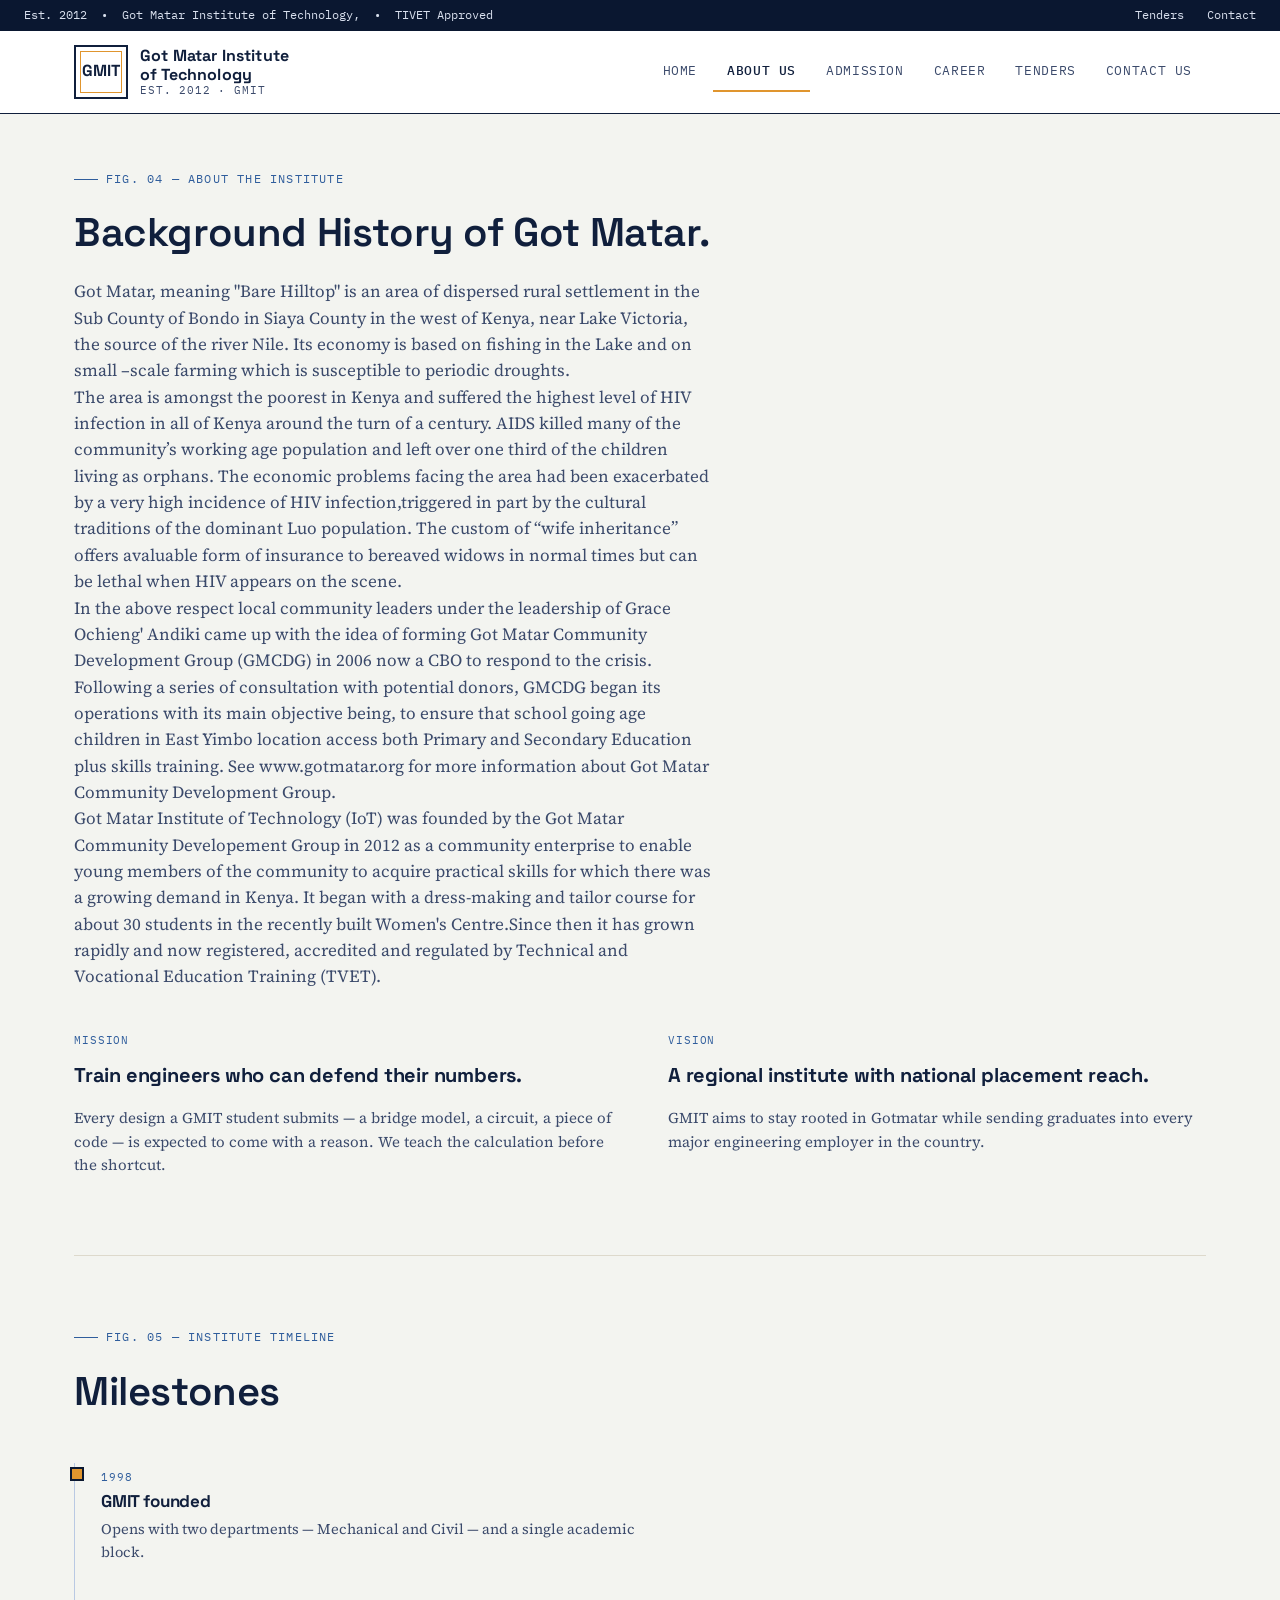
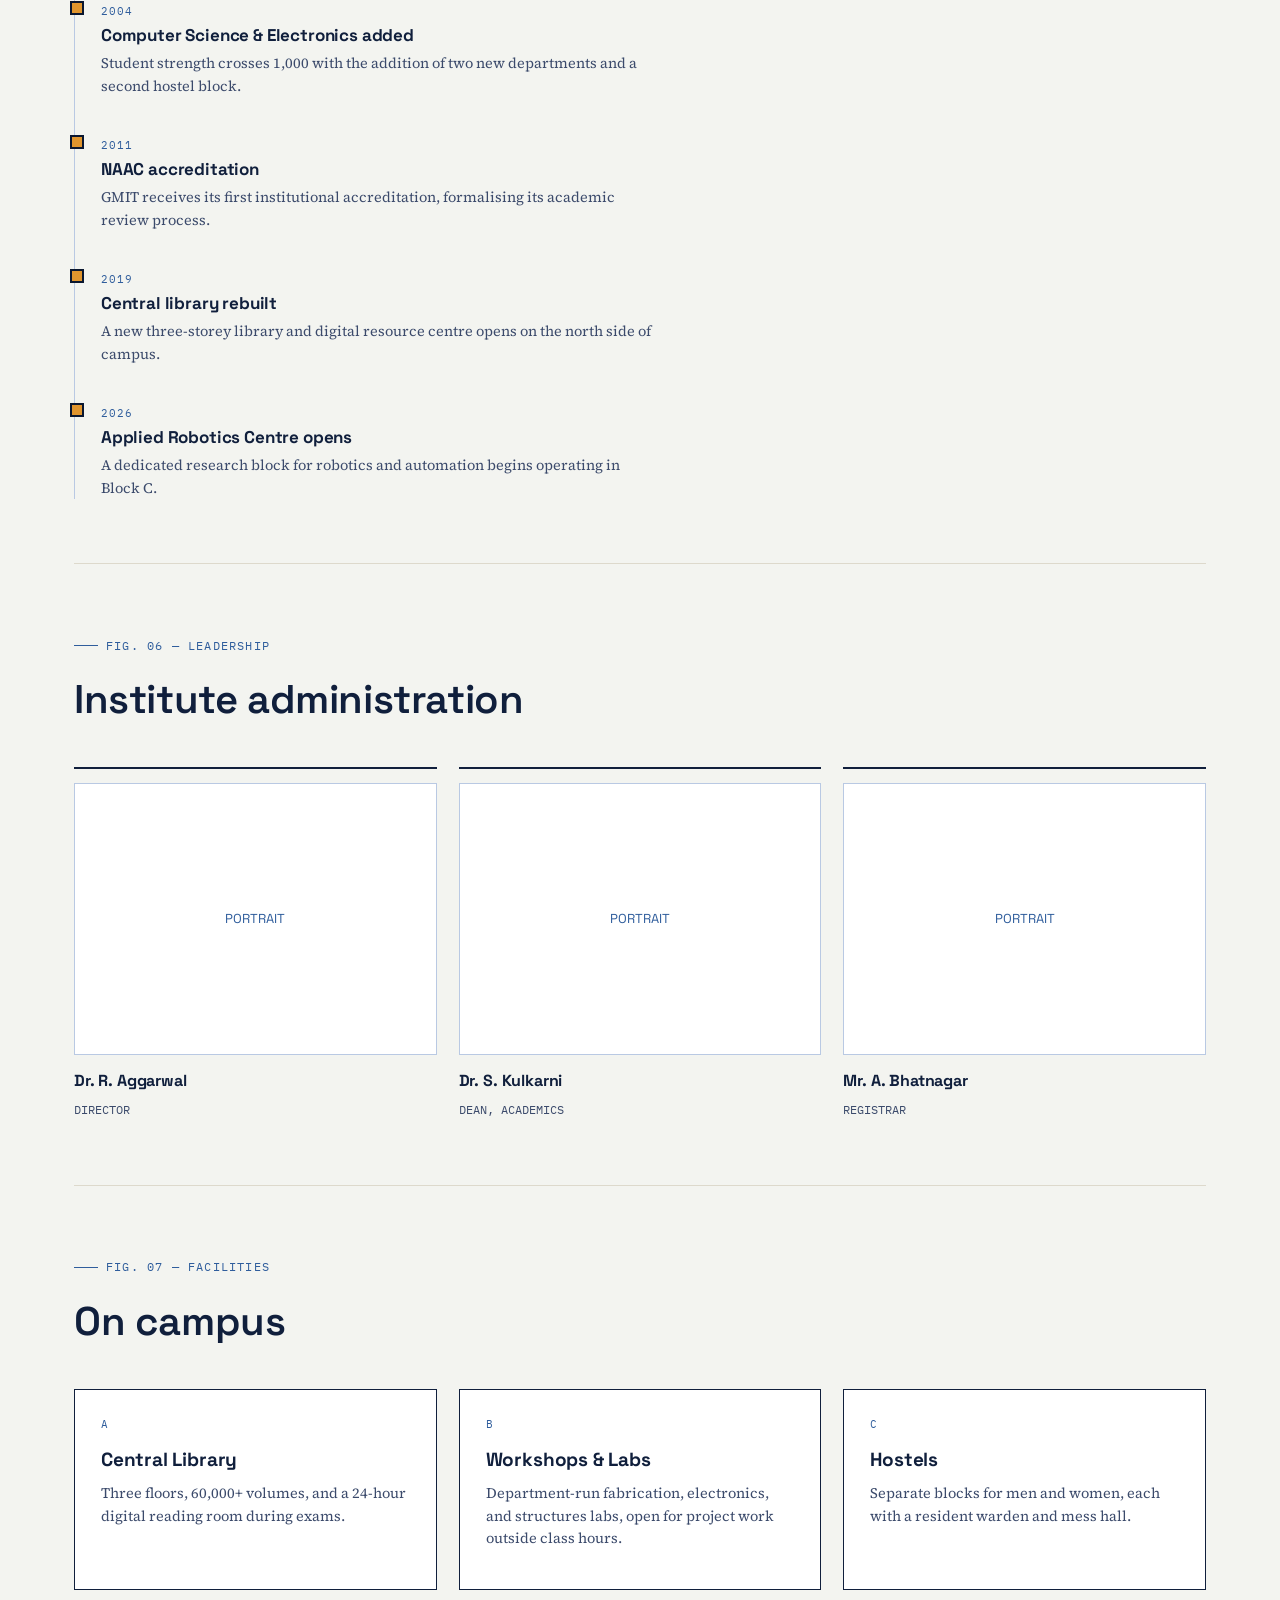
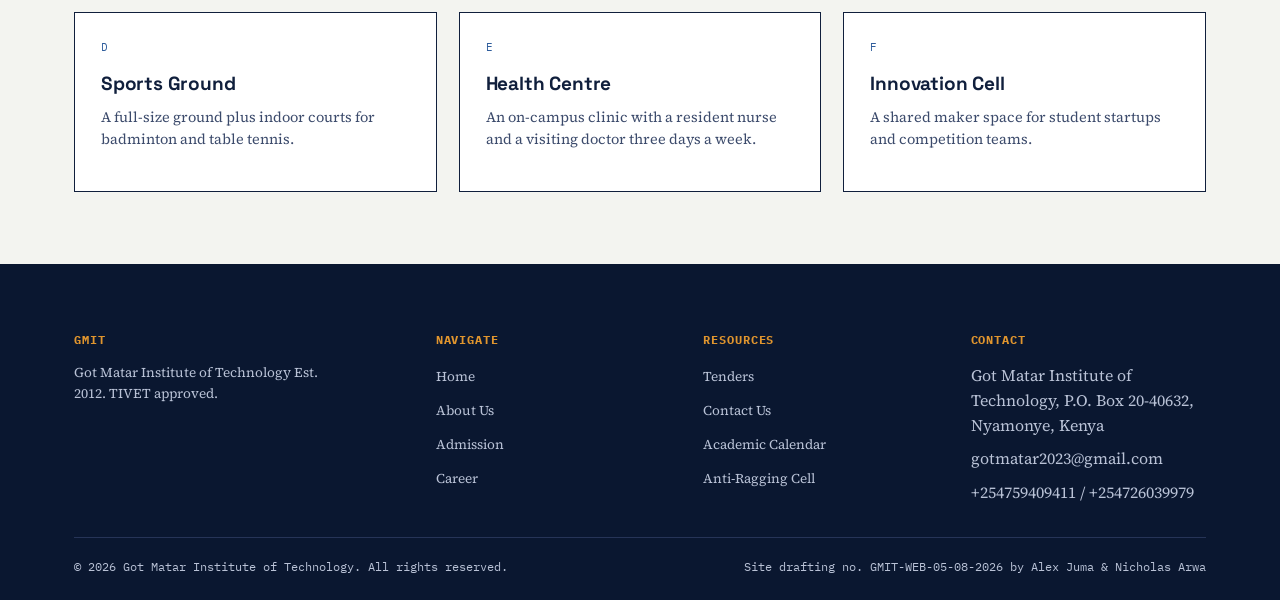
==== about.html @ a72fa7cf "GMIT-Web-2026 Version 1.0.0" ====
<!DOCTYPE html>
<html lang="en">
<head>
<meta charset="UTF-8">
<meta name="viewport" content="width=device-width, initial-scale=1.0">
<title>About Us | Got Matar Institute of Technology</title>
<meta name="description" content="The history, mission, leadership, and campus facilities of Got Matar Institute of Technology.">
<link rel="preconnect" href="https://fonts.googleapis.com">
<link href="https://fonts.googleapis.com/css2?family=Space+Grotesk:wght@400;500;600;700&family=Source+Serif+4:opsz,wght@8..60,400;8..60,600;8..60,700&family=IBM+Plex+Mono:wght@400;500&display=swap" rel="stylesheet">
<link rel="stylesheet" href="css/styles.css">
</head>
<body>
<a class="skip-link" href="#main">Skip to content</a>
<div class="topbar">
  <span>Est. 2012 &nbsp;&bull;&nbsp; Got Matar Institute of Technology, &nbsp;&bull;&nbsp; TIVET Approved</span>
  <span>
    <a href="tenders.html">Tenders</a>
    <a href="contact.html">Contact</a>
  </span>
</div>
<header class="site">
  <div class="nav-wrap">
    <a href="index.html" class="brand">
      <span class="brand-mark">GMIT</span>
      <span class="brand-text">
        <strong>Got Matar Institute<br>of Technology</strong>
        <span>Est. 2012 &middot; GMIT</span>
      </span>
    </a>
    <button class="nav-toggle" id="navToggle" aria-label="Toggle navigation" aria-expanded="false"><span></span></button>
    <nav class="primary" id="primaryNav">
      <ul>
        <li><a href="index.html">Home</a></li>
        <li><a href="about.html" class="active">About Us</a></li>
        <li><a href="admission.html">Admission</a></li>
        <li><a href="career.html">Career</a></li>
        <li><a href="tenders.html">Tenders</a></li>
        <li><a href="contact.html">Contact Us</a></li>
      </ul>
    </nav>
  </div>
</header>

<main id="main">

  <section style="padding-top:48px;">
    <div class="eyebrow">Fig. 04 &mdash; About the Institute</div>
    <h2 class="section-title">Background History of Got Matar.</h2>
    <p class="lede">
    Got Matar, meaning "Bare Hilltop" is an area of dispersed rural settlement in the Sub County of Bondo in Siaya County 
    in the west of Kenya, near Lake Victoria, the source of the river Nile. Its economy is based on fishing in the Lake and 
    on small –scale farming which is susceptible to periodic droughts.
    <br>
    The area is amongst the poorest in Kenya and suffered the highest level of HIV infection in all of Kenya around the turn 
    of a century. AIDS killed many of the community’s working age population and left over one third of the children living as 
    orphans. The economic problems facing the area had been exacerbated by a very high incidence of HIV infection,triggered in 
    part by the cultural traditions of the dominant Luo population. The custom of “wife inheritance” offers avaluable form of 
    insurance to bereaved widows in normal times but can be lethal when HIV appears on the scene.
    <br>
    In the above respect local community leaders under the leadership of Grace Ochieng' Andiki came up with the idea of forming 
    Got Matar Community Development Group (GMCDG) in 2006 now a CBO to respond to the crisis. Following a series of consultation 
    with potential donors, GMCDG began its operations with its main objective being, to ensure that school going age children in 
    East Yimbo location access both Primary and Secondary Education plus skills training. See <hyper>www.gotmatar.org</hyper> 
    for more information about Got Matar Community Development Group.
    <br>
    Got Matar Institute of Technology (IoT) was founded by the Got Matar Community Developement Group in 2012 as a community 
    enterprise to enable young members of the community to acquire practical skills for which there was a growing demand in Kenya. 
    It began with a dress-making and tailor course for about 30 students in the recently built Women's Centre.Since then it has 
    grown rapidly and now registered, accredited and regulated by Technical and Vocational Education Training (TVET).
  </p>

    <div class="split">
      <div>
        <span class="fig-label">Mission</span>
        <h3 style="font-size:20px; margin:10px 0 10px;">Train engineers who can defend their numbers.</h3>
        <p style="color:var(--ink-soft); font-size:15px;">Every design a GMIT student submits &mdash; a bridge model, a circuit, a piece of code &mdash; is expected to come with a reason. We teach the calculation before the shortcut.</p>
      </div>
      <div>
        <span class="fig-label">Vision</span>
        <h3 style="font-size:20px; margin:10px 0 10px;">A regional institute with national placement reach.</h3>
        <p style="color:var(--ink-soft); font-size:15px;">GMIT aims to stay rooted in Gotmatar while sending graduates into every major engineering employer in the country.</p>
      </div>
    </div>
  </section>

  <section>
    <div class="eyebrow">Fig. 05 &mdash; Institute Timeline</div>
    <h2 class="section-title">Milestones</h2>
    <div class="timeline">
      <div class="tl-item"><span class="fig-label">1998</span><h4>GMIT founded</h4><p>Opens with two departments &mdash; Mechanical and Civil &mdash; and a single academic block.</p></div>
      <div class="tl-item"><span class="fig-label">2004</span><h4>Computer Science &amp; Electronics added</h4><p>Student strength crosses 1,000 with the addition of two new departments and a second hostel block.</p></div>
      <div class="tl-item"><span class="fig-label">2011</span><h4>NAAC accreditation</h4><p>GMIT receives its first institutional accreditation, formalising its academic review process.</p></div>
      <div class="tl-item"><span class="fig-label">2019</span><h4>Central library rebuilt</h4><p>A new three-storey library and digital resource centre opens on the north side of campus.</p></div>
      <div class="tl-item"><span class="fig-label">2026</span><h4>Applied Robotics Centre opens</h4><p>A dedicated research block for robotics and automation begins operating in Block C.</p></div>
    </div>
  </section>

  <section>
    <div class="eyebrow">Fig. 06 &mdash; Leadership</div>
    <h2 class="section-title">Institute administration</h2>
    <div class="people-grid">
      <div class="person"><div class="avatar">PORTRAIT</div><h4>Dr. R. Aggarwal</h4><span>Director</span></div>
      <div class="person"><div class="avatar">PORTRAIT</div><h4>Dr. S. Kulkarni</h4><span>Dean, Academics</span></div>
      <div class="person"><div class="avatar">PORTRAIT</div><h4>Mr. A. Bhatnagar</h4><span>Registrar</span></div>
    </div>
  </section>

  <section>
    <div class="eyebrow">Fig. 07 &mdash; Facilities</div>
    <h2 class="section-title">On campus</h2>
    <div class="grid-3">
      <div class="card"><span class="fig-label">A</span><h3>Central Library</h3><p>Three floors, 60,000+ volumes, and a 24-hour digital reading room during exams.</p></div>
      <div class="card"><span class="fig-label">B</span><h3>Workshops &amp; Labs</h3><p>Department-run fabrication, electronics, and structures labs, open for project work outside class hours.</p></div>
      <div class="card"><span class="fig-label">C</span><h3>Hostels</h3><p>Separate blocks for men and women, each with a resident warden and mess hall.</p></div>
      <div class="card"><span class="fig-label">D</span><h3>Sports Ground</h3><p>A full-size ground plus indoor courts for badminton and table tennis.</p></div>
      <div class="card"><span class="fig-label">E</span><h3>Health Centre</h3><p>An on-campus clinic with a resident nurse and a visiting doctor three days a week.</p></div>
      <div class="card"><span class="fig-label">F</span><h3>Innovation Cell</h3><p>A shared maker space for student startups and competition teams.</p></div>
    </div>
  </section>
</main>

<footer>
  <div class="footer-inner">
    <div class="footer-grid">
      <div>
        <h5>GMIT</h5>
        <p style="font-size:13.5px; max-width:260px; color:#B9C2D6;">Got Matar Institute of Technology Est. 2012. TIVET approved.</p>
      </div>
      <div>
        <h5>Navigate</h5>
        <ul>
          <li><a href="index.html">Home</a></li>
          <li><a href="about.html">About Us</a></li>
          <li><a href="admission.html">Admission</a></li>
          <li><a href="career.html">Career</a></li>
        </ul>
      </div>
      <div>
        <h5>Resources</h5>
        <ul>
          <li><a href="tenders.html">Tenders</a></li>
          <li><a href="contact.html">Contact Us</a></li>
          <li><a href="#" onclick="return false;">Academic Calendar</a></li>
          <li><a href="#" onclick="return false;">Anti-Ragging Cell</a></li>
        </ul>
      </div>
      <div>
        <h5>Contact</h5>
        <ul>
          <li>Got Matar Institute of Technology, P.O. Box 20-40632, Nyamonye, Kenya</li>
          <li>gotmatar2023@gmail.com</li>
          <li>+254759409411 / +254726039979</li>
        </ul>
      </div>
    </div>
    <div class="footer-bottom">
      <span>&copy; 2026 Got Matar Institute of Technology. All rights reserved.</span>
      <span>Site drafting no. GMIT-WEB-05-08-2026 by Alex Juma & Nicholas Arwa</span>
    </div>
  </div>
</footer>

<script src="js/script.js"></script>
</body>
</html>
---- css/styles.css ----
/* ==========================================================
   Got Matar Institute of Technology — shared stylesheet
   Blueprint / technical-drawing visual system
   ========================================================== */

:root{
  --ink:#101F3C;
  --ink-soft:#3B4A6B;
  --paper:#F3F4F0;
  --paper-raised:#FFFFFF;
  --line-blue:#2F5D9C;
  --line-blue-soft:#B9C9E3;
  --amber:#E0952E;
  --amber-deep:#B9701A;
  --teal:#0B4F6C;
  --ink-dark:#0A1730;
  --radius:2px;
}
*{box-sizing:border-box;}
html{scroll-behavior:smooth;}
body{
  margin:0;
  background:var(--paper);
  color:var(--ink);
  font-family:'Source Serif 4', serif;
  line-height:1.55;
  -webkit-font-smoothing:antialiased;
}
h1,h2,h3,h4{
  font-family:'Space Grotesk', sans-serif;
  margin:0;
  color:var(--ink);
  letter-spacing:-0.01em;
}
.mono{
  font-family:'IBM Plex Mono', monospace;
  letter-spacing:0.04em;
  text-transform:uppercase;
}
a{color:inherit;}
img{max-width:100%;display:block;}
button{font-family:inherit;cursor:pointer;}

/* Blueprint grid backdrop */
.grid-bg{
  background-image:
    linear-gradient(var(--line-blue-soft) 1px, transparent 1px),
    linear-gradient(90deg, var(--line-blue-soft) 1px, transparent 1px);
  background-size:32px 32px;
  background-position:-1px -1px;
}

/* corner bracket frame — the signature device */
.blueprint-frame{
  position:relative;
  border:1px solid var(--line-blue);
}
.blueprint-frame::before,
.blueprint-frame::after{
  content:"";
  position:absolute;
  width:14px;height:14px;
  border:2px solid var(--amber);
}
.blueprint-frame::before{ top:-2px; left:-2px; border-right:none; border-bottom:none; }
.blueprint-frame::after{ bottom:-2px; right:-2px; border-left:none; border-top:none; }

.fig-label{
  font-family:'IBM Plex Mono', monospace;
  font-size:11px;
  letter-spacing:0.08em;
  color:var(--line-blue);
  text-transform:uppercase;
}

/* ===== Skip link ===== */
.skip-link{
  position:absolute; left:-999px; top:0;
  background:var(--amber); color:var(--ink-dark);
  padding:10px 16px; z-index:999; font-family:'IBM Plex Mono',monospace;
}
.skip-link:focus{ left:10px; top:10px; }

:focus-visible{ outline:2px solid var(--amber); outline-offset:2px; }

/* ===== Top bar ===== */
.topbar{
  background:var(--ink-dark);
  color:#D9E0EE;
  font-family:'IBM Plex Mono', monospace;
  font-size:12px;
  padding:6px 24px;
  display:flex; justify-content:space-between; flex-wrap:wrap; gap:6px;
}
.topbar a{ color:#D9E0EE; text-decoration:none; margin-left:16px;}
.topbar a:hover{ color:var(--amber); }

/* ===== Nav ===== */
header.site{
  position:sticky; top:0; z-index:100;
  background:var(--paper-raised);
  border-bottom:1px solid var(--ink);
}
.nav-wrap{
  max-width:1180px; margin:0 auto;
  display:flex; align-items:center; justify-content:space-between;
  padding:14px 24px;
}
.brand{ display:flex; align-items:center; gap:12px; text-decoration:none; }
.brand-mark{
  width:54px;height:54px;
  border:2px solid var(--ink);
  display:flex;align-items:center;justify-content:center;
  font-family:'Space Grotesk',sans-serif; font-weight:700; font-size:16px;
  position:relative;
  flex-shrink:0;
}
.brand-mark::after{
  content:"";
  position:absolute; inset:4px;
  border:1px solid var(--amber);
}
.brand-text{ display:flex; flex-direction:column; line-height:1.15;}
.brand-text strong{ font-family:'Space Grotesk',sans-serif; font-size:16px; letter-spacing:0.01em;}
.brand-text span{ font-family:'IBM Plex Mono',monospace; font-size:10.5px; letter-spacing:0.08em; color:var(--ink-soft); text-transform:uppercase;}

nav.primary ul{
  list-style:none; display:flex; gap:2px; margin:0; padding:0;
}
nav.primary a{
  display:block;
  padding:10px 14px;
  text-decoration:none;
  font-family:'IBM Plex Mono', monospace;
  font-size:12.5px;
  letter-spacing:0.05em;
  text-transform:uppercase;
  color:var(--ink-soft);
  border-bottom:2px solid transparent;
  transition:color .15s, border-color .15s;
}
nav.primary a:hover{ color:var(--ink); }
nav.primary a.active{ color:var(--ink); border-color:var(--amber); font-weight:500; }

.nav-toggle{
  display:none;
  background:none; border:1px solid var(--ink); padding:8px 10px;
}
.nav-toggle span, .nav-toggle span::before, .nav-toggle span::after{
  content:""; display:block; width:20px; height:2px; background:var(--ink); position:relative;
}
.nav-toggle span::before{ top:6px;} .nav-toggle span::after{ top:-4px;}

@media (max-width:920px){
  nav.primary{
    display:none;
    position:absolute; top:100%; left:0; right:0;
    background:var(--paper-raised); border-bottom:1px solid var(--ink);
  }
  nav.primary.open{ display:block; }
  nav.primary ul{ flex-direction:column; padding:8px 24px 16px;}
  nav.primary a{ padding:12px 4px; border-bottom:1px solid #E4E4DE;}
  .nav-toggle{ display:block; }
}

main{ max-width:1180px; margin:0 auto; padding:0 24px; }

section{ padding:64px 0; border-bottom:1px solid #DDD9CC; }
section:last-child{ border-bottom:none; }

.eyebrow{
  display:inline-flex; align-items:center; gap:8px;
  font-family:'IBM Plex Mono',monospace; font-size:12px; letter-spacing:0.1em;
  text-transform:uppercase; color:var(--line-blue); margin-bottom:14px;
}
.eyebrow::before{ content:""; width:24px; height:1px; background:var(--line-blue); }

h2.section-title{ font-size:clamp(28px,4vw,40px); font-weight:600; max-width:760px; }
.lede{ max-width:640px; color:var(--ink-soft); font-size:17px; margin-top:14px; }

/* ===== HOME: hero ===== */
.hero{
  padding:56px 0 40px;
  display:grid; grid-template-columns:1.1fr 0.9fr; gap:48px; align-items:center;
}
@media (max-width:900px){ .hero{ grid-template-columns:1fr; } }
.hero-eyebrow{ font-family:'IBM Plex Mono',monospace; font-size:12px; letter-spacing:0.12em; color:var(--line-blue); text-transform:uppercase; margin-bottom:18px;}
.hero h1{
  font-size:clamp(34px,5.4vw,58px); font-weight:700; line-height:1.03; letter-spacing:-0.02em;
}
.hero h1 em{ font-style:normal; color:var(--line-blue); }
.hero p.lede{ margin-top:20px; font-size:18px; }
.hero-ctas{ display:flex; gap:14px; margin-top:30px; flex-wrap:wrap; }
.btn{
  font-family:'IBM Plex Mono',monospace; font-size:13px; letter-spacing:0.06em; text-transform:uppercase;
  padding:14px 22px; border:1px solid var(--ink); text-decoration:none; display:inline-block;
  background:transparent; transition:.15s;
}
.btn-primary{ background:var(--ink); color:var(--paper); }
.btn-primary:hover{ background:var(--line-blue); border-color:var(--line-blue); }
.btn-ghost:hover{ background:var(--ink); color:var(--paper); }

.hero-diagram{
  aspect-ratio:1/1.02;
  padding:22px;
  position:relative;
  background:var(--paper-raised);
}
.hero-diagram .diagram-inner{
  height:100%; border:1px dashed var(--line-blue-soft); position:relative; padding:18px;
}
.campus-block{
  position:absolute; border:1.5px solid var(--ink); background:rgba(47,93,156,0.05);
}
.callout{
  position:absolute; font-family:'IBM Plex Mono',monospace; font-size:10.5px; color:var(--teal);
  background:var(--paper-raised); padding:2px 6px; border:1px solid var(--line-blue-soft);
  white-space:nowrap;
}

.stat-strip{
  display:grid; grid-template-columns:repeat(4,1fr); gap:0;
  border-top:1px solid var(--ink); border-bottom:1px solid var(--ink);
  margin-top:52px;
}
.stat{ padding:22px 20px; border-left:1px solid var(--ink); }
.stat:first-child{ border-left:none; }
.stat .fig-label{ display:block; margin-bottom:10px; }
.stat strong{ display:block; font-family:'Space Grotesk',sans-serif; font-size:30px; color:var(--ink); }
.stat span.label{ font-size:13px; color:var(--ink-soft); }
@media (max-width:760px){ .stat-strip{ grid-template-columns:repeat(2,1fr);} .stat:nth-child(3){border-left:none;} }

/* program cards */
.grid-3{ display:grid; grid-template-columns:repeat(3,1fr); gap:22px; margin-top:36px; }
@media (max-width:860px){ .grid-3{ grid-template-columns:1fr 1fr; } }
@media (max-width:600px){ .grid-3{ grid-template-columns:1fr; } }
.grid-2{ display:grid; grid-template-columns:1fr 1fr; gap:22px; margin-top:36px; }
@media (max-width:700px){ .grid-2{ grid-template-columns:1fr; } }

.card{
  background:var(--paper-raised); padding:26px; position:relative; border:1px solid var(--ink);
}
.card .fig-label{ margin-bottom:12px; display:block; }
.card h3{ font-size:19px; margin-bottom:8px; }
.card p{ color:var(--ink-soft); font-size:14.5px; margin:0 0 14px; }
.card .spec-line{
  display:flex; justify-content:space-between; font-family:'IBM Plex Mono',monospace;
  font-size:11.5px; color:var(--ink-soft); border-top:1px dashed var(--line-blue-soft); padding-top:10px; margin-top:10px;
}

.ticker-wrap{
  margin-top:56px; border:1px solid var(--ink); background:var(--paper-raised);
}
.ticker-head{
  display:flex; justify-content:space-between; align-items:center;
  padding:12px 18px; border-bottom:1px solid var(--ink); background:var(--ink-dark); color:var(--paper);
}
.ticker-head .fig-label{ color:var(--amber); }
.ticker-item{
  display:grid; grid-template-columns:100px 1fr 110px; gap:16px; padding:14px 18px;
  border-bottom:1px solid #E4E4DE; font-size:14px; align-items:baseline;
}
.ticker-item:last-child{ border-bottom:none; }
.ticker-item .date{ font-family:'IBM Plex Mono',monospace; font-size:12px; color:var(--line-blue); }
.tag{
  font-family:'IBM Plex Mono',monospace; font-size:10.5px; text-transform:uppercase; letter-spacing:0.05em;
  padding:3px 8px; border:1px solid var(--teal); color:var(--teal); justify-self:start; height:fit-content;
}
@media (max-width:640px){ .ticker-item{ grid-template-columns:1fr; gap:6px; } }

/* ===== timeline (about) ===== */
.timeline{ margin-top:40px; position:relative; padding-left:26px; border-left:1.5px solid var(--line-blue-soft); }
.tl-item{ position:relative; padding-bottom:34px; }
.tl-item:last-child{ padding-bottom:0; }
.tl-item::before{
  content:""; position:absolute; left:-31px; top:4px; width:10px; height:10px;
  background:var(--amber); border:2px solid var(--ink-dark);
}
.tl-item .fig-label{ margin-bottom:4px; }
.tl-item h4{ font-size:17px; margin-bottom:4px; }
.tl-item p{ color:var(--ink-soft); font-size:14.5px; margin:0; max-width:560px; }

.people-grid{ display:grid; grid-template-columns:repeat(3,1fr); gap:22px; margin-top:36px; }
@media (max-width:760px){ .people-grid{ grid-template-columns:1fr; } }
.person{ border-top:2px solid var(--ink); padding-top:14px; }
.person .avatar{
  width:100%; aspect-ratio:4/3; background:var(--paper-raised); border:1px solid var(--line-blue-soft);
  display:flex; align-items:center; justify-content:center; margin-bottom:14px;
  font-family:'Space Grotesk',sans-serif; font-size:13px; color:var(--line-blue);
}
.person h4{ font-size:16px; margin-bottom:2px; }
.person span{ font-family:'IBM Plex Mono',monospace; font-size:11.5px; color:var(--ink-soft); text-transform:uppercase; }

/* ===== admission steps ===== */
.steps{ margin-top:40px; display:grid; grid-template-columns:repeat(5,1fr); gap:0; border:1px solid var(--ink); }
.step{ padding:24px 18px; border-left:1px solid var(--ink); position:relative;}
.step:first-child{ border-left:none; }
.step .num{ font-family:'Space Grotesk',sans-serif; font-size:26px; color:var(--line-blue); display:block; margin-bottom:10px; }
.step h4{ font-size:14.5px; margin-bottom:6px; }
.step p{ font-size:12.5px; color:var(--ink-soft); margin:0; }
@media (max-width:900px){ .steps{ grid-template-columns:1fr 1fr; } .step{ border-left:none; border-top:1px solid var(--ink);} .step:nth-child(odd){border-right:1px solid var(--ink);} }
@media (max-width:520px){ .steps{ grid-template-columns:1fr; } .step:nth-child(odd){border-right:none;} }

table{ width:100%; border-collapse:collapse; margin-top:16px; font-size:14px; }
thead th{
  text-align:left; font-family:'IBM Plex Mono',monospace; font-size:11.5px; letter-spacing:0.05em;
  text-transform:uppercase; color:var(--paper); background:var(--ink-dark); padding:12px 14px;
}
tbody td{ padding:13px 14px; border-bottom:1px solid #E4E4DE; color:var(--ink-soft); }
tbody tr:hover{ background:rgba(47,93,156,0.05); }
tbody td strong{ color:var(--ink); font-weight:600; }
.status-open{ color:var(--teal); font-family:'IBM Plex Mono',monospace; font-size:11.5px; text-transform:uppercase; }
.status-closed{ color:#A24A3B; font-family:'IBM Plex Mono',monospace; font-size:11.5px; text-transform:uppercase; }
.dl-link{ font-family:'IBM Plex Mono',monospace; font-size:12px; color:var(--line-blue); text-decoration:none; border-bottom:1px solid var(--line-blue); }

.split{ display:grid; grid-template-columns:1fr 1fr; gap:56px; margin-top:36px; }
@media (max-width:820px){ .split{ grid-template-columns:1fr; } }

.job-card{ border-bottom:1px solid #DDD9CC; padding:20px 0; }
.job-card:first-child{ padding-top:0; }
.job-card .row{ display:flex; justify-content:space-between; gap:12px; flex-wrap:wrap; }
.job-card h4{ font-size:16.5px; }
.job-card .meta{ font-family:'IBM Plex Mono',monospace; font-size:11.5px; color:var(--ink-soft); margin-top:4px; }
.job-card p{ font-size:14px; color:var(--ink-soft); margin-top:8px; max-width:520px;}

form{ margin-top:24px; display:grid; gap:16px; max-width:520px; }
label{ font-family:'IBM Plex Mono',monospace; font-size:11.5px; text-transform:uppercase; letter-spacing:0.05em; color:var(--ink-soft); display:block; margin-bottom:6px; }
input, textarea, select{
  width:100%; border:1px solid var(--ink); background:var(--paper-raised); padding:11px 12px;
  font-family:'Source Serif 4', serif; font-size:14.5px; color:var(--ink);
}
input:focus, textarea:focus, select:focus{ outline:2px solid var(--amber); outline-offset:1px; }
textarea{ resize:vertical; min-height:110px; }

.contact-block{ margin-bottom:26px; }
.contact-block .fig-label{ display:block; margin-bottom:6px; }
.contact-block p{ margin:0; color:var(--ink-soft); }
.contact-block a{ color:var(--line-blue); text-decoration:none; border-bottom:1px solid var(--line-blue-soft); }

.site-plan{
  aspect-ratio:1/1; position:relative; border:1px solid var(--ink); background:var(--paper-raised); padding:16px;
}

footer{
  background:var(--ink-dark); color:#B9C2D6; padding:48px 0 24px; margin-top:8px;
}
.footer-inner{ max-width:1180px; margin:0 auto; padding:0 24px; }
.footer-grid{ display:grid; grid-template-columns:1.4fr 1fr 1fr 1fr; gap:32px; padding-bottom:32px; border-bottom:1px solid #263457; }
@media (max-width:800px){ .footer-grid{ grid-template-columns:1fr 1fr; } }
.footer-grid h5{ font-family:'IBM Plex Mono',monospace; font-size:11.5px; letter-spacing:0.08em; text-transform:uppercase; color:var(--amber); margin-bottom:14px; }
.footer-grid ul{ list-style:none; padding:0; margin:0; display:grid; gap:9px; }
.footer-grid a{ text-decoration:none; color:#B9C2D6; font-size:13.5px; }
.footer-grid a:hover{ color:#fff; }
.footer-bottom{ display:flex; justify-content:space-between; flex-wrap:wrap; gap:8px; padding-top:20px; font-family:'IBM Plex Mono',monospace; font-size:11.5px; }

@media (prefers-reduced-motion:reduce){ *{ animation:none !important; transition:none !important; scroll-behavior:auto !important; } }
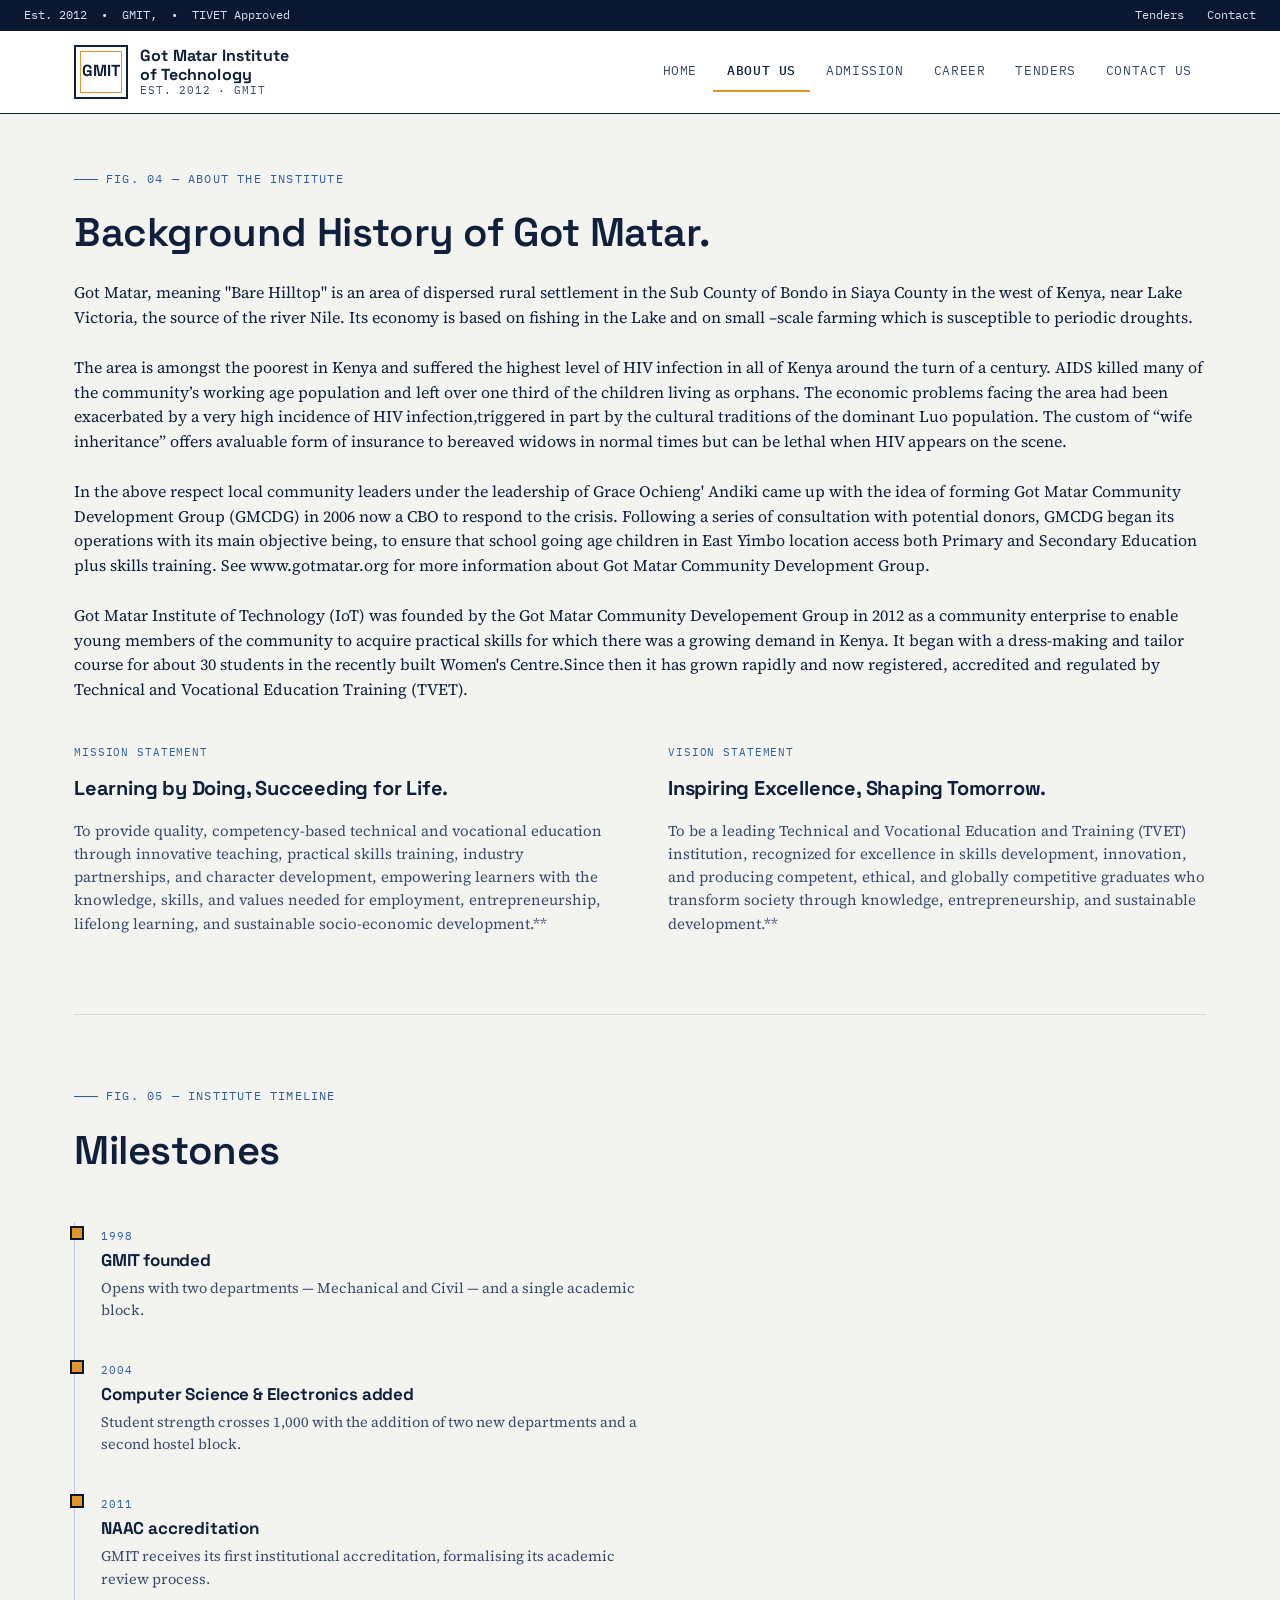
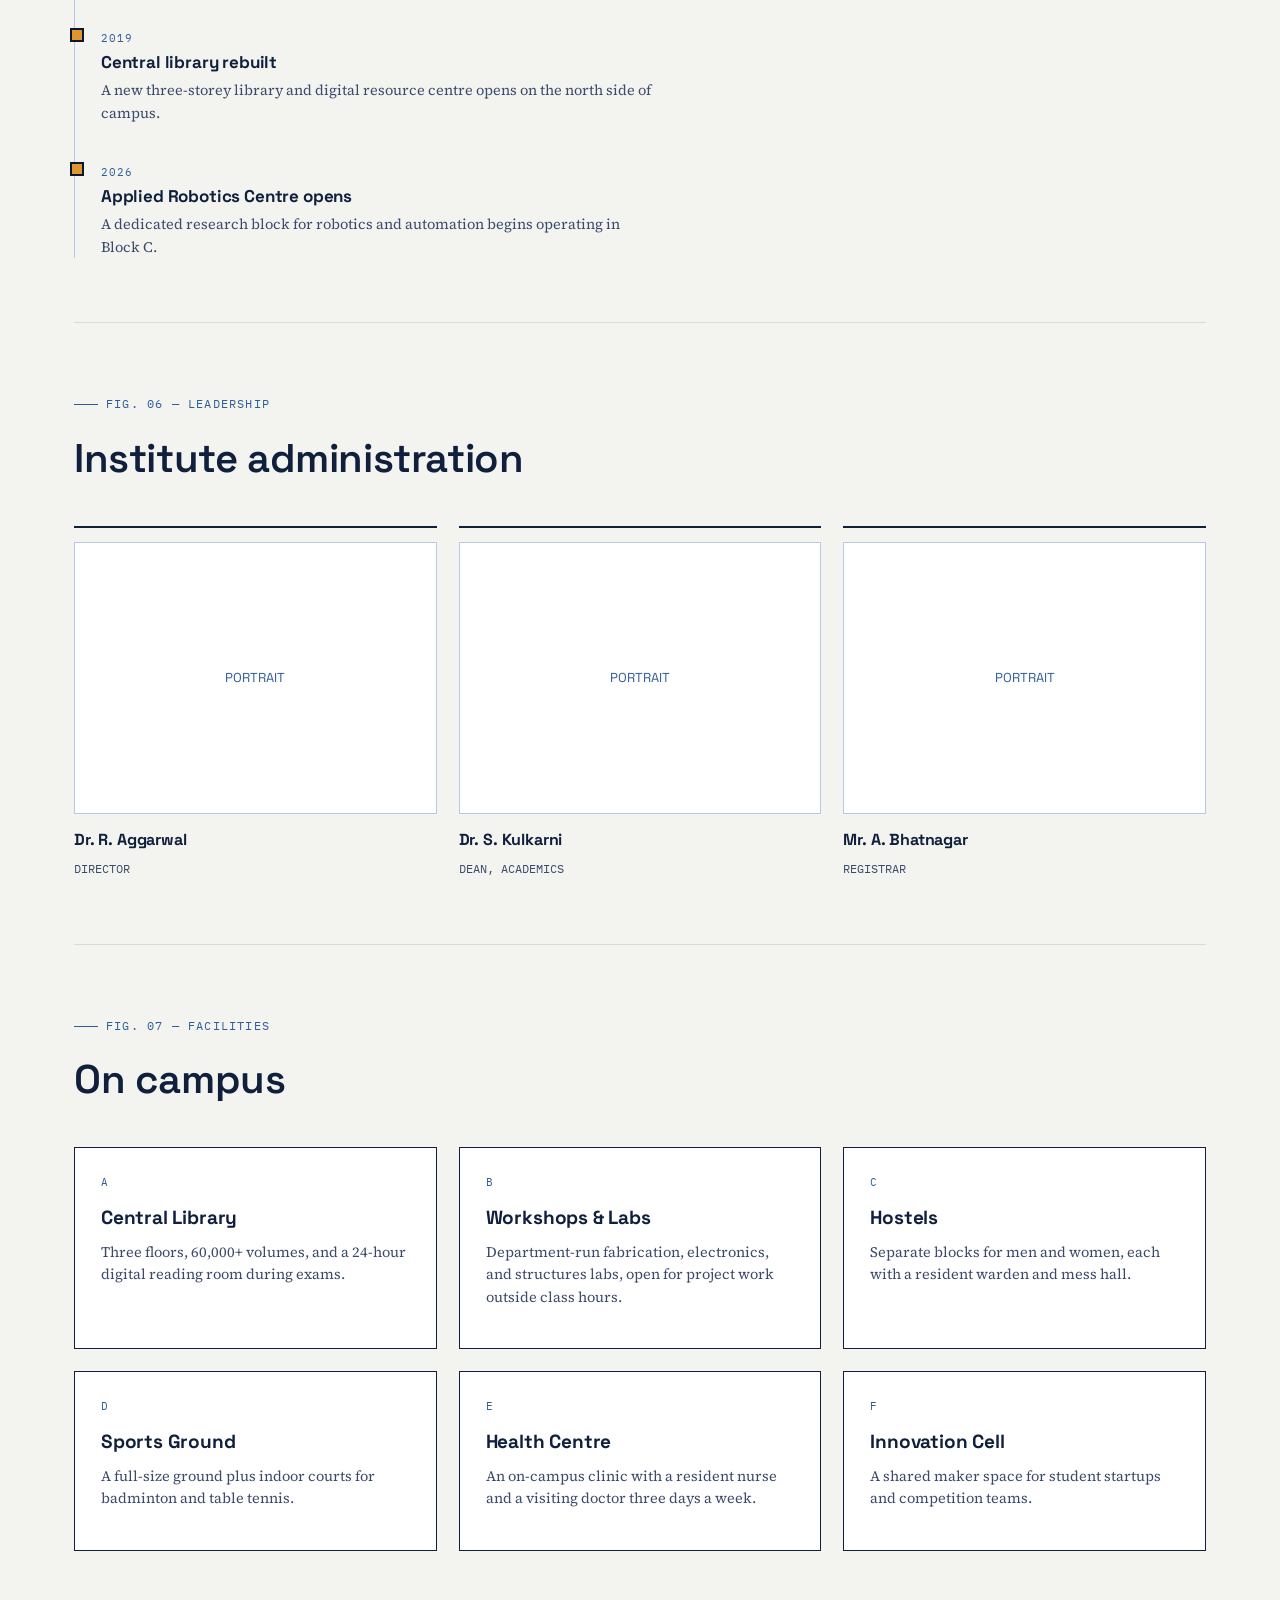
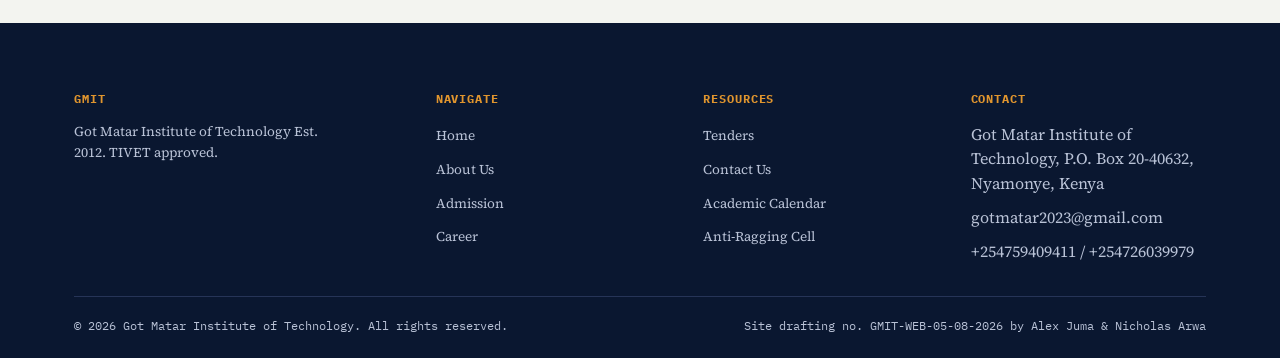
==== commit 54a204d1: "Mission, Vision and Application Form Done" ====
--- a/about.html
+++ b/about.html
@@ -12,7 +12,7 @@
 <body>
 <a class="skip-link" href="#main">Skip to content</a>
 <div class="topbar">
-  <span>Est. 2012 &nbsp;&bull;&nbsp; Got Matar Institute of Technology, &nbsp;&bull;&nbsp; TIVET Approved</span>
+  <span>Est. 2012 &nbsp;&bull;&nbsp; GMIT, &nbsp;&bull;&nbsp; TIVET Approved</span>
   <span>
     <a href="tenders.html">Tenders</a>
     <a href="contact.html">Contact</a>
@@ -46,23 +46,23 @@
   <section style="padding-top:48px;">
     <div class="eyebrow">Fig. 04 &mdash; About the Institute</div>
     <h2 class="section-title">Background History of Got Matar.</h2>
-    <p class="lede">
+    <p > <!---class="lede"--->
     Got Matar, meaning "Bare Hilltop" is an area of dispersed rural settlement in the Sub County of Bondo in Siaya County 
     in the west of Kenya, near Lake Victoria, the source of the river Nile. Its economy is based on fishing in the Lake and 
     on small –scale farming which is susceptible to periodic droughts.
-    <br>
+    <br><br>
     The area is amongst the poorest in Kenya and suffered the highest level of HIV infection in all of Kenya around the turn 
     of a century. AIDS killed many of the community’s working age population and left over one third of the children living as 
     orphans. The economic problems facing the area had been exacerbated by a very high incidence of HIV infection,triggered in 
     part by the cultural traditions of the dominant Luo population. The custom of “wife inheritance” offers avaluable form of 
     insurance to bereaved widows in normal times but can be lethal when HIV appears on the scene.
-    <br>
+    <br><br>
     In the above respect local community leaders under the leadership of Grace Ochieng' Andiki came up with the idea of forming 
     Got Matar Community Development Group (GMCDG) in 2006 now a CBO to respond to the crisis. Following a series of consultation 
     with potential donors, GMCDG began its operations with its main objective being, to ensure that school going age children in 
     East Yimbo location access both Primary and Secondary Education plus skills training. See <hyper>www.gotmatar.org</hyper> 
     for more information about Got Matar Community Development Group.
-    <br>
+    <br><br>
     Got Matar Institute of Technology (IoT) was founded by the Got Matar Community Developement Group in 2012 as a community 
     enterprise to enable young members of the community to acquire practical skills for which there was a growing demand in Kenya. 
     It began with a dress-making and tailor course for about 30 students in the recently built Women's Centre.Since then it has 
@@ -71,14 +71,21 @@
 
     <div class="split">
       <div>
-        <span class="fig-label">Mission</span>
-        <h3 style="font-size:20px; margin:10px 0 10px;">Train engineers who can defend their numbers.</h3>
-        <p style="color:var(--ink-soft); font-size:15px;">Every design a GMIT student submits &mdash; a bridge model, a circuit, a piece of code &mdash; is expected to come with a reason. We teach the calculation before the shortcut.</p>
+        <span class="fig-label">Mission Statement</span>
+        <h3 style="font-size:20px; margin:10px 0 10px;">Learning by Doing, Succeeding for Life.</h3>
+        <p style="color:var(--ink-soft); font-size:15px;">To provide quality, competency-based technical and vocational education 
+          through innovative teaching, practical skills training, industry partnerships, and character development, empowering 
+          learners with the knowledge, skills, and values needed for employment, entrepreneurship, lifelong learning, and sustainable 
+          socio-economic development.**
+        </p>
       </div>
       <div>
-        <span class="fig-label">Vision</span>
-        <h3 style="font-size:20px; margin:10px 0 10px;">A regional institute with national placement reach.</h3>
-        <p style="color:var(--ink-soft); font-size:15px;">GMIT aims to stay rooted in Gotmatar while sending graduates into every major engineering employer in the country.</p>
+        <span class="fig-label">Vision Statement</span>
+        <h3 style="font-size:20px; margin:10px 0 10px;">Inspiring Excellence, Shaping Tomorrow.</h3>
+        <p style="color:var(--ink-soft); font-size:15px;">To be a leading Technical and Vocational Education and Training (TVET) institution, 
+          recognized for excellence in skills development, innovation, and producing competent, ethical, and globally competitive graduates who 
+          transform society through knowledge, entrepreneurship, and sustainable development.**
+        </p>
       </div>
     </div>
   </section>
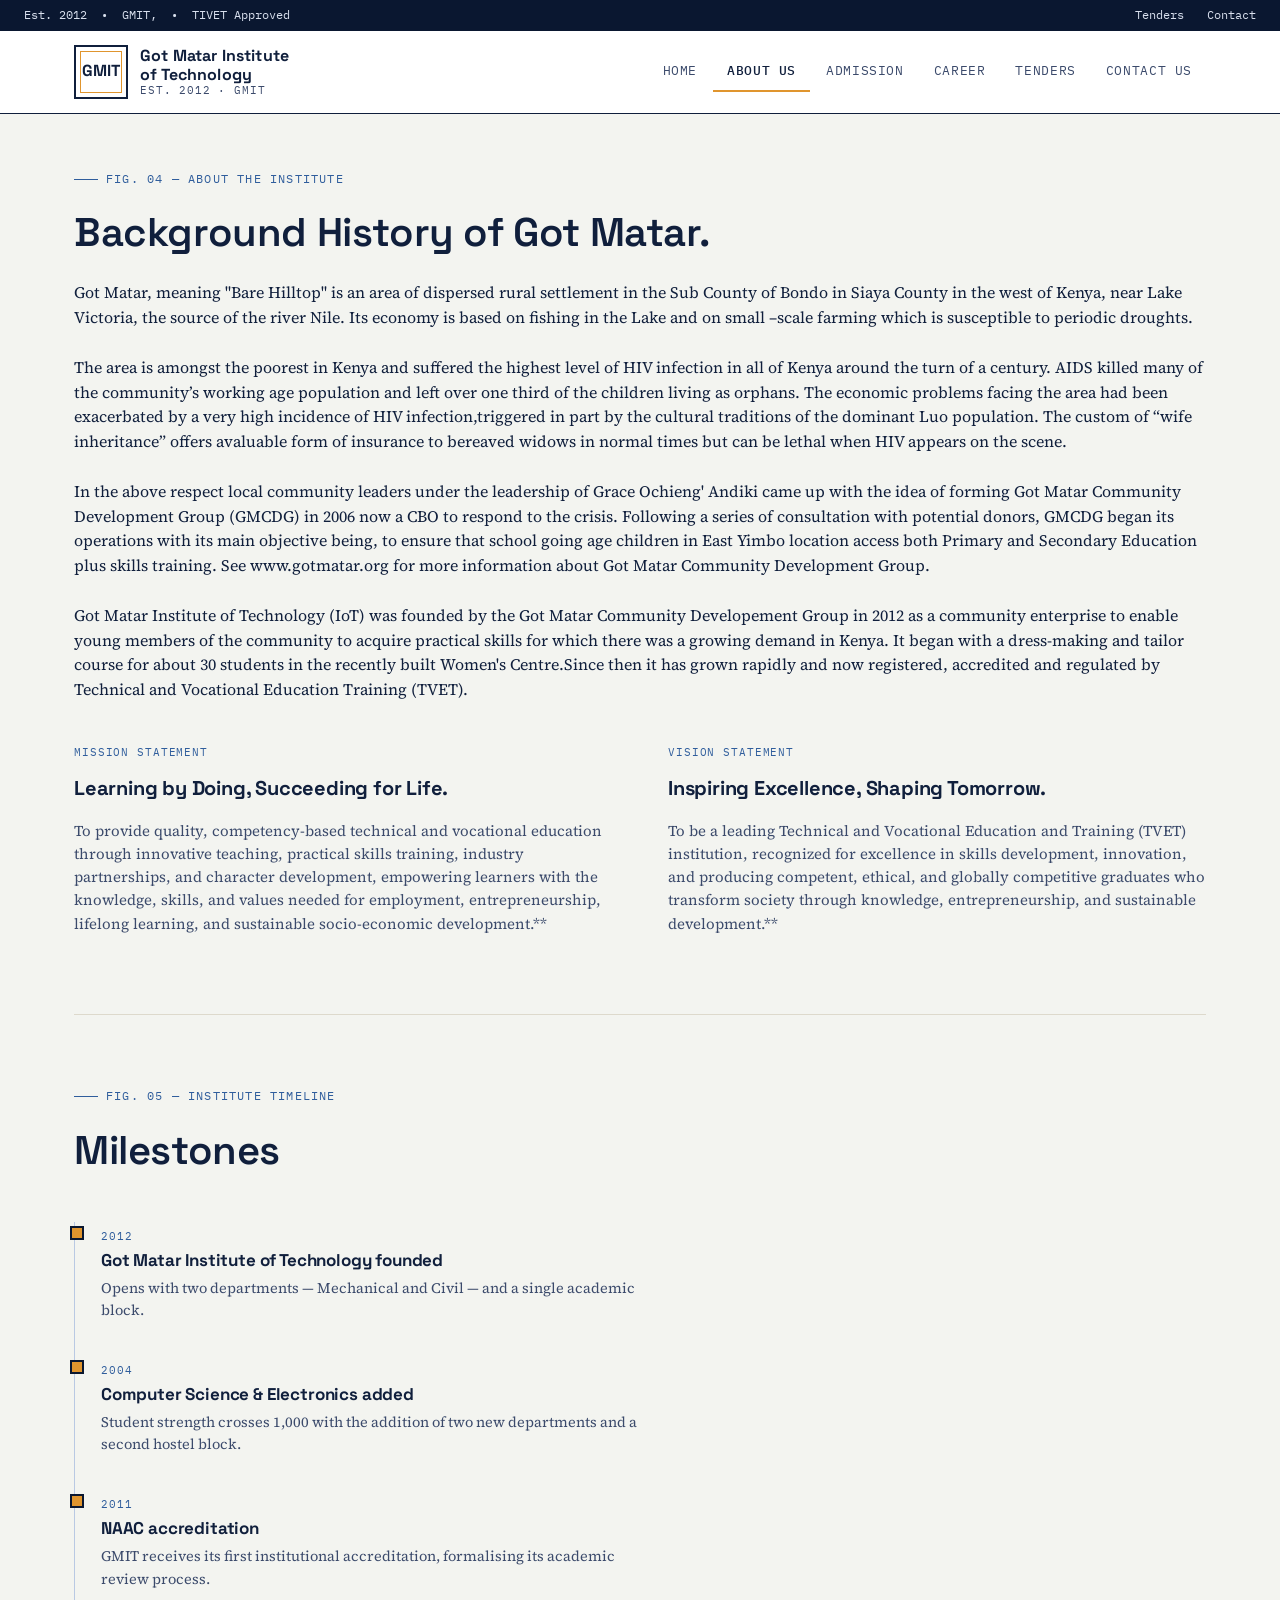
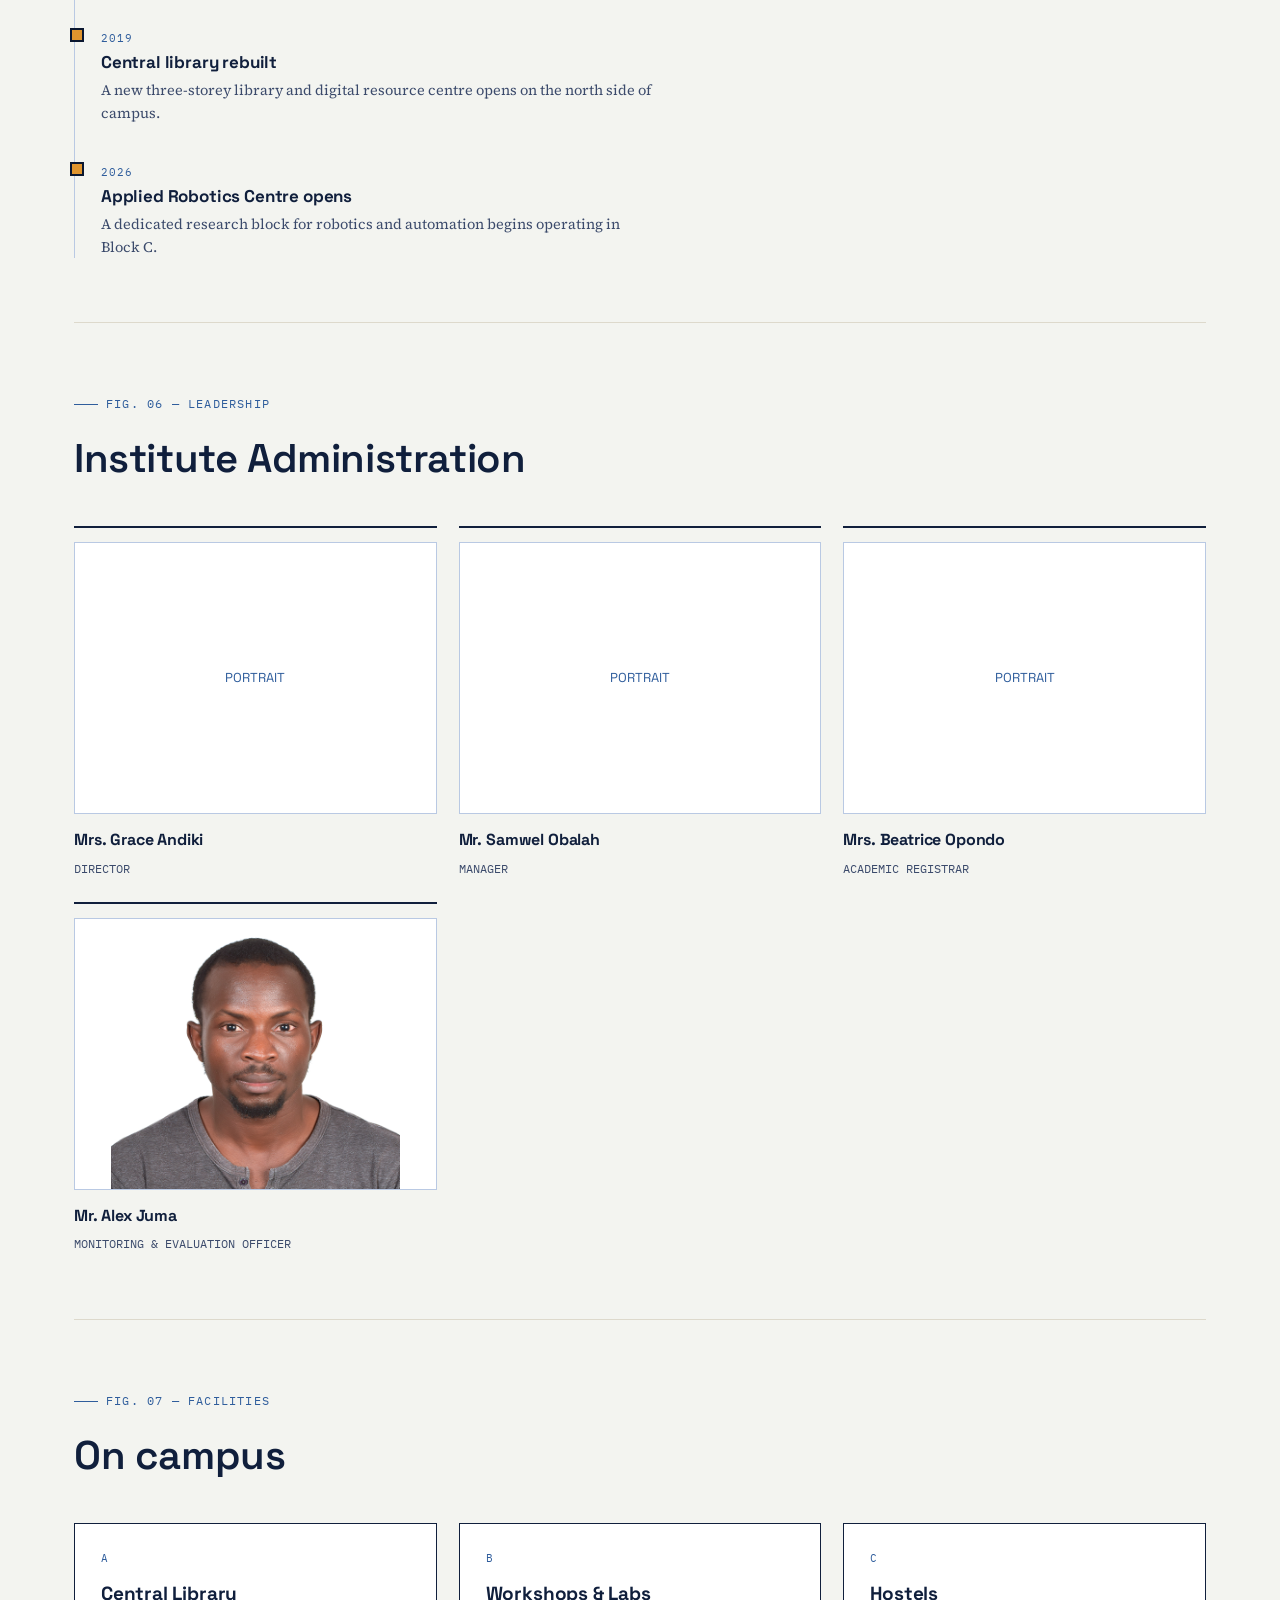
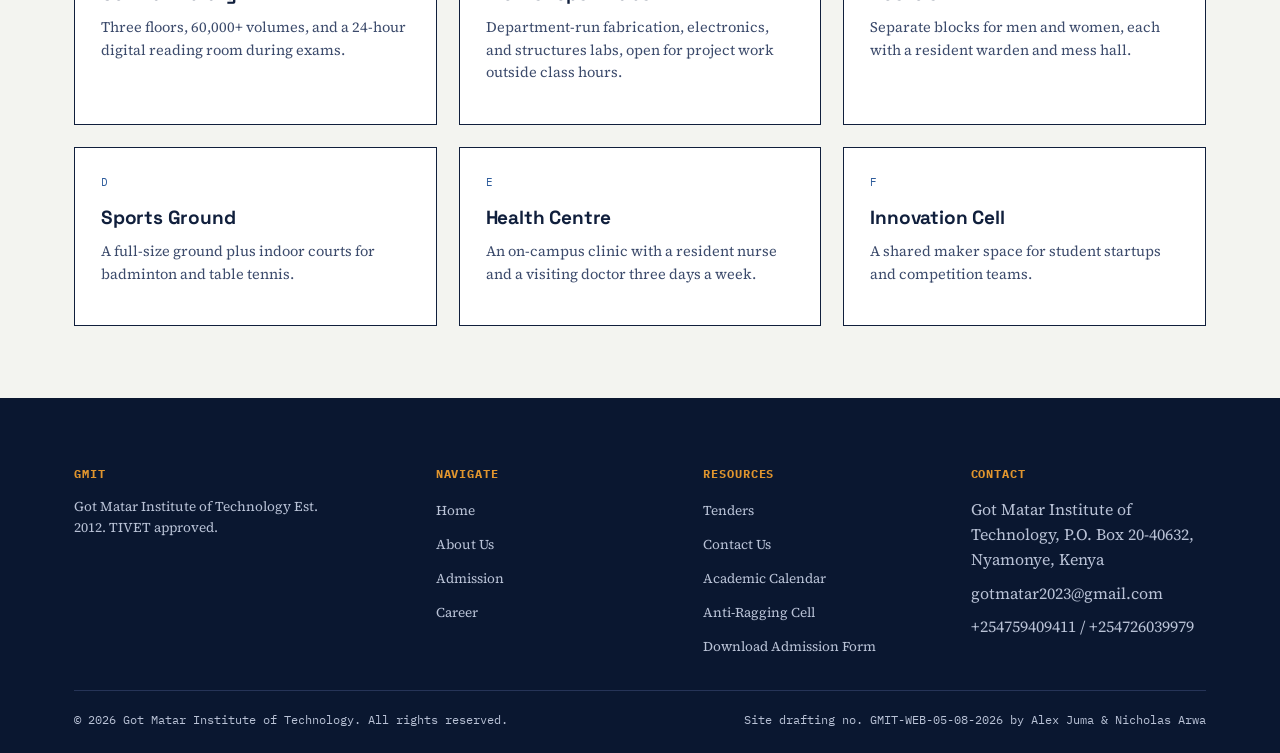
==== commit f834a2a0: "Tender page done and footer separated on its own file" ====
--- a/about.html
+++ b/about.html
@@ -94,7 +94,7 @@
     <div class="eyebrow">Fig. 05 &mdash; Institute Timeline</div>
     <h2 class="section-title">Milestones</h2>
     <div class="timeline">
-      <div class="tl-item"><span class="fig-label">1998</span><h4>GMIT founded</h4><p>Opens with two departments &mdash; Mechanical and Civil &mdash; and a single academic block.</p></div>
+      <div class="tl-item"><span class="fig-label">2012</span><h4>Got Matar Institute of Technology founded</h4><p>Opens with two departments &mdash; Mechanical and Civil &mdash; and a single academic block.</p></div>
       <div class="tl-item"><span class="fig-label">2004</span><h4>Computer Science &amp; Electronics added</h4><p>Student strength crosses 1,000 with the addition of two new departments and a second hostel block.</p></div>
       <div class="tl-item"><span class="fig-label">2011</span><h4>NAAC accreditation</h4><p>GMIT receives its first institutional accreditation, formalising its academic review process.</p></div>
       <div class="tl-item"><span class="fig-label">2019</span><h4>Central library rebuilt</h4><p>A new three-storey library and digital resource centre opens on the north side of campus.</p></div>
@@ -104,11 +104,12 @@
 
   <section>
     <div class="eyebrow">Fig. 06 &mdash; Leadership</div>
-    <h2 class="section-title">Institute administration</h2>
+    <h2 class="section-title">Institute Administration</h2>
     <div class="people-grid">
-      <div class="person"><div class="avatar">PORTRAIT</div><h4>Dr. R. Aggarwal</h4><span>Director</span></div>
-      <div class="person"><div class="avatar">PORTRAIT</div><h4>Dr. S. Kulkarni</h4><span>Dean, Academics</span></div>
-      <div class="person"><div class="avatar">PORTRAIT</div><h4>Mr. A. Bhatnagar</h4><span>Registrar</span></div>
+      <div class="person"><div class="avatar">PORTRAIT</div><h4>Mrs. Grace Andiki</h4><span>Director</span></div>
+      <div class="person"><div class="avatar">PORTRAIT</div><h4>Mr. Samwel Obalah</h4><span>Manager</span></div>
+      <div class="person"><div class="avatar">PORTRAIT</div><h4>Mrs. Beatrice Opondo</h4><span>Academic Registrar</span></div>
+      <div class="person"><div class="avatar"><img src="images/oj.jpg" alt="GMIT campus layout" width="80%" height="100%"></div><h4>Mr. Alex Juma</h4><span>Monitoring & Evaluation Officer</span></div>
     </div>
   </section>
 
@@ -127,44 +128,7 @@
 </main>
 
 <footer>
-  <div class="footer-inner">
-    <div class="footer-grid">
-      <div>
-        <h5>GMIT</h5>
-        <p style="font-size:13.5px; max-width:260px; color:#B9C2D6;">Got Matar Institute of Technology Est. 2012. TIVET approved.</p>
-      </div>
-      <div>
-        <h5>Navigate</h5>
-        <ul>
-          <li><a href="index.html">Home</a></li>
-          <li><a href="about.html">About Us</a></li>
-          <li><a href="admission.html">Admission</a></li>
-          <li><a href="career.html">Career</a></li>
-        </ul>
-      </div>
-      <div>
-        <h5>Resources</h5>
-        <ul>
-          <li><a href="tenders.html">Tenders</a></li>
-          <li><a href="contact.html">Contact Us</a></li>
-          <li><a href="#" onclick="return false;">Academic Calendar</a></li>
-          <li><a href="#" onclick="return false;">Anti-Ragging Cell</a></li>
-        </ul>
-      </div>
-      <div>
-        <h5>Contact</h5>
-        <ul>
-          <li>Got Matar Institute of Technology, P.O. Box 20-40632, Nyamonye, Kenya</li>
-          <li>gotmatar2023@gmail.com</li>
-          <li>+254759409411 / +254726039979</li>
-        </ul>
-      </div>
-    </div>
-    <div class="footer-bottom">
-      <span>&copy; 2026 Got Matar Institute of Technology. All rights reserved.</span>
-      <span>Site drafting no. GMIT-WEB-05-08-2026 by Alex Juma & Nicholas Arwa</span>
-    </div>
-  </div>
+  <div id="footer"></div>
 </footer>
 
 <script src="js/script.js"></script>
--- a/css/styles.css
+++ b/css/styles.css
@@ -198,7 +198,8 @@
 }
 .btn-primary{ background:var(--ink); color:var(--paper); }
 .btn-primary:hover{ background:var(--line-blue); border-color:var(--line-blue); }
-.btn-ghost:hover{ background:var(--ink); color:var(--paper); }
+.btn-ghost {background: var(--ink);color: var(--paper);}
+.btn-ghost:hover{ background:var(--line-blue); color:var(--paper); }
 
 .hero-diagram{
   aspect-ratio:1/1.02;
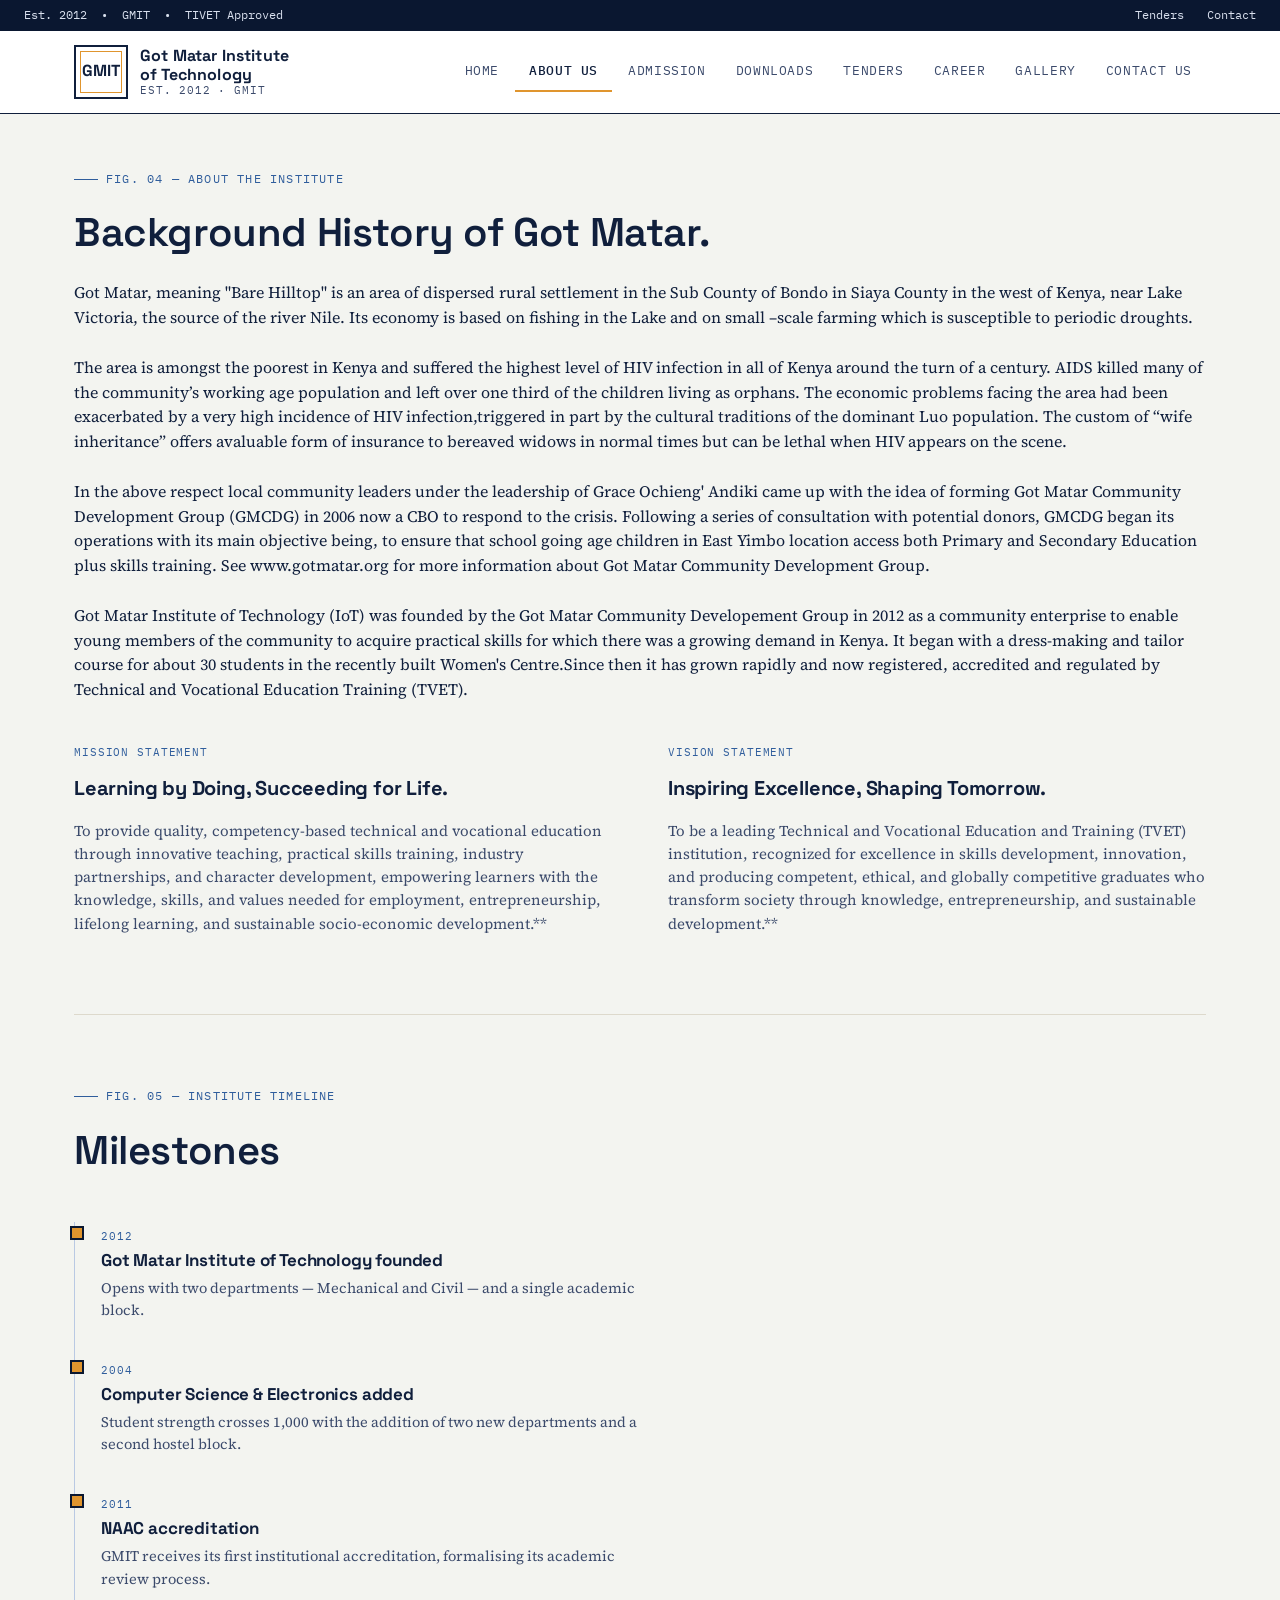
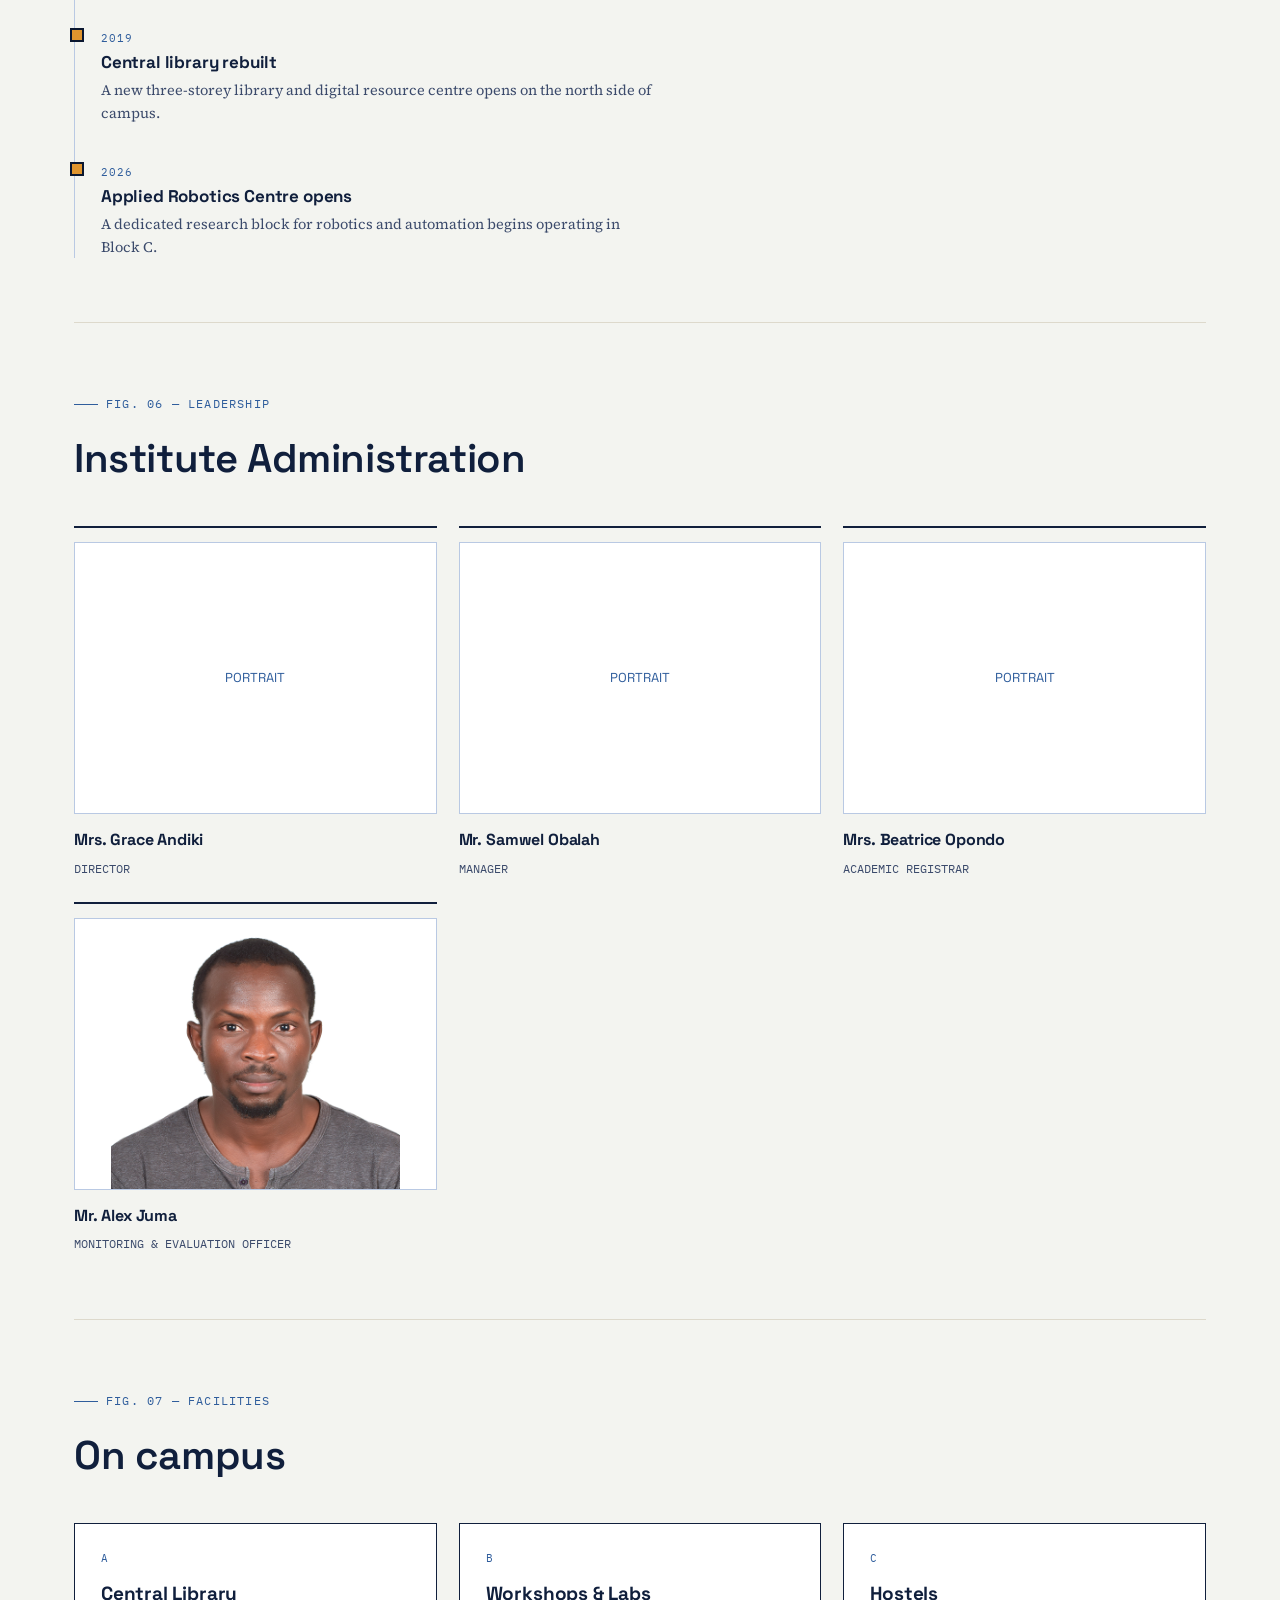
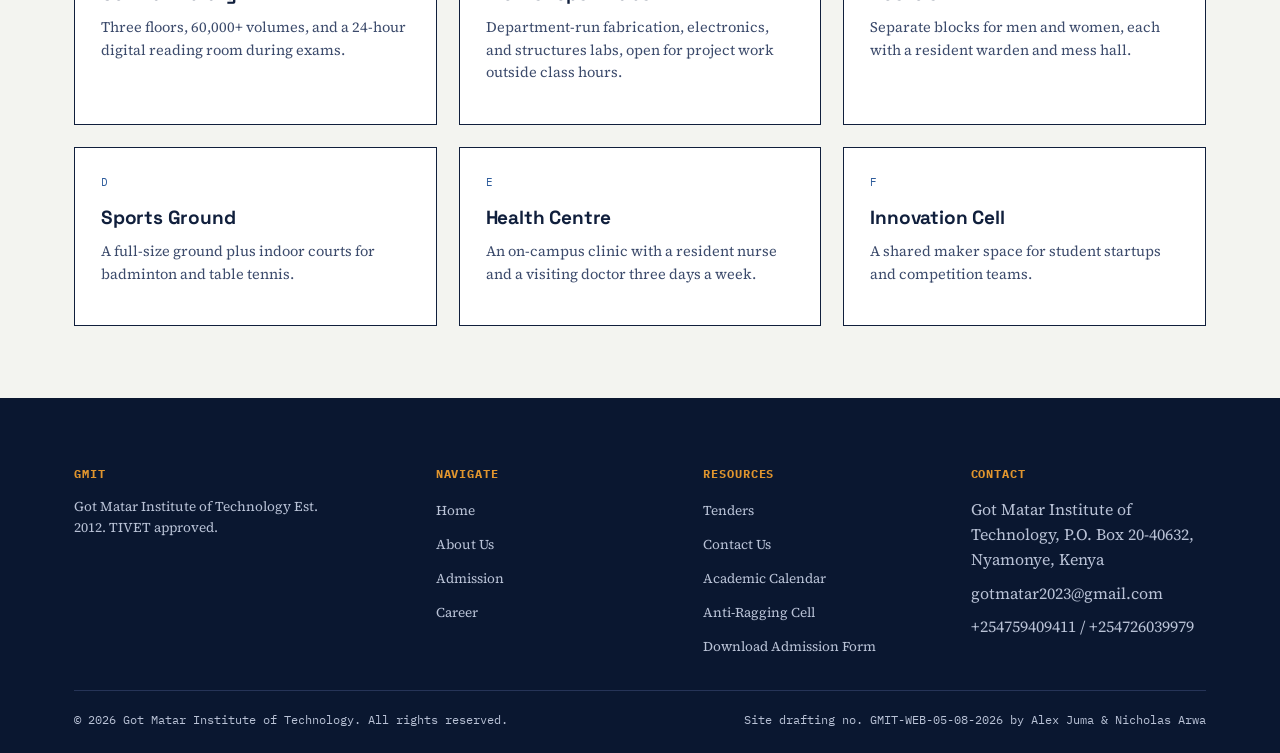
==== commit 618366ed: "Added, topbar.html, nav.html, download.html, gallery.html, changed the hero image and index.html lay" ====
--- a/about.html
+++ b/about.html
@@ -11,34 +11,9 @@
 </head>
 <body>
 <a class="skip-link" href="#main">Skip to content</a>
-<div class="topbar">
-  <span>Est. 2012 &nbsp;&bull;&nbsp; GMIT, &nbsp;&bull;&nbsp; TIVET Approved</span>
-  <span>
-    <a href="tenders.html">Tenders</a>
-    <a href="contact.html">Contact</a>
-  </span>
-</div>
+<div id="topbar"></div>
 <header class="site">
-  <div class="nav-wrap">
-    <a href="index.html" class="brand">
-      <span class="brand-mark">GMIT</span>
-      <span class="brand-text">
-        <strong>Got Matar Institute<br>of Technology</strong>
-        <span>Est. 2012 &middot; GMIT</span>
-      </span>
-    </a>
-    <button class="nav-toggle" id="navToggle" aria-label="Toggle navigation" aria-expanded="false"><span></span></button>
-    <nav class="primary" id="primaryNav">
-      <ul>
-        <li><a href="index.html">Home</a></li>
-        <li><a href="about.html" class="active">About Us</a></li>
-        <li><a href="admission.html">Admission</a></li>
-        <li><a href="career.html">Career</a></li>
-        <li><a href="tenders.html">Tenders</a></li>
-        <li><a href="contact.html">Contact Us</a></li>
-      </ul>
-    </nav>
-  </div>
+  <div id="nav-container"></div>
 </header>
 
 <main id="main">
--- a/css/styles.css
+++ b/css/styles.css
@@ -3,355 +3,1032 @@
    Blueprint / technical-drawing visual system
    ========================================================== */
 
-:root{
-  --ink:#101F3C;
-  --ink-soft:#3B4A6B;
-  --paper:#F3F4F0;
-  --paper-raised:#FFFFFF;
-  --line-blue:#2F5D9C;
-  --line-blue-soft:#B9C9E3;
-  --amber:#E0952E;
-  --amber-deep:#B9701A;
-  --teal:#0B4F6C;
-  --ink-dark:#0A1730;
-  --radius:2px;
-}
-*{box-sizing:border-box;}
-html{scroll-behavior:smooth;}
-body{
-  margin:0;
-  background:var(--paper);
-  color:var(--ink);
-  font-family:'Source Serif 4', serif;
-  line-height:1.55;
-  -webkit-font-smoothing:antialiased;
-}
-h1,h2,h3,h4{
-  font-family:'Space Grotesk', sans-serif;
-  margin:0;
-  color:var(--ink);
-  letter-spacing:-0.01em;
-}
-.mono{
-  font-family:'IBM Plex Mono', monospace;
-  letter-spacing:0.04em;
-  text-transform:uppercase;
-}
-a{color:inherit;}
-img{max-width:100%;display:block;}
-button{font-family:inherit;cursor:pointer;}
+:root {
+    --ink: #101F3C;
+    --ink-soft: #3B4A6B;
+    --paper: #F3F4F0;
+    --paper-raised: #FFFFFF;
+    --line-blue: #2F5D9C;
+    --line-blue-soft: #B9C9E3;
+    --amber: #E0952E;
+    --amber-deep: #B9701A;
+    --teal: #0B4F6C;
+    --rust: #A24A3B;
+    --ink-dark: #0A1730;
+}
+
+* {
+    box-sizing: border-box;
+}
+
+html {
+    scroll-behavior: smooth;
+}
+
+body {
+    margin: 0;
+    background: var(--paper);
+    color: var(--ink);
+    font-family: 'Source Serif 4', serif;
+    line-height: 1.55;
+    -webkit-font-smoothing: antialiased;
+}
+
+h1,
+h2,
+h3,
+h4 {
+    font-family: 'Space Grotesk', sans-serif;
+    margin: 0;
+    color: var(--ink);
+    letter-spacing: -0.01em;
+}
+
+.mono {
+    font-family: 'IBM Plex Mono', monospace;
+    letter-spacing: 0.04em;
+    text-transform: uppercase;
+}
+
+a {
+    color: inherit;
+}
+
+img {
+    max-width: 100%;
+    display: block;
+}
+
+button {
+    font-family: inherit;
+    cursor: pointer;
+}
 
 /* Blueprint grid backdrop */
-.grid-bg{
-  background-image:
-    linear-gradient(var(--line-blue-soft) 1px, transparent 1px),
-    linear-gradient(90deg, var(--line-blue-soft) 1px, transparent 1px);
-  background-size:32px 32px;
-  background-position:-1px -1px;
+.grid-bg {
+    background-image:
+        linear-gradient(var(--line-blue-soft) 1px, transparent 1px),
+        linear-gradient(90deg, var(--line-blue-soft) 1px, transparent 1px);
+    background-size: 32px 32px;
+    background-position: -1px -1px;
 }
 
 /* corner bracket frame — the signature device */
-.blueprint-frame{
-  position:relative;
-  border:1px solid var(--line-blue);
-}
+.blueprint-frame {
+    position: relative;
+    border: 1px solid var(--line-blue);
+}
+
 .blueprint-frame::before,
-.blueprint-frame::after{
-  content:"";
-  position:absolute;
-  width:14px;height:14px;
-  border:2px solid var(--amber);
-}
-.blueprint-frame::before{ top:-2px; left:-2px; border-right:none; border-bottom:none; }
-.blueprint-frame::after{ bottom:-2px; right:-2px; border-left:none; border-top:none; }
-
-.fig-label{
-  font-family:'IBM Plex Mono', monospace;
-  font-size:11px;
-  letter-spacing:0.08em;
-  color:var(--line-blue);
-  text-transform:uppercase;
+.blueprint-frame::after {
+    content: "";
+    position: absolute;
+    width: 14px;
+    height: 14px;
+    border: 2px solid var(--amber);
+}
+
+.blueprint-frame::before {
+    top: -2px;
+    left: -2px;
+    border-right: none;
+    border-bottom: none;
+}
+
+.blueprint-frame::after {
+    bottom: -2px;
+    right: -2px;
+    border-left: none;
+    border-top: none;
+}
+
+.fig-label {
+    font-family: 'IBM Plex Mono', monospace;
+    font-size: 11px;
+    letter-spacing: 0.08em;
+    color: var(--line-blue);
+    text-transform: uppercase;
 }
 
 /* ===== Skip link ===== */
-.skip-link{
-  position:absolute; left:-999px; top:0;
-  background:var(--amber); color:var(--ink-dark);
-  padding:10px 16px; z-index:999; font-family:'IBM Plex Mono',monospace;
-}
-.skip-link:focus{ left:10px; top:10px; }
-
-:focus-visible{ outline:2px solid var(--amber); outline-offset:2px; }
+.skip-link {
+    position: absolute;
+    left: -999px;
+    top: 0;
+    background: var(--amber);
+    color: var(--ink-dark);
+    padding: 10px 16px;
+    z-index: 999;
+    font-family: 'IBM Plex Mono', monospace;
+}
+
+.skip-link:focus {
+    left: 10px;
+    top: 10px;
+}
+
+:focus-visible {
+    outline: 2px solid var(--amber);
+    outline-offset: 2px;
+}
 
 /* ===== Top bar ===== */
-.topbar{
-  background:var(--ink-dark);
-  color:#D9E0EE;
-  font-family:'IBM Plex Mono', monospace;
-  font-size:12px;
-  padding:6px 24px;
-  display:flex; justify-content:space-between; flex-wrap:wrap; gap:6px;
-}
-.topbar a{ color:#D9E0EE; text-decoration:none; margin-left:16px;}
-.topbar a:hover{ color:var(--amber); }
+.topbar {
+    background: var(--ink-dark);
+    color: #D9E0EE;
+    font-family: 'IBM Plex Mono', monospace;
+    font-size: 12px;
+    padding: 6px 24px;
+    display: flex;
+    justify-content: space-between;
+    flex-wrap: wrap;
+    gap: 6px;
+}
+
+.topbar a {
+    color: #D9E0EE;
+    text-decoration: none;
+    margin-left: 16px;
+}
+
+.topbar a:hover {
+    color: var(--amber);
+}
 
 /* ===== Nav ===== */
-header.site{
-  position:sticky; top:0; z-index:100;
-  background:var(--paper-raised);
-  border-bottom:1px solid var(--ink);
-}
-.nav-wrap{
-  max-width:1180px; margin:0 auto;
-  display:flex; align-items:center; justify-content:space-between;
-  padding:14px 24px;
-}
-.brand{ display:flex; align-items:center; gap:12px; text-decoration:none; }
-.brand-mark{
-  width:54px;height:54px;
-  border:2px solid var(--ink);
-  display:flex;align-items:center;justify-content:center;
-  font-family:'Space Grotesk',sans-serif; font-weight:700; font-size:16px;
-  position:relative;
-  flex-shrink:0;
-}
-.brand-mark::after{
-  content:"";
-  position:absolute; inset:4px;
-  border:1px solid var(--amber);
-}
-.brand-text{ display:flex; flex-direction:column; line-height:1.15;}
-.brand-text strong{ font-family:'Space Grotesk',sans-serif; font-size:16px; letter-spacing:0.01em;}
-.brand-text span{ font-family:'IBM Plex Mono',monospace; font-size:10.5px; letter-spacing:0.08em; color:var(--ink-soft); text-transform:uppercase;}
-
-nav.primary ul{
-  list-style:none; display:flex; gap:2px; margin:0; padding:0;
-}
-nav.primary a{
-  display:block;
-  padding:10px 14px;
-  text-decoration:none;
-  font-family:'IBM Plex Mono', monospace;
-  font-size:12.5px;
-  letter-spacing:0.05em;
-  text-transform:uppercase;
-  color:var(--ink-soft);
-  border-bottom:2px solid transparent;
-  transition:color .15s, border-color .15s;
-}
-nav.primary a:hover{ color:var(--ink); }
-nav.primary a.active{ color:var(--ink); border-color:var(--amber); font-weight:500; }
-
-.nav-toggle{
-  display:none;
-  background:none; border:1px solid var(--ink); padding:8px 10px;
-}
-.nav-toggle span, .nav-toggle span::before, .nav-toggle span::after{
-  content:""; display:block; width:20px; height:2px; background:var(--ink); position:relative;
-}
-.nav-toggle span::before{ top:6px;} .nav-toggle span::after{ top:-4px;}
-
-@media (max-width:920px){
-  nav.primary{
-    display:none;
-    position:absolute; top:100%; left:0; right:0;
-    background:var(--paper-raised); border-bottom:1px solid var(--ink);
-  }
-  nav.primary.open{ display:block; }
-  nav.primary ul{ flex-direction:column; padding:8px 24px 16px;}
-  nav.primary a{ padding:12px 4px; border-bottom:1px solid #E4E4DE;}
-  .nav-toggle{ display:block; }
-}
-
-main{ max-width:1180px; margin:0 auto; padding:0 24px; }
-
-section{ padding:64px 0; border-bottom:1px solid #DDD9CC; }
-section:last-child{ border-bottom:none; }
-
-.eyebrow{
-  display:inline-flex; align-items:center; gap:8px;
-  font-family:'IBM Plex Mono',monospace; font-size:12px; letter-spacing:0.1em;
-  text-transform:uppercase; color:var(--line-blue); margin-bottom:14px;
-}
-.eyebrow::before{ content:""; width:24px; height:1px; background:var(--line-blue); }
-
-h2.section-title{ font-size:clamp(28px,4vw,40px); font-weight:600; max-width:760px; }
-.lede{ max-width:640px; color:var(--ink-soft); font-size:17px; margin-top:14px; }
+header.site {
+    position: sticky;
+    top: 0;
+    z-index: 100;
+    background: var(--paper-raised);
+    border-bottom: 1px solid var(--ink);
+}
+
+.nav-wrap {
+    max-width: 1180px;
+    margin: 0 auto;
+    display: flex;
+    align-items: center;
+    justify-content: space-between;
+    padding: 14px 24px;
+}
+
+.brand {
+    display: flex;
+    align-items: center;
+    gap: 12px;
+    text-decoration: none;
+}
+
+.brand-mark {
+    width: 54px;
+    height: 54px;
+    border: 2px solid var(--ink);
+    display: flex;
+    align-items: center;
+    justify-content: center;
+    font-family: 'Space Grotesk', sans-serif;
+    font-weight: 700;
+    font-size: 16px;
+    position: relative;
+    flex-shrink: 0;
+}
+
+.brand-mark::after {
+    content: "";
+    position: absolute;
+    inset: 4px;
+    border: 1px solid var(--amber);
+}
+
+.brand-text {
+    display: flex;
+    flex-direction: column;
+    line-height: 1.15;
+}
+
+.brand-text strong {
+    font-family: 'Space Grotesk', sans-serif;
+    font-size: 16px;
+    letter-spacing: 0.01em;
+}
+
+.brand-text span {
+    font-family: 'IBM Plex Mono', monospace;
+    font-size: 10.5px;
+    letter-spacing: 0.08em;
+    color: var(--ink-soft);
+    text-transform: uppercase;
+}
+
+nav.primary ul {
+    list-style: none;
+    display: flex;
+    gap: 2px;
+    margin: 0;
+    padding: 0;
+}
+
+nav.primary a {
+    display: block;
+    padding: 10px 14px;
+    text-decoration: none;
+    font-family: 'IBM Plex Mono', monospace;
+    font-size: 12.5px;
+    letter-spacing: 0.05em;
+    text-transform: uppercase;
+    color: var(--ink-soft);
+    border-bottom: 2px solid transparent;
+    transition: color .15s, border-color .15s;
+}
+
+nav.primary a:hover {
+    color: var(--ink);
+}
+
+nav.primary a.active {
+    color: var(--ink);
+    border-color: var(--amber);
+    font-weight: 500;
+}
+
+.nav-toggle {
+    display: none;
+    background: none;
+    border: 1px solid var(--ink);
+    padding: 8px 10px;
+}
+
+.nav-toggle span,
+.nav-toggle span::before,
+.nav-toggle span::after {
+    content: "";
+    display: block;
+    width: 20px;
+    height: 2px;
+    background: var(--ink);
+    position: relative;
+}
+
+.nav-toggle span::before {
+    top: 6px;
+}
+
+.nav-toggle span::after {
+    top: -4px;
+}
+
+@media (max-width:920px) {
+    nav.primary {
+        display: none;
+        position: absolute;
+        top: 100%;
+        left: 0;
+        right: 0;
+        background: var(--paper-raised);
+        border-bottom: 1px solid var(--ink);
+    }
+
+    nav.primary.open {
+        display: block;
+    }
+
+    nav.primary ul {
+        flex-direction: column;
+        padding: 8px 24px 16px;
+    }
+
+    nav.primary a {
+        padding: 12px 4px;
+        border-bottom: 1px solid #E4E4DE;
+    }
+
+    .nav-toggle {
+        display: block;
+    }
+}
+
+main {
+    max-width: 1180px;
+    margin: 0 auto;
+    padding: 0 24px;
+}
+
+section {
+    padding: 64px 0;
+    border-bottom: 1px solid #DDD9CC;
+}
+
+section:last-child {
+    border-bottom: none;
+}
+
+.eyebrow {
+    display: inline-flex;
+    align-items: center;
+    gap: 8px;
+    font-family: 'IBM Plex Mono', monospace;
+    font-size: 12px;
+    letter-spacing: 0.1em;
+    text-transform: uppercase;
+    color: var(--line-blue);
+    margin-bottom: 14px;
+}
+
+.eyebrow::before {
+    content: "";
+    width: 24px;
+    height: 1px;
+    background: var(--line-blue);
+}
+
+h2.section-title {
+    font-size: clamp(28px, 4vw, 40px);
+    font-weight: 600;
+    max-width: 760px;
+}
+
+.lede {
+    max-width: 640px;
+    color: var(--ink-soft);
+    font-size: 17px;
+    margin-top: 14px;
+}
 
 /* ===== HOME: hero ===== */
-.hero{
-  padding:56px 0 40px;
-  display:grid; grid-template-columns:1.1fr 0.9fr; gap:48px; align-items:center;
-}
-@media (max-width:900px){ .hero{ grid-template-columns:1fr; } }
-.hero-eyebrow{ font-family:'IBM Plex Mono',monospace; font-size:12px; letter-spacing:0.12em; color:var(--line-blue); text-transform:uppercase; margin-bottom:18px;}
-.hero h1{
-  font-size:clamp(34px,5.4vw,58px); font-weight:700; line-height:1.03; letter-spacing:-0.02em;
-}
-.hero h1 em{ font-style:normal; color:var(--line-blue); }
-.hero p.lede{ margin-top:20px; font-size:18px; }
-.hero-ctas{ display:flex; gap:14px; margin-top:30px; flex-wrap:wrap; }
-.btn{
-  font-family:'IBM Plex Mono',monospace; font-size:13px; letter-spacing:0.06em; text-transform:uppercase;
-  padding:14px 22px; border:1px solid var(--ink); text-decoration:none; display:inline-block;
-  background:transparent; transition:.15s;
-}
-.btn-primary{ background:var(--ink); color:var(--paper); }
-.btn-primary:hover{ background:var(--line-blue); border-color:var(--line-blue); }
-.btn-ghost {background: var(--ink);color: var(--paper);}
-.btn-ghost:hover{ background:var(--line-blue); color:var(--paper); }
-
-.hero-diagram{
-  aspect-ratio:1/1.02;
-  padding:22px;
-  position:relative;
-  background:var(--paper-raised);
-}
-.hero-diagram .diagram-inner{
-  height:100%; border:1px dashed var(--line-blue-soft); position:relative; padding:18px;
-}
-.campus-block{
-  position:absolute; border:1.5px solid var(--ink); background:rgba(47,93,156,0.05);
-}
-.callout{
-  position:absolute; font-family:'IBM Plex Mono',monospace; font-size:10.5px; color:var(--teal);
-  background:var(--paper-raised); padding:2px 6px; border:1px solid var(--line-blue-soft);
-  white-space:nowrap;
-}
-
-.stat-strip{
-  display:grid; grid-template-columns:repeat(4,1fr); gap:0;
-  border-top:1px solid var(--ink); border-bottom:1px solid var(--ink);
-  margin-top:52px;
-}
-.stat{ padding:22px 20px; border-left:1px solid var(--ink); }
-.stat:first-child{ border-left:none; }
-.stat .fig-label{ display:block; margin-bottom:10px; }
-.stat strong{ display:block; font-family:'Space Grotesk',sans-serif; font-size:30px; color:var(--ink); }
-.stat span.label{ font-size:13px; color:var(--ink-soft); }
-@media (max-width:760px){ .stat-strip{ grid-template-columns:repeat(2,1fr);} .stat:nth-child(3){border-left:none;} }
+.hero {
+    padding: 56px 0 40px;
+    display: grid;
+    grid-template-columns: 1.1fr 0.9fr;
+    gap: 48px;
+    align-items: center;
+}
+
+@media (max-width:900px) {
+    .hero {
+        grid-template-columns: 1fr;
+    }
+}
+
+.hero-eyebrow {
+    font-family: 'IBM Plex Mono', monospace;
+    font-size: 12px;
+    letter-spacing: 0.12em;
+    color: var(--line-blue);
+    text-transform: uppercase;
+    margin-bottom: 18px;
+}
+
+.hero h1 {
+    font-size: clamp(34px, 5.4vw, 58px);
+    font-weight: 700;
+    line-height: 1.03;
+    letter-spacing: -0.02em;
+}
+
+.hero h1 em {
+    font-style: normal;
+    color: var(--line-blue);
+}
+
+.hero p.lede {
+    margin-top: 20px;
+    font-size: 18px;
+}
+
+.hero-ctas {
+    display: flex;
+    gap: 14px;
+    margin-top: 30px;
+    flex-wrap: wrap;
+}
+
+.btn {
+    font-family: 'IBM Plex Mono', monospace;
+    font-size: 13px;
+    letter-spacing: 0.06em;
+    text-transform: uppercase;
+    padding: 14px 22px;
+    border: 1px solid var(--ink);
+    text-decoration: none;
+    display: inline-block;
+    background: transparent;
+    transition: .15s;
+}
+
+.btn-primary {
+    background: var(--ink);
+    color: var(--paper);
+}
+
+.btn-primary:hover {
+    background: var(--line-blue);
+    border-color: var(--line-blue);
+}
+
+.btn-ghost {
+    background: transparent;
+    color: var(--ink);
+}
+
+.btn-ghost:hover {
+    background: var(--line-blue);
+    color: var(--paper);
+    border-color: var(--line-blue);
+}
+
+.hero-diagram {
+    aspect-ratio: 1/1.02;
+    padding: 22px;
+    position: relative;
+    background: var(--paper-raised);
+}
+
+.hero-diagram .diagram-inner {
+    height: 100%;
+    border: 1px dashed var(--line-blue-soft);
+    position: relative;
+    padding: 18px;
+}
+
+.campus-block {
+    position: absolute;
+    border: 1.5px solid var(--ink);
+    background: rgba(47, 93, 156, 0.05);
+}
+
+.callout {
+    position: absolute;
+    font-family: 'IBM Plex Mono', monospace;
+    font-size: 10.5px;
+    color: var(--teal);
+    background: var(--paper-raised);
+    padding: 2px 6px;
+    border: 1px solid var(--line-blue-soft);
+    white-space: nowrap;
+}
+
+.stat-strip {
+    display: grid;
+    grid-template-columns: repeat(4, 1fr);
+    gap: 0;
+    border-top: 1px solid var(--ink);
+    border-bottom: 1px solid var(--ink);
+    margin-top: 52px;
+}
+
+.stat {
+    padding: 22px 20px;
+    border-left: 1px solid var(--ink);
+}
+
+.stat:first-child {
+    border-left: none;
+}
+
+.stat .fig-label {
+    display: block;
+    margin-bottom: 10px;
+}
+
+.stat strong {
+    display: block;
+    font-family: 'Space Grotesk', sans-serif;
+    font-size: 30px;
+    color: var(--ink);
+}
+
+.stat span.label {
+    font-size: 13px;
+    color: var(--ink-soft);
+}
+
+@media (max-width:760px) {
+    .stat-strip {
+        grid-template-columns: repeat(2, 1fr);
+    }
+
+    .stat:nth-child(3) {
+        border-left: none;
+    }
+}
 
 /* program cards */
-.grid-3{ display:grid; grid-template-columns:repeat(3,1fr); gap:22px; margin-top:36px; }
-@media (max-width:860px){ .grid-3{ grid-template-columns:1fr 1fr; } }
-@media (max-width:600px){ .grid-3{ grid-template-columns:1fr; } }
-.grid-2{ display:grid; grid-template-columns:1fr 1fr; gap:22px; margin-top:36px; }
-@media (max-width:700px){ .grid-2{ grid-template-columns:1fr; } }
-
-.card{
-  background:var(--paper-raised); padding:26px; position:relative; border:1px solid var(--ink);
-}
-.card .fig-label{ margin-bottom:12px; display:block; }
-.card h3{ font-size:19px; margin-bottom:8px; }
-.card p{ color:var(--ink-soft); font-size:14.5px; margin:0 0 14px; }
-.card .spec-line{
-  display:flex; justify-content:space-between; font-family:'IBM Plex Mono',monospace;
-  font-size:11.5px; color:var(--ink-soft); border-top:1px dashed var(--line-blue-soft); padding-top:10px; margin-top:10px;
-}
-
-.ticker-wrap{
-  margin-top:56px; border:1px solid var(--ink); background:var(--paper-raised);
-}
-.ticker-head{
-  display:flex; justify-content:space-between; align-items:center;
-  padding:12px 18px; border-bottom:1px solid var(--ink); background:var(--ink-dark); color:var(--paper);
-}
-.ticker-head .fig-label{ color:var(--amber); }
-.ticker-item{
-  display:grid; grid-template-columns:100px 1fr 110px; gap:16px; padding:14px 18px;
-  border-bottom:1px solid #E4E4DE; font-size:14px; align-items:baseline;
-}
-.ticker-item:last-child{ border-bottom:none; }
-.ticker-item .date{ font-family:'IBM Plex Mono',monospace; font-size:12px; color:var(--line-blue); }
-.tag{
-  font-family:'IBM Plex Mono',monospace; font-size:10.5px; text-transform:uppercase; letter-spacing:0.05em;
-  padding:3px 8px; border:1px solid var(--teal); color:var(--teal); justify-self:start; height:fit-content;
-}
-@media (max-width:640px){ .ticker-item{ grid-template-columns:1fr; gap:6px; } }
+.grid-3 {
+    display: grid;
+    grid-template-columns: repeat(3, 1fr);
+    gap: 22px;
+    margin-top: 36px;
+}
+
+@media (max-width:860px) {
+    .grid-3 {
+        grid-template-columns: 1fr 1fr;
+    }
+}
+
+@media (max-width:600px) {
+    .grid-3 {
+        grid-template-columns: 1fr;
+    }
+}
+
+.grid-2 {
+    display: grid;
+    grid-template-columns: 1fr 1fr;
+    gap: 22px;
+    margin-top: 36px;
+}
+
+@media (max-width:700px) {
+    .grid-2 {
+        grid-template-columns: 1fr;
+    }
+}
+
+.card {
+    background: var(--paper-raised);
+    padding: 26px;
+    position: relative;
+    border: 1px solid var(--ink);
+}
+
+.card .fig-label {
+    margin-bottom: 12px;
+    display: block;
+}
+
+.card h3 {
+    font-size: 19px;
+    margin-bottom: 8px;
+}
+
+.card p {
+    color: var(--ink-soft);
+    font-size: 14.5px;
+    margin: 0 0 14px;
+}
+
+.card .spec-line {
+    display: flex;
+    justify-content: space-between;
+    font-family: 'IBM Plex Mono', monospace;
+    font-size: 11.5px;
+    color: var(--ink-soft);
+    border-top: 1px dashed var(--line-blue-soft);
+    padding-top: 10px;
+    margin-top: 10px;
+}
+
+.ticker-wrap {
+    margin-top: 56px;
+    border: 1px solid var(--ink);
+    background: var(--paper-raised);
+}
+
+.ticker-head {
+    display: flex;
+    justify-content: space-between;
+    align-items: center;
+    padding: 12px 18px;
+    border-bottom: 1px solid var(--ink);
+    background: var(--ink-dark);
+    color: var(--paper);
+}
+
+.ticker-head .fig-label {
+    color: var(--amber);
+}
+
+.ticker-item {
+    display: grid;
+    grid-template-columns: 100px 1fr 110px;
+    gap: 16px;
+    padding: 14px 18px;
+    border-bottom: 1px solid #E4E4DE;
+    font-size: 14px;
+    align-items: baseline;
+}
+
+.ticker-item:last-child {
+    border-bottom: none;
+}
+
+.ticker-item .date {
+    font-family: 'IBM Plex Mono', monospace;
+    font-size: 12px;
+    color: var(--line-blue);
+}
+
+.tag {
+    font-family: 'IBM Plex Mono', monospace;
+    font-size: 10.5px;
+    text-transform: uppercase;
+    letter-spacing: 0.05em;
+    padding: 3px 8px;
+    border: 1px solid var(--teal);
+    color: var(--teal);
+    justify-self: start;
+    height: fit-content;
+}
+
+@media (max-width:640px) {
+    .ticker-item {
+        grid-template-columns: 1fr;
+        gap: 6px;
+    }
+}
 
 /* ===== timeline (about) ===== */
-.timeline{ margin-top:40px; position:relative; padding-left:26px; border-left:1.5px solid var(--line-blue-soft); }
-.tl-item{ position:relative; padding-bottom:34px; }
-.tl-item:last-child{ padding-bottom:0; }
-.tl-item::before{
-  content:""; position:absolute; left:-31px; top:4px; width:10px; height:10px;
-  background:var(--amber); border:2px solid var(--ink-dark);
-}
-.tl-item .fig-label{ margin-bottom:4px; }
-.tl-item h4{ font-size:17px; margin-bottom:4px; }
-.tl-item p{ color:var(--ink-soft); font-size:14.5px; margin:0; max-width:560px; }
-
-.people-grid{ display:grid; grid-template-columns:repeat(3,1fr); gap:22px; margin-top:36px; }
-@media (max-width:760px){ .people-grid{ grid-template-columns:1fr; } }
-.person{ border-top:2px solid var(--ink); padding-top:14px; }
-.person .avatar{
-  width:100%; aspect-ratio:4/3; background:var(--paper-raised); border:1px solid var(--line-blue-soft);
-  display:flex; align-items:center; justify-content:center; margin-bottom:14px;
-  font-family:'Space Grotesk',sans-serif; font-size:13px; color:var(--line-blue);
-}
-.person h4{ font-size:16px; margin-bottom:2px; }
-.person span{ font-family:'IBM Plex Mono',monospace; font-size:11.5px; color:var(--ink-soft); text-transform:uppercase; }
+.timeline {
+    margin-top: 40px;
+    position: relative;
+    padding-left: 26px;
+    border-left: 1.5px solid var(--line-blue-soft);
+}
+
+.tl-item {
+    position: relative;
+    padding-bottom: 34px;
+}
+
+.tl-item:last-child {
+    padding-bottom: 0;
+}
+
+.tl-item::before {
+    content: "";
+    position: absolute;
+    left: -31px;
+    top: 4px;
+    width: 10px;
+    height: 10px;
+    background: var(--amber);
+    border: 2px solid var(--ink-dark);
+}
+
+.tl-item .fig-label {
+    margin-bottom: 4px;
+}
+
+.tl-item h4 {
+    font-size: 17px;
+    margin-bottom: 4px;
+}
+
+.tl-item p {
+    color: var(--ink-soft);
+    font-size: 14.5px;
+    margin: 0;
+    max-width: 560px;
+}
+
+.people-grid {
+    display: grid;
+    grid-template-columns: repeat(3, 1fr);
+    gap: 22px;
+    margin-top: 36px;
+}
+
+@media (max-width:760px) {
+    .people-grid {
+        grid-template-columns: 1fr;
+    }
+}
+
+.person {
+    border-top: 2px solid var(--ink);
+    padding-top: 14px;
+}
+
+.person .avatar {
+    width: 100%;
+    aspect-ratio: 4/3;
+    background: var(--paper-raised);
+    border: 1px solid var(--line-blue-soft);
+    display: flex;
+    align-items: center;
+    justify-content: center;
+    margin-bottom: 14px;
+    font-family: 'Space Grotesk', sans-serif;
+    font-size: 13px;
+    color: var(--line-blue);
+}
+
+.person h4 {
+    font-size: 16px;
+    margin-bottom: 2px;
+}
+
+.person span {
+    font-family: 'IBM Plex Mono', monospace;
+    font-size: 11.5px;
+    color: var(--ink-soft);
+    text-transform: uppercase;
+}
 
 /* ===== admission steps ===== */
-.steps{ margin-top:40px; display:grid; grid-template-columns:repeat(5,1fr); gap:0; border:1px solid var(--ink); }
-.step{ padding:24px 18px; border-left:1px solid var(--ink); position:relative;}
-.step:first-child{ border-left:none; }
-.step .num{ font-family:'Space Grotesk',sans-serif; font-size:26px; color:var(--line-blue); display:block; margin-bottom:10px; }
-.step h4{ font-size:14.5px; margin-bottom:6px; }
-.step p{ font-size:12.5px; color:var(--ink-soft); margin:0; }
-@media (max-width:900px){ .steps{ grid-template-columns:1fr 1fr; } .step{ border-left:none; border-top:1px solid var(--ink);} .step:nth-child(odd){border-right:1px solid var(--ink);} }
-@media (max-width:520px){ .steps{ grid-template-columns:1fr; } .step:nth-child(odd){border-right:none;} }
-
-table{ width:100%; border-collapse:collapse; margin-top:16px; font-size:14px; }
-thead th{
-  text-align:left; font-family:'IBM Plex Mono',monospace; font-size:11.5px; letter-spacing:0.05em;
-  text-transform:uppercase; color:var(--paper); background:var(--ink-dark); padding:12px 14px;
-}
-tbody td{ padding:13px 14px; border-bottom:1px solid #E4E4DE; color:var(--ink-soft); }
-tbody tr:hover{ background:rgba(47,93,156,0.05); }
-tbody td strong{ color:var(--ink); font-weight:600; }
-.status-open{ color:var(--teal); font-family:'IBM Plex Mono',monospace; font-size:11.5px; text-transform:uppercase; }
-.status-closed{ color:#A24A3B; font-family:'IBM Plex Mono',monospace; font-size:11.5px; text-transform:uppercase; }
-.dl-link{ font-family:'IBM Plex Mono',monospace; font-size:12px; color:var(--line-blue); text-decoration:none; border-bottom:1px solid var(--line-blue); }
-
-.split{ display:grid; grid-template-columns:1fr 1fr; gap:56px; margin-top:36px; }
-@media (max-width:820px){ .split{ grid-template-columns:1fr; } }
-
-.job-card{ border-bottom:1px solid #DDD9CC; padding:20px 0; }
-.job-card:first-child{ padding-top:0; }
-.job-card .row{ display:flex; justify-content:space-between; gap:12px; flex-wrap:wrap; }
-.job-card h4{ font-size:16.5px; }
-.job-card .meta{ font-family:'IBM Plex Mono',monospace; font-size:11.5px; color:var(--ink-soft); margin-top:4px; }
-.job-card p{ font-size:14px; color:var(--ink-soft); margin-top:8px; max-width:520px;}
-
-form{ margin-top:24px; display:grid; gap:16px; max-width:520px; }
-label{ font-family:'IBM Plex Mono',monospace; font-size:11.5px; text-transform:uppercase; letter-spacing:0.05em; color:var(--ink-soft); display:block; margin-bottom:6px; }
-input, textarea, select{
-  width:100%; border:1px solid var(--ink); background:var(--paper-raised); padding:11px 12px;
-  font-family:'Source Serif 4', serif; font-size:14.5px; color:var(--ink);
-}
-input:focus, textarea:focus, select:focus{ outline:2px solid var(--amber); outline-offset:1px; }
-textarea{ resize:vertical; min-height:110px; }
-
-.contact-block{ margin-bottom:26px; }
-.contact-block .fig-label{ display:block; margin-bottom:6px; }
-.contact-block p{ margin:0; color:var(--ink-soft); }
-.contact-block a{ color:var(--line-blue); text-decoration:none; border-bottom:1px solid var(--line-blue-soft); }
-
-.site-plan{
-  aspect-ratio:1/1; position:relative; border:1px solid var(--ink); background:var(--paper-raised); padding:16px;
-}
-
-footer{
-  background:var(--ink-dark); color:#B9C2D6; padding:48px 0 24px; margin-top:8px;
-}
-.footer-inner{ max-width:1180px; margin:0 auto; padding:0 24px; }
-.footer-grid{ display:grid; grid-template-columns:1.4fr 1fr 1fr 1fr; gap:32px; padding-bottom:32px; border-bottom:1px solid #263457; }
-@media (max-width:800px){ .footer-grid{ grid-template-columns:1fr 1fr; } }
-.footer-grid h5{ font-family:'IBM Plex Mono',monospace; font-size:11.5px; letter-spacing:0.08em; text-transform:uppercase; color:var(--amber); margin-bottom:14px; }
-.footer-grid ul{ list-style:none; padding:0; margin:0; display:grid; gap:9px; }
-.footer-grid a{ text-decoration:none; color:#B9C2D6; font-size:13.5px; }
-.footer-grid a:hover{ color:#fff; }
-.footer-bottom{ display:flex; justify-content:space-between; flex-wrap:wrap; gap:8px; padding-top:20px; font-family:'IBM Plex Mono',monospace; font-size:11.5px; }
-
-@media (prefers-reduced-motion:reduce){ *{ animation:none !important; transition:none !important; scroll-behavior:auto !important; } }
+.steps {
+    margin-top: 40px;
+    display: grid;
+    grid-template-columns: repeat(5, 1fr);
+    gap: 0;
+    border: 1px solid var(--ink);
+}
+
+.step {
+    padding: 24px 18px;
+    border-left: 1px solid var(--ink);
+    position: relative;
+}
+
+.step:first-child {
+    border-left: none;
+}
+
+.step .num {
+    font-family: 'Space Grotesk', sans-serif;
+    font-size: 26px;
+    color: var(--line-blue);
+    display: block;
+    margin-bottom: 10px;
+}
+
+.step h4 {
+    font-size: 14.5px;
+    margin-bottom: 6px;
+}
+
+.step p {
+    font-size: 12.5px;
+    color: var(--ink-soft);
+    margin: 0;
+}
+
+@media (max-width:900px) {
+    .steps {
+        grid-template-columns: 1fr 1fr;
+    }
+
+    .step {
+        border-left: none;
+        border-top: 1px solid var(--ink);
+    }
+
+    .step:nth-child(odd) {
+        border-right: 1px solid var(--ink);
+    }
+}
+
+@media (max-width:520px) {
+    .steps {
+        grid-template-columns: 1fr;
+    }
+
+    .step:nth-child(odd) {
+        border-right: none;
+    }
+}
+
+table {
+    width: 100%;
+    border-collapse: collapse;
+    margin-top: 16px;
+    font-size: 14px;
+}
+
+thead th {
+    text-align: left;
+    font-family: 'IBM Plex Mono', monospace;
+    font-size: 11.5px;
+    letter-spacing: 0.05em;
+    text-transform: uppercase;
+    color: var(--paper);
+    background: var(--ink-dark);
+    padding: 12px 14px;
+}
+
+tbody td {
+    padding: 13px 14px;
+    border-bottom: 1px solid #E4E4DE;
+    color: var(--ink-soft);
+}
+
+tbody tr:hover {
+    background: rgba(47, 93, 156, 0.05);
+}
+
+tbody td strong {
+    color: var(--ink);
+    font-weight: 600;
+}
+
+.status-open {
+    color: var(--teal);
+    font-family: 'IBM Plex Mono', monospace;
+    font-size: 11.5px;
+    text-transform: uppercase;
+}
+
+.status-closed {
+    color: var(--rust);
+    font-family: 'IBM Plex Mono', monospace;
+    font-size: 11.5px;
+    text-transform: uppercase;
+}
+
+.dl-link {
+    font-family: 'IBM Plex Mono', monospace;
+    font-size: 12px;
+    color: var(--line-blue);
+    text-decoration: none;
+    border-bottom: 1px solid var(--line-blue);
+}
+
+.split {
+    display: grid;
+    grid-template-columns: 1fr 1fr;
+    gap: 56px;
+    margin-top: 36px;
+}
+
+@media (max-width:820px) {
+    .split {
+        grid-template-columns: 1fr;
+    }
+}
+
+.job-card {
+    border-bottom: 1px solid #DDD9CC;
+    padding: 20px 0;
+}
+
+.job-card:first-child {
+    padding-top: 0;
+}
+
+.job-card .row {
+    display: flex;
+    justify-content: space-between;
+    gap: 12px;
+    flex-wrap: wrap;
+}
+
+.job-card h4 {
+    font-size: 16.5px;
+}
+
+.job-card .meta {
+    font-family: 'IBM Plex Mono', monospace;
+    font-size: 11.5px;
+    color: var(--ink-soft);
+    margin-top: 4px;
+}
+
+.job-card p {
+    font-size: 14px;
+    color: var(--ink-soft);
+    margin-top: 8px;
+    max-width: 520px;
+}
+
+form {
+    margin-top: 24px;
+    display: grid;
+    gap: 16px;
+    max-width: 520px;
+}
+
+label {
+    font-family: 'IBM Plex Mono', monospace;
+    font-size: 11.5px;
+    text-transform: uppercase;
+    letter-spacing: 0.05em;
+    color: var(--ink-soft);
+    display: block;
+    margin-bottom: 6px;
+}
+
+input,
+textarea,
+select {
+    width: 100%;
+    border: 1px solid var(--ink);
+    background: var(--paper-raised);
+    padding: 11px 12px;
+    font-family: 'Source Serif 4', serif;
+    font-size: 14.5px;
+    color: var(--ink);
+}
+
+input:focus,
+textarea:focus,
+select:focus {
+    outline: 2px solid var(--amber);
+    outline-offset: 1px;
+}
+
+textarea {
+    resize: vertical;
+    min-height: 110px;
+}
+
+.contact-block {
+    margin-bottom: 26px;
+}
+
+.contact-block .fig-label {
+    display: block;
+    margin-bottom: 6px;
+}
+
+.contact-block p {
+    margin: 0;
+    color: var(--ink-soft);
+}
+
+.contact-block a {
+    color: var(--line-blue);
+    text-decoration: none;
+    border-bottom: 1px solid var(--line-blue-soft);
+}
+
+.site-plan {
+    aspect-ratio: 1/1;
+    position: relative;
+    border: 1px solid var(--ink);
+    background: var(--paper-raised);
+    padding: 16px;
+}
+
+footer {
+    background: var(--ink-dark);
+    color: #B9C2D6;
+    padding: 48px 0 24px;
+    margin-top: 8px;
+}
+
+.footer-inner {
+    max-width: 1180px;
+    margin: 0 auto;
+    padding: 0 24px;
+}
+
+.footer-grid {
+    display: grid;
+    grid-template-columns: 1.4fr 1fr 1fr 1fr;
+    gap: 32px;
+    padding-bottom: 32px;
+    border-bottom: 1px solid #263457;
+}
+
+@media (max-width:800px) {
+    .footer-grid {
+        grid-template-columns: 1fr 1fr;
+    }
+}
+
+.footer-grid h5 {
+    font-family: 'IBM Plex Mono', monospace;
+    font-size: 11.5px;
+    letter-spacing: 0.08em;
+    text-transform: uppercase;
+    color: var(--amber);
+    margin-bottom: 14px;
+}
+
+.footer-grid ul {
+    list-style: none;
+    padding: 0;
+    margin: 0;
+    display: grid;
+    gap: 9px;
+}
+
+.footer-grid a {
+    text-decoration: none;
+    color: #B9C2D6;
+    font-size: 13.5px;
+}
+
+.footer-grid a:hover {
+    color: #fff;
+}
+
+.footer-bottom {
+    display: flex;
+    justify-content: space-between;
+    flex-wrap: wrap;
+    gap: 8px;
+    padding-top: 20px;
+    font-family: 'IBM Plex Mono', monospace;
+    font-size: 11.5px;
+}
+
+@media (prefers-reduced-motion:reduce) {
+    * {
+        animation: none !important;
+        transition: none !important;
+        scroll-behavior: auto !important;
+    }
+}
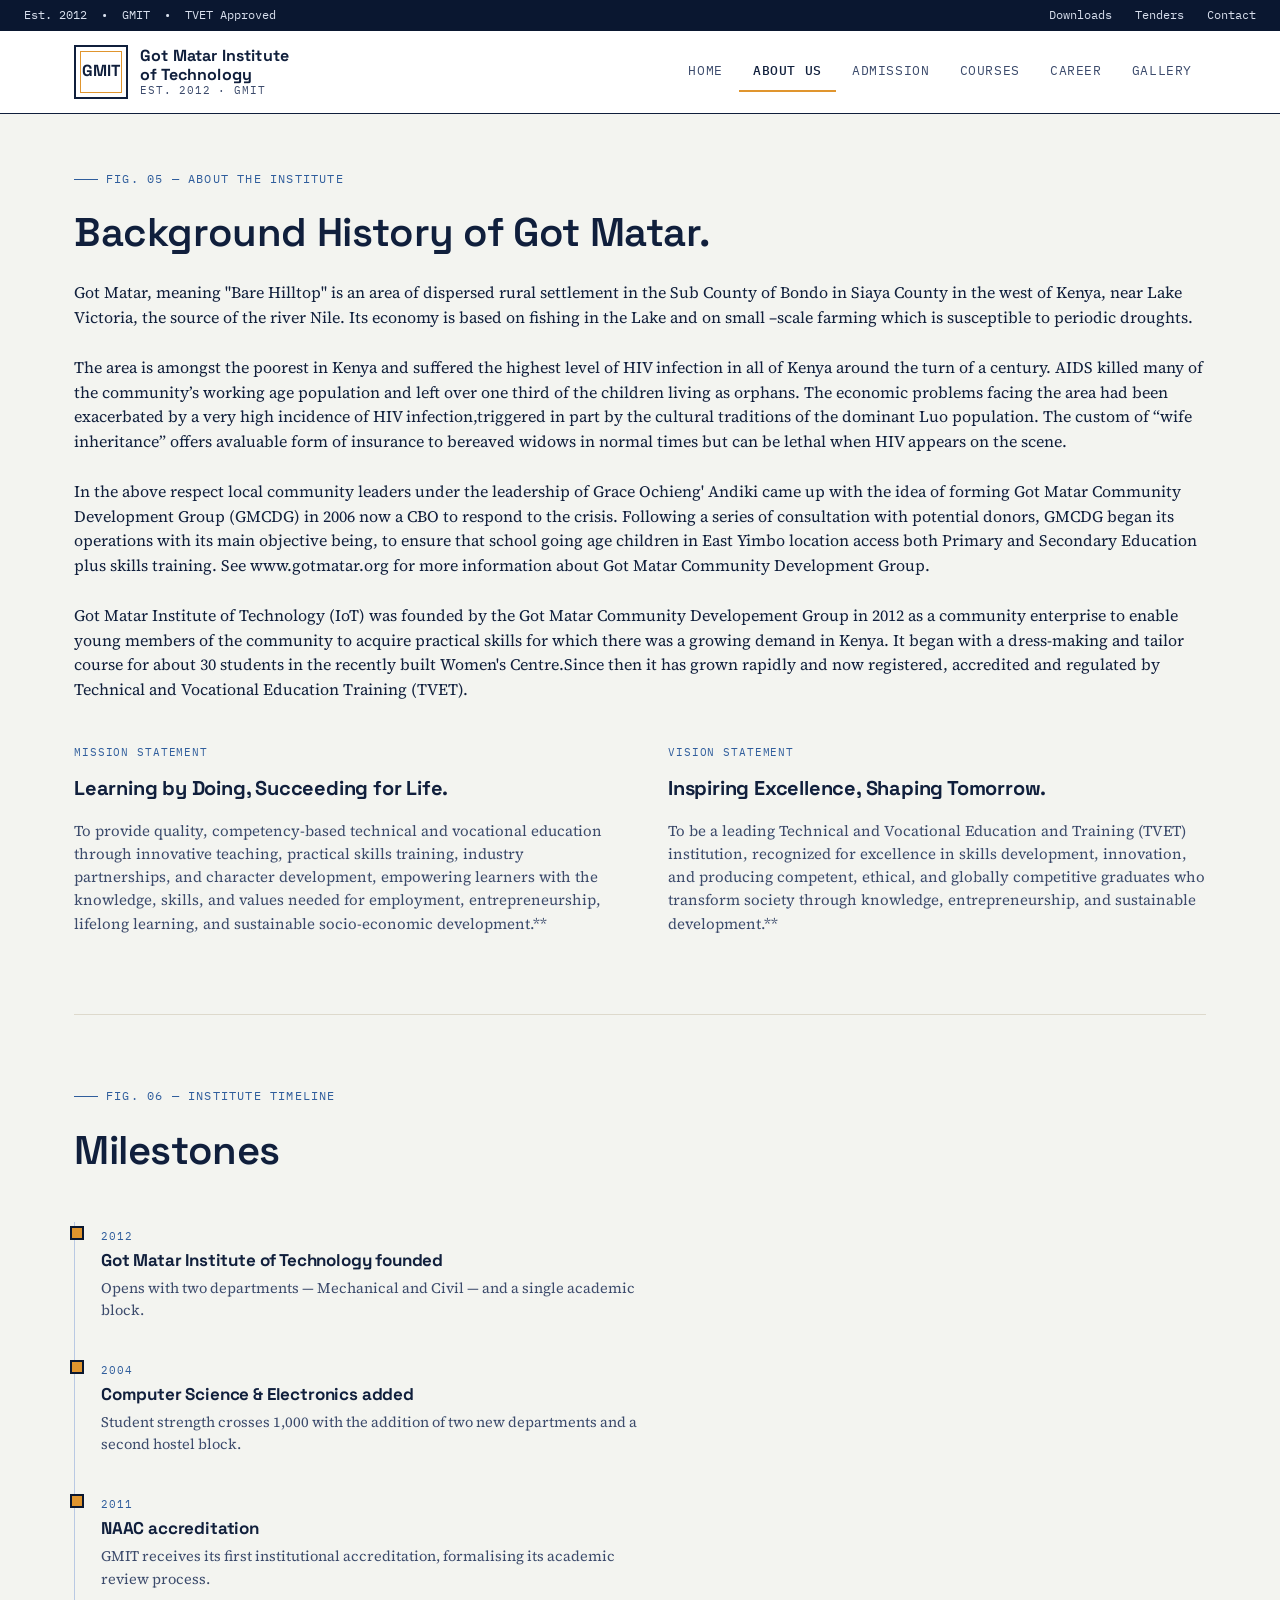
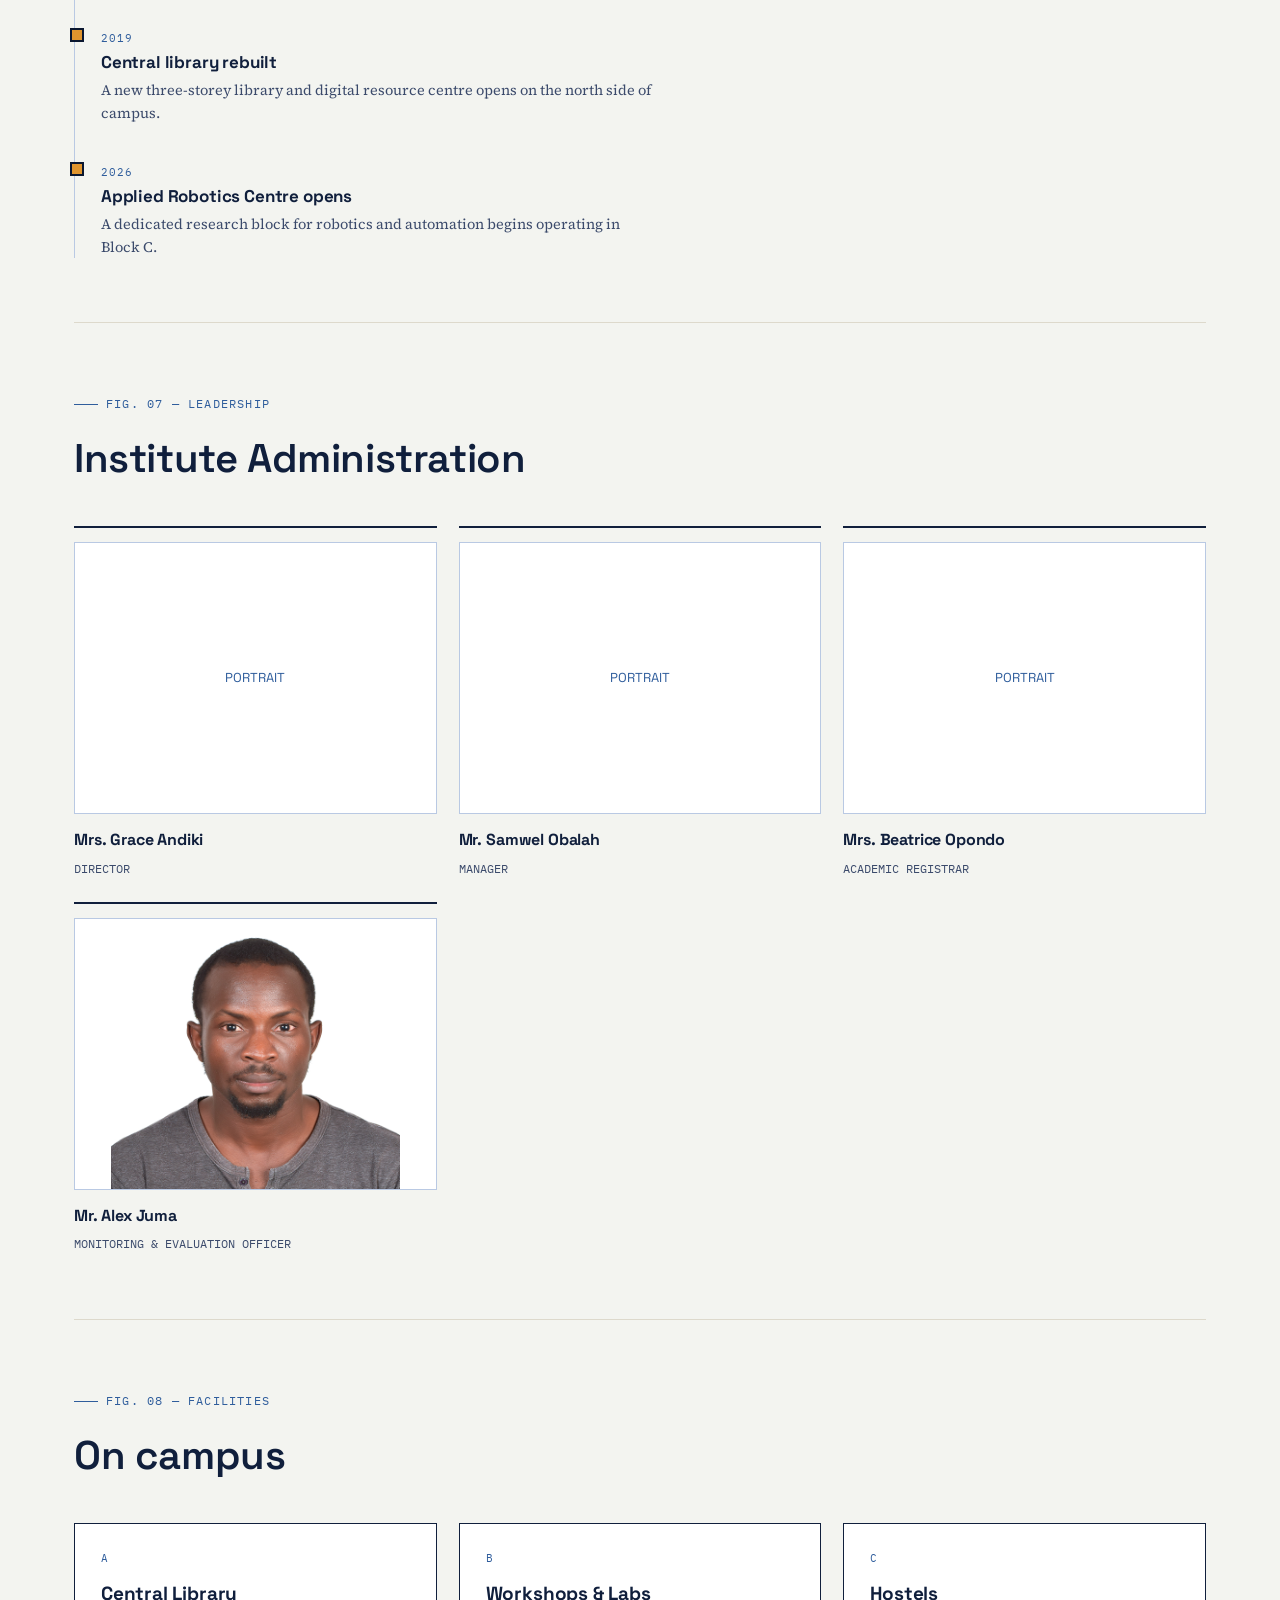
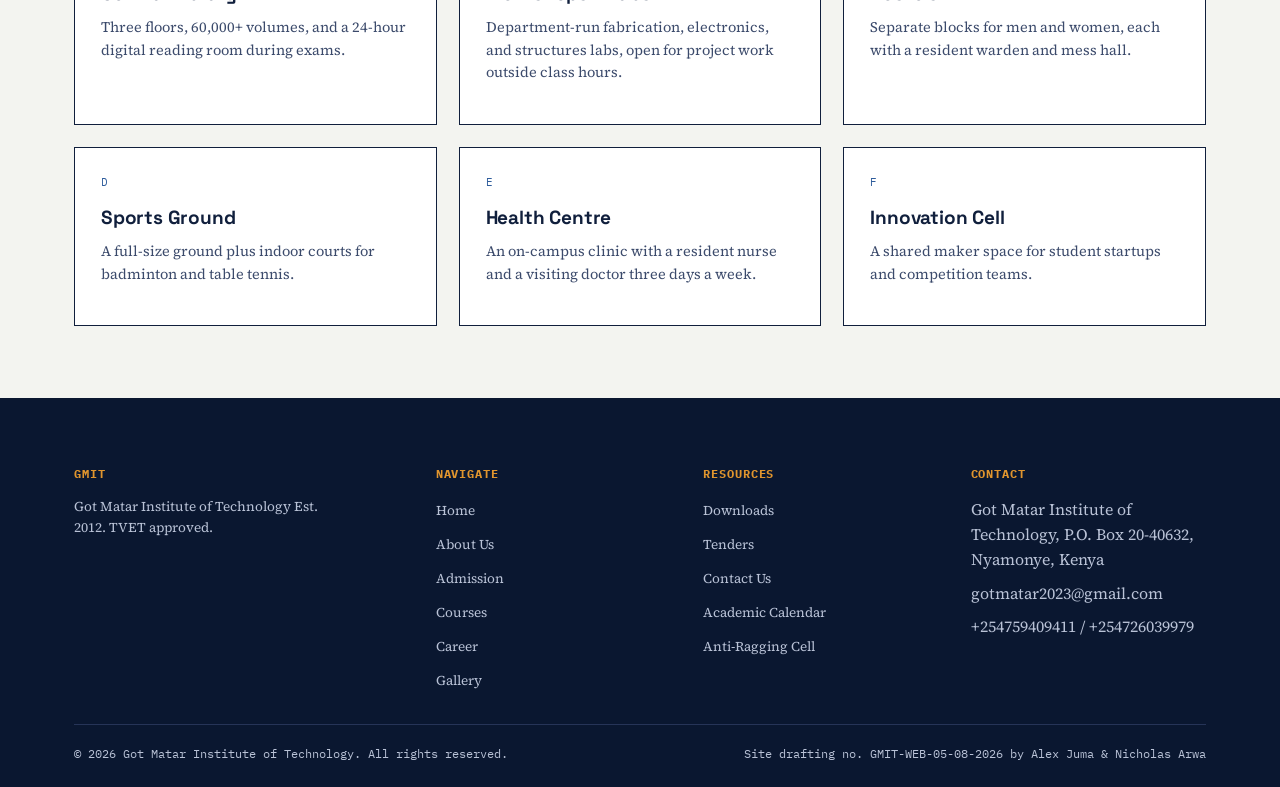
==== commit 03631492: "Couses.html added, contact updated, nav reduced to standard 6 and layout adjusted" ====
--- a/about.html
+++ b/about.html
@@ -19,7 +19,7 @@
 <main id="main">
 
   <section style="padding-top:48px;">
-    <div class="eyebrow">Fig. 04 &mdash; About the Institute</div>
+    <div class="eyebrow">Fig. 05 &mdash; About the Institute</div>
     <h2 class="section-title">Background History of Got Matar.</h2>
     <p > <!---class="lede"--->
     Got Matar, meaning "Bare Hilltop" is an area of dispersed rural settlement in the Sub County of Bondo in Siaya County 
@@ -66,7 +66,7 @@
   </section>
 
   <section>
-    <div class="eyebrow">Fig. 05 &mdash; Institute Timeline</div>
+    <div class="eyebrow">Fig. 06 &mdash; Institute Timeline</div>
     <h2 class="section-title">Milestones</h2>
     <div class="timeline">
       <div class="tl-item"><span class="fig-label">2012</span><h4>Got Matar Institute of Technology founded</h4><p>Opens with two departments &mdash; Mechanical and Civil &mdash; and a single academic block.</p></div>
@@ -78,7 +78,7 @@
   </section>
 
   <section>
-    <div class="eyebrow">Fig. 06 &mdash; Leadership</div>
+    <div class="eyebrow">Fig. 07 &mdash; Leadership</div>
     <h2 class="section-title">Institute Administration</h2>
     <div class="people-grid">
       <div class="person"><div class="avatar">PORTRAIT</div><h4>Mrs. Grace Andiki</h4><span>Director</span></div>
@@ -89,7 +89,7 @@
   </section>
 
   <section>
-    <div class="eyebrow">Fig. 07 &mdash; Facilities</div>
+    <div class="eyebrow">Fig. 08 &mdash; Facilities</div>
     <h2 class="section-title">On campus</h2>
     <div class="grid-3">
       <div class="card"><span class="fig-label">A</span><h3>Central Library</h3><p>Three floors, 60,000+ volumes, and a 24-hour digital reading room during exams.</p></div>
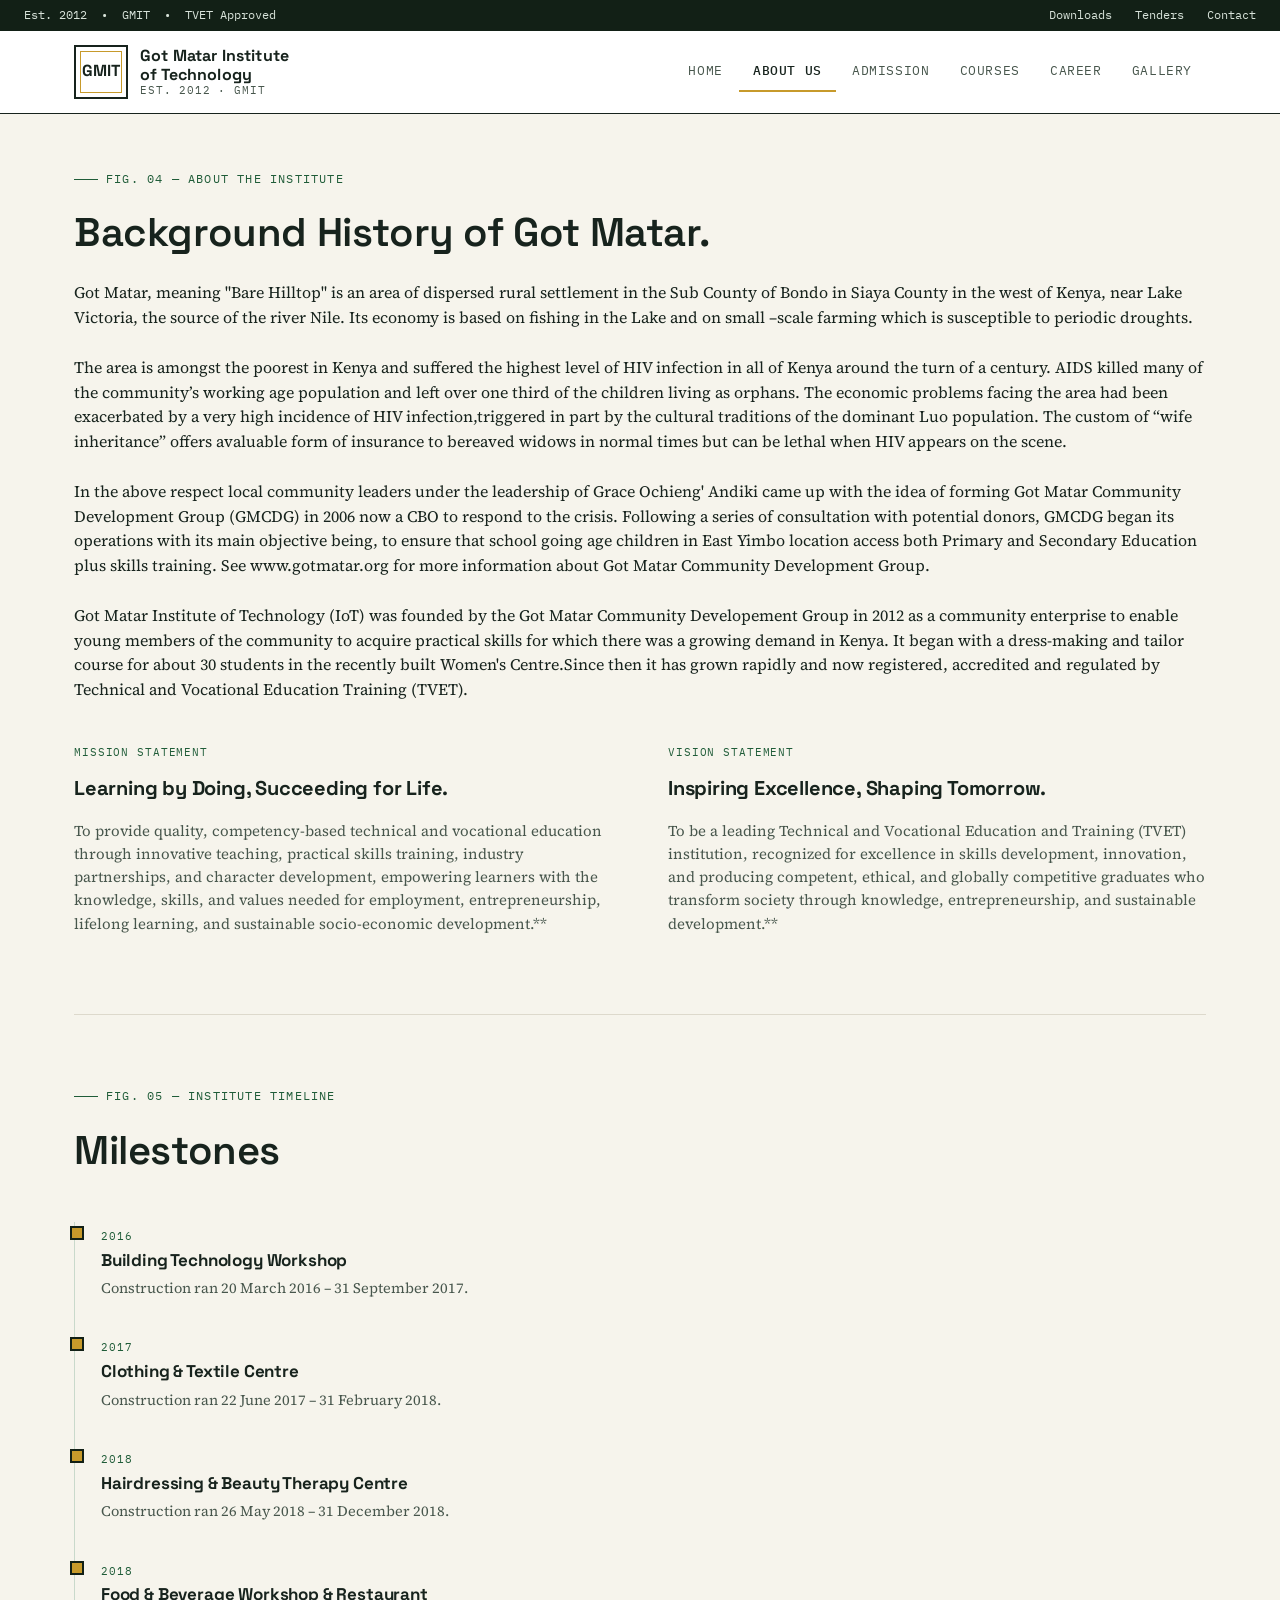
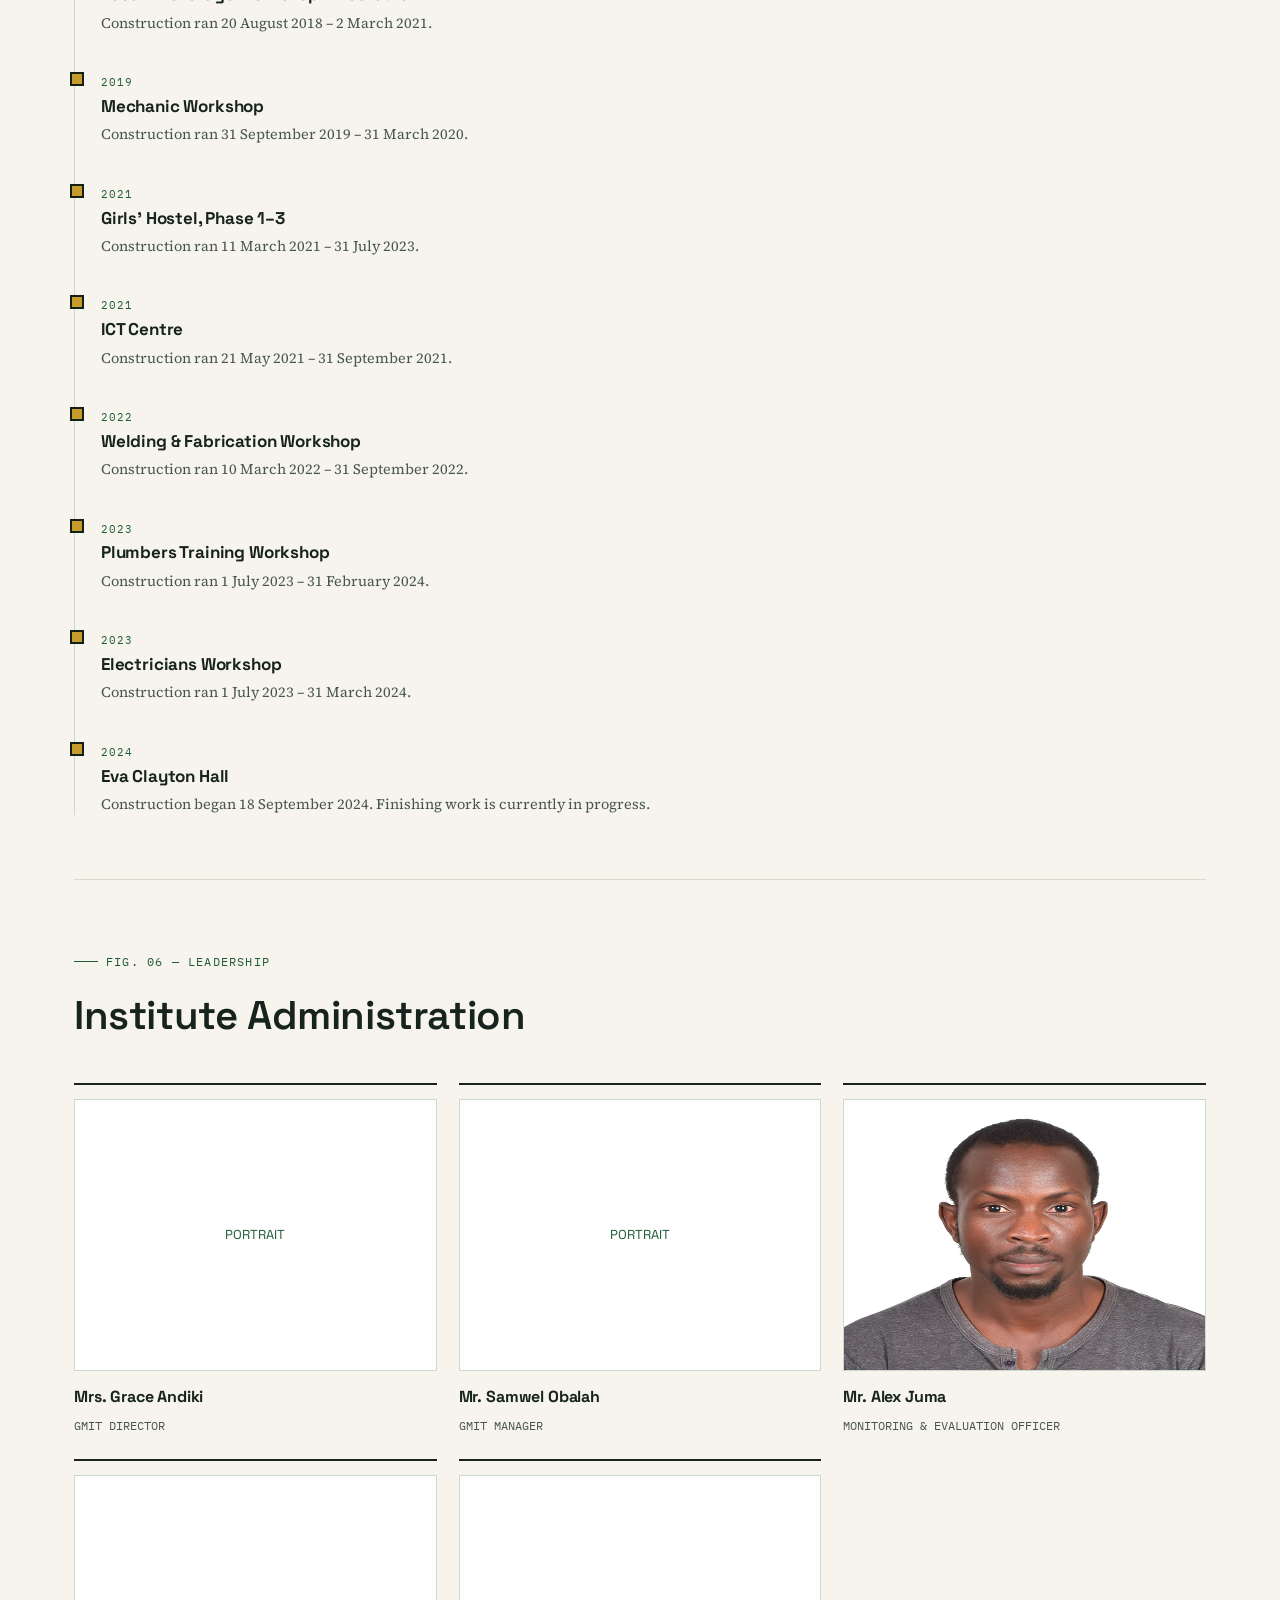
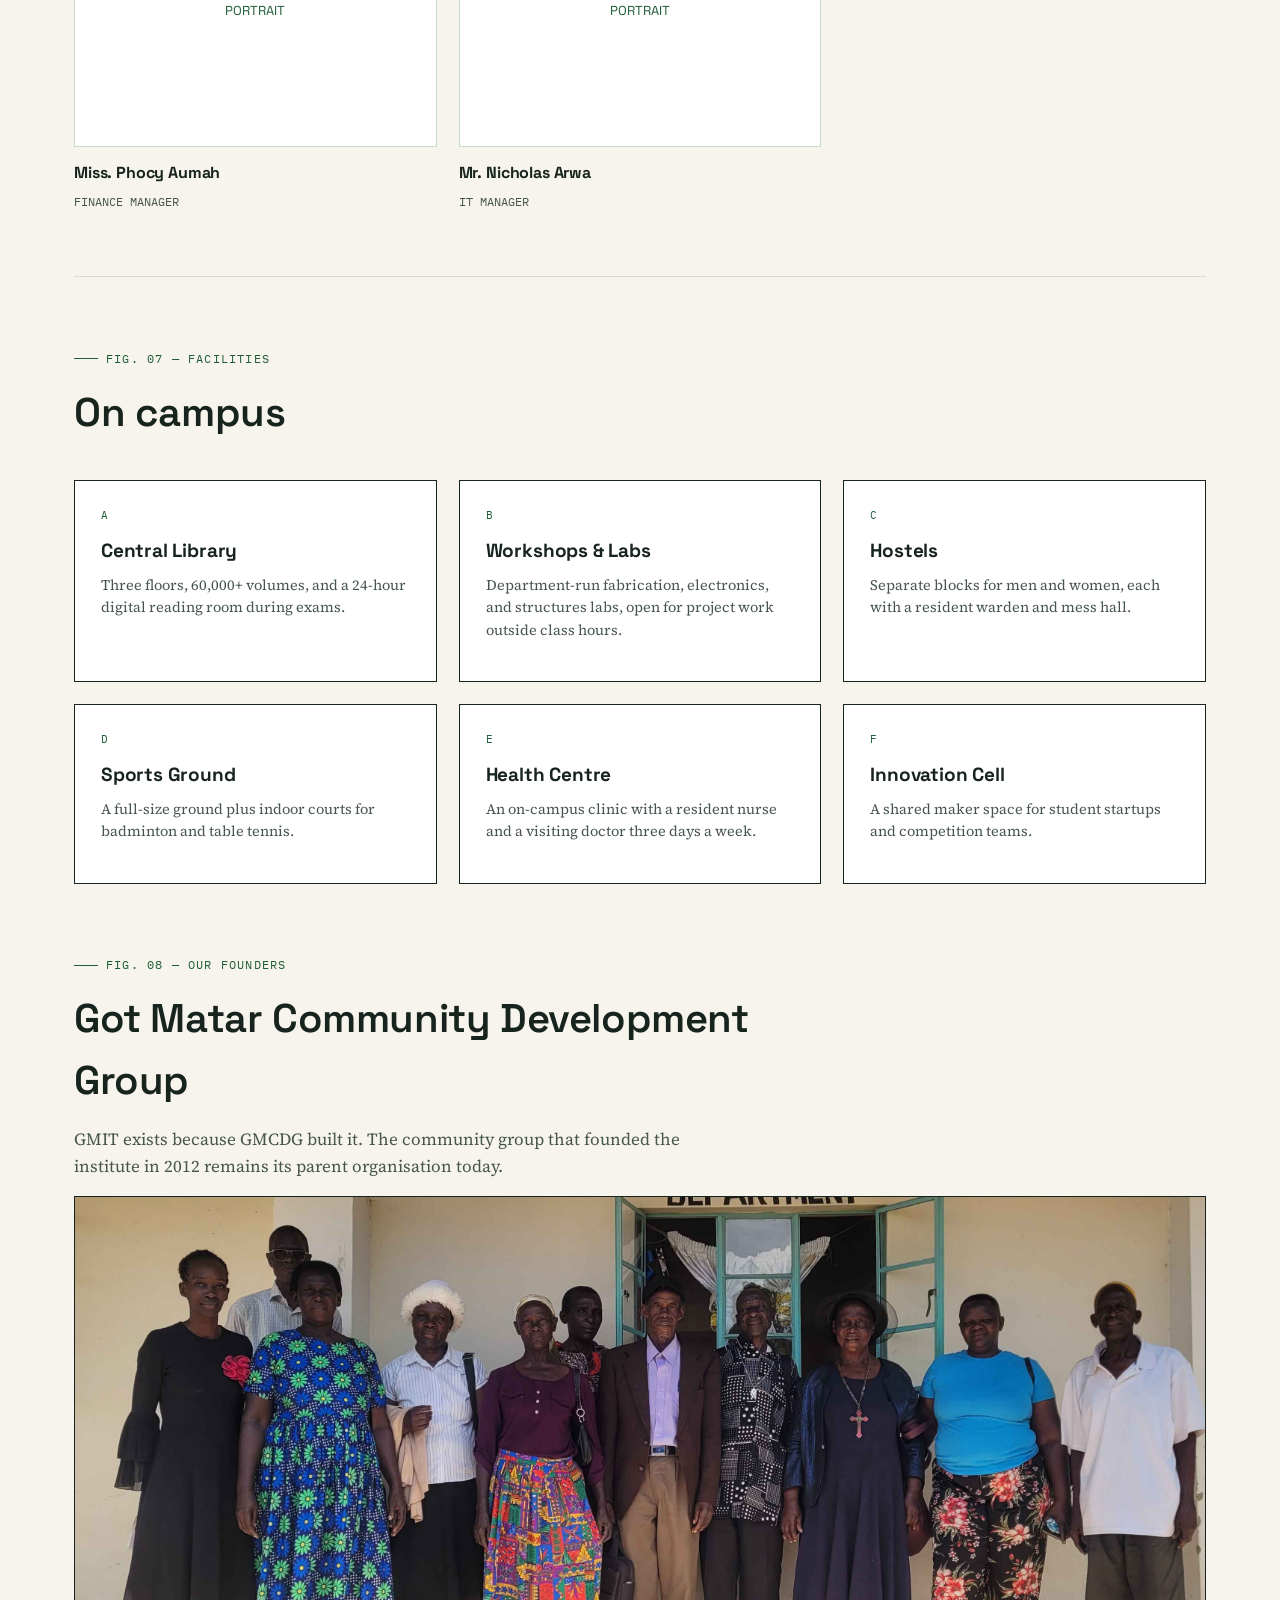
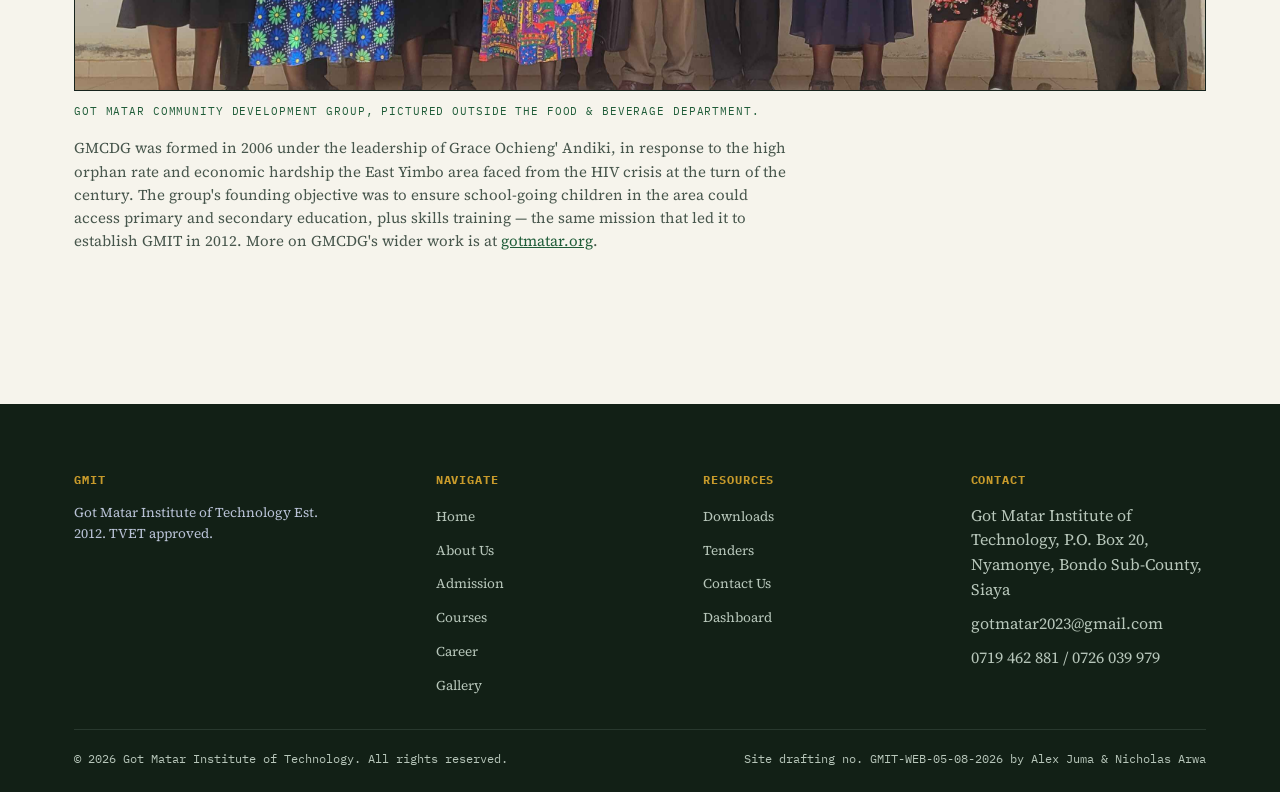
==== commit f7403f74: "Complete site updates, including new downloads, gallery images, and staff profiles." ====
--- a/about.html
+++ b/about.html
@@ -19,7 +19,7 @@
 <main id="main">
 
   <section style="padding-top:48px;">
-    <div class="eyebrow">Fig. 05 &mdash; About the Institute</div>
+    <div class="eyebrow">Fig. 04 &mdash; About the Institute</div>
     <h2 class="section-title">Background History of Got Matar.</h2>
     <p > <!---class="lede"--->
     Got Matar, meaning "Bare Hilltop" is an area of dispersed rural settlement in the Sub County of Bondo in Siaya County 
@@ -66,30 +66,37 @@
   </section>
 
   <section>
-    <div class="eyebrow">Fig. 06 &mdash; Institute Timeline</div>
+    <div class="eyebrow">Fig. 05 &mdash; Institute Timeline</div>
     <h2 class="section-title">Milestones</h2>
     <div class="timeline">
-      <div class="tl-item"><span class="fig-label">2012</span><h4>Got Matar Institute of Technology founded</h4><p>Opens with two departments &mdash; Mechanical and Civil &mdash; and a single academic block.</p></div>
-      <div class="tl-item"><span class="fig-label">2004</span><h4>Computer Science &amp; Electronics added</h4><p>Student strength crosses 1,000 with the addition of two new departments and a second hostel block.</p></div>
-      <div class="tl-item"><span class="fig-label">2011</span><h4>NAAC accreditation</h4><p>GMIT receives its first institutional accreditation, formalising its academic review process.</p></div>
-      <div class="tl-item"><span class="fig-label">2019</span><h4>Central library rebuilt</h4><p>A new three-storey library and digital resource centre opens on the north side of campus.</p></div>
-      <div class="tl-item"><span class="fig-label">2026</span><h4>Applied Robotics Centre opens</h4><p>A dedicated research block for robotics and automation begins operating in Block C.</p></div>
+      <div class="tl-item"><span class="fig-label">2016</span><h4>Building Technology Workshop</h4><p>Construction ran 20 March 2016 &ndash; 31 September 2017.</p></div>
+      <div class="tl-item"><span class="fig-label">2017</span><h4>Clothing &amp; Textile Centre</h4><p>Construction ran 22 June 2017 &ndash; 31 February 2018.</p></div>
+      <div class="tl-item"><span class="fig-label">2018</span><h4>Hairdressing &amp; Beauty Therapy Centre</h4><p>Construction ran 26 May 2018 &ndash; 31 December 2018.</p></div>
+      <div class="tl-item"><span class="fig-label">2018</span><h4>Food &amp; Beverage Workshop &amp; Restaurant</h4><p>Construction ran 20 August 2018 &ndash; 2 March 2021.</p></div>
+      <div class="tl-item"><span class="fig-label">2019</span><h4>Mechanic Workshop</h4><p>Construction ran 31 September 2019 &ndash; 31 March 2020.</p></div>
+      <div class="tl-item"><span class="fig-label">2021</span><h4>Girls&rsquo; Hostel, Phase 1&ndash;3</h4><p>Construction ran 11 March 2021 &ndash; 31 July 2023.</p></div>
+      <div class="tl-item"><span class="fig-label">2021</span><h4>ICT Centre</h4><p>Construction ran 21 May 2021 &ndash; 31 September 2021.</p></div>
+      <div class="tl-item"><span class="fig-label">2022</span><h4>Welding &amp; Fabrication Workshop</h4><p>Construction ran 10 March 2022 &ndash; 31 September 2022.</p></div>
+      <div class="tl-item"><span class="fig-label">2023</span><h4>Plumbers Training Workshop</h4><p>Construction ran 1 July 2023 &ndash; 31 February 2024.</p></div>
+      <div class="tl-item"><span class="fig-label">2023</span><h4>Electricians Workshop</h4><p>Construction ran 1 July 2023 &ndash; 31 March 2024.</p></div>
+      <div class="tl-item"><span class="fig-label">2024</span><h4>Eva Clayton Hall</h4><p>Construction began 18 September 2024. Finishing work is currently in progress.</p></div>
     </div>
   </section>
 
   <section>
-    <div class="eyebrow">Fig. 07 &mdash; Leadership</div>
+    <div class="eyebrow">Fig. 06 &mdash; Leadership</div>
     <h2 class="section-title">Institute Administration</h2>
     <div class="people-grid">
-      <div class="person"><div class="avatar">PORTRAIT</div><h4>Mrs. Grace Andiki</h4><span>Director</span></div>
-      <div class="person"><div class="avatar">PORTRAIT</div><h4>Mr. Samwel Obalah</h4><span>Manager</span></div>
-      <div class="person"><div class="avatar">PORTRAIT</div><h4>Mrs. Beatrice Opondo</h4><span>Academic Registrar</span></div>
-      <div class="person"><div class="avatar"><img src="images/oj.jpg" alt="GMIT campus layout" width="80%" height="100%"></div><h4>Mr. Alex Juma</h4><span>Monitoring & Evaluation Officer</span></div>
+      <div class="person"><div class="avatar">PORTRAIT</div><h4>Mrs. Grace Andiki</h4><span>GMIT Director</span></div>
+      <div class="person"><div class="avatar">PORTRAIT</div><h4>Mr. Samwel Obalah</h4><span>GMIT Manager</span></div>
+      <div class="person"><div class="avatar"><img src="images/oj.jpg" alt="GMIT campus layout" width="100%" height="100%"></div><h4>Mr. Alex Juma</h4><span>Monitoring & Evaluation Officer</span></div>
+      <div class="person"><div class="avatar">PORTRAIT</div><h4>Miss. Phocy Aumah</h4><span>Finance Manager</span></div>
+      <div class="person"><div class="avatar">PORTRAIT</div><h4>Mr. Nicholas Arwa</h4><span>IT Manager</span></div>
     </div>
   </section>
 
   <section>
-    <div class="eyebrow">Fig. 08 &mdash; Facilities</div>
+    <div class="eyebrow">Fig. 07 &mdash; Facilities</div>
     <h2 class="section-title">On campus</h2>
     <div class="grid-3">
       <div class="card"><span class="fig-label">A</span><h3>Central Library</h3><p>Three floors, 60,000+ volumes, and a 24-hour digital reading room during exams.</p></div>
@@ -99,6 +106,24 @@
       <div class="card"><span class="fig-label">E</span><h3>Health Centre</h3><p>An on-campus clinic with a resident nurse and a visiting doctor three days a week.</p></div>
       <div class="card"><span class="fig-label">F</span><h3>Innovation Cell</h3><p>A shared maker space for student startups and competition teams.</p></div>
     </div>
+  <section>
+    <div class="eyebrow">Fig. 08 &mdash; Our Founders</div>
+    <h2 class="section-title">Got Matar Community Development Group</h2>
+    <p class="lede">GMIT exists because GMCDG built it. The community group that founded the institute in 2012
+      remains its parent organisation today.</p>
+    <div style="aspect-ratio:16/7; overflow:hidden; border:1px solid var(--ink); background:var(--paper-raised);">
+      <img src="images/gmcdg/founders-group.jpg" alt="Got Matar Community Development Group outside the Food & Beverage Department building"
+        style="width:100%; height:100%; object-fit:cover; display:block;">
+    </div>
+    <p class="fig-label" style="margin-top:12px;">Got Matar Community Development Group, pictured outside the Food
+      &amp; Beverage Department.</p>
+    <p style="color:var(--ink-soft); font-size:15px; max-width:720px; margin-top:16px;">
+      GMCDG was formed in 2006 under the leadership of Grace Ochieng' Andiki, in response to the high orphan rate
+      and economic hardship the East Yimbo area faced from the HIV crisis at the turn of the century. The group's
+      founding objective was to ensure school-going children in the area could access primary and secondary
+      education, plus skills training &mdash; the same mission that led it to establish GMIT in 2012. More on
+      GMCDG's wider work is at <a href="https://www.gotmatar.org" style="color:var(--line-blue);">gotmatar.org</a>.
+    </p>
   </section>
 </main>
 
--- a/css/styles.css
+++ b/css/styles.css
@@ -1,20 +1,22 @@
 /* ==========================================================
    Got Matar Institute of Technology — shared stylesheet
    Blueprint / technical-drawing visual system
+   Palette: institutional green &amp; gold, drawn from the real
+   GMIT crest (see campus gate signage), on a warm parchment base.
    ========================================================== */
 
 :root {
-    --ink: #101F3C;
-    --ink-soft: #3B4A6B;
-    --paper: #F3F4F0;
+    --ink: #17231D;
+    --ink-soft: #47564C;
+    --paper: #F6F4EC;
     --paper-raised: #FFFFFF;
-    --line-blue: #2F5D9C;
-    --line-blue-soft: #B9C9E3;
-    --amber: #E0952E;
-    --amber-deep: #B9701A;
-    --teal: #0B4F6C;
-    --rust: #A24A3B;
-    --ink-dark: #0A1730;
+    --line-blue: #1F5C38;
+    --line-blue-soft: #C9D9CB;
+    --amber: #C79A2B;
+    --amber-deep: #9C7A1E;
+    --teal: #2C5B6B;
+    --rust: #A13F2E;
+    --ink-dark: #122016;
 }
 
 * {
@@ -135,7 +137,7 @@
 /* ===== Top bar ===== */
 .topbar {
     background: var(--ink-dark);
-    color: #D9E0EE;
+    color: #D8E3DA;
     font-family: 'IBM Plex Mono', monospace;
     font-size: 12px;
     padding: 6px 24px;
@@ -146,7 +148,7 @@
 }
 
 .topbar a {
-    color: #D9E0EE;
+    color: #D8E3DA;
     text-decoration: none;
     margin-left: 16px;
 }
@@ -963,7 +965,7 @@
 
 footer {
     background: var(--ink-dark);
-    color: #B9C2D6;
+    color: #B7C6BA;
     padding: 48px 0 24px;
     margin-top: 8px;
 }
@@ -979,7 +981,7 @@
     grid-template-columns: 1.4fr 1fr 1fr 1fr;
     gap: 32px;
     padding-bottom: 32px;
-    border-bottom: 1px solid #263457;
+    border-bottom: 1px solid #28382E;
 }
 
 @media (max-width:800px) {
@@ -1007,7 +1009,7 @@
 
 .footer-grid a {
     text-decoration: none;
-    color: #B9C2D6;
+    color: #B7C6BA;
     font-size: 13.5px;
 }
 
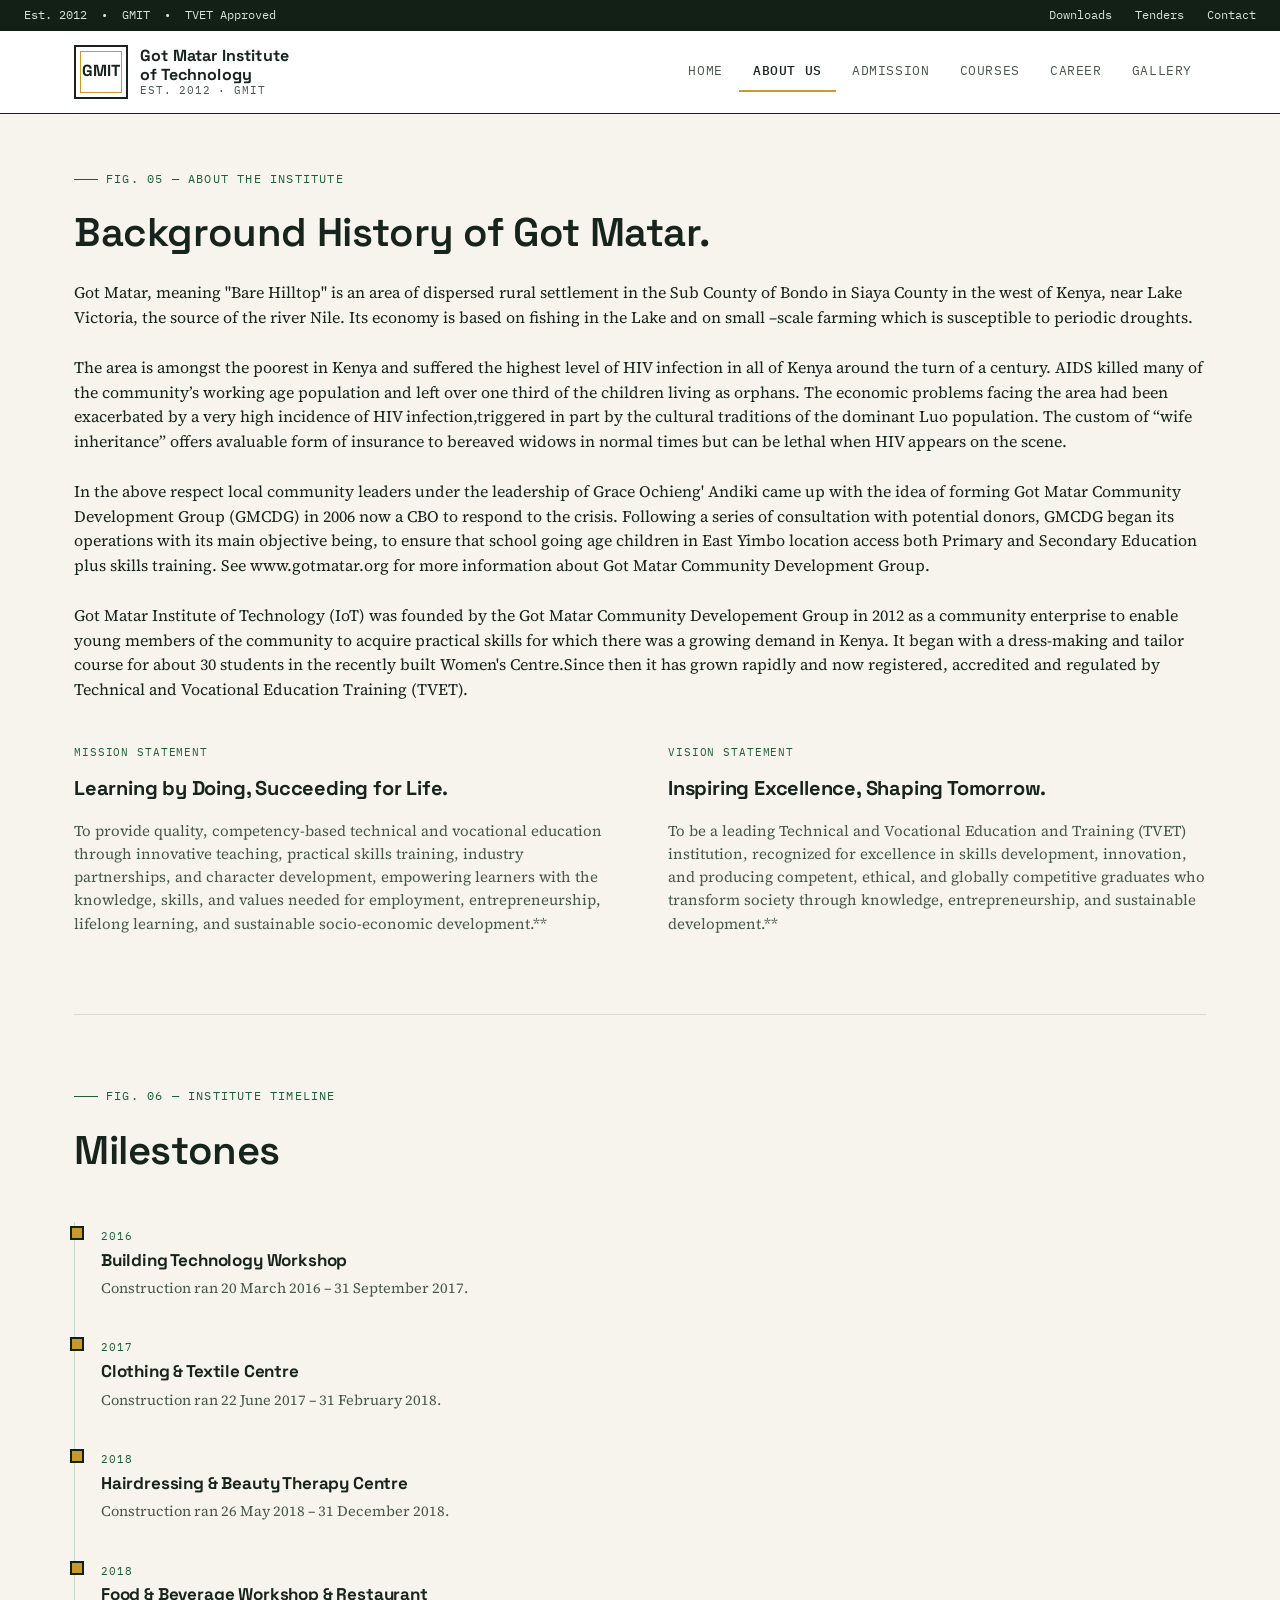
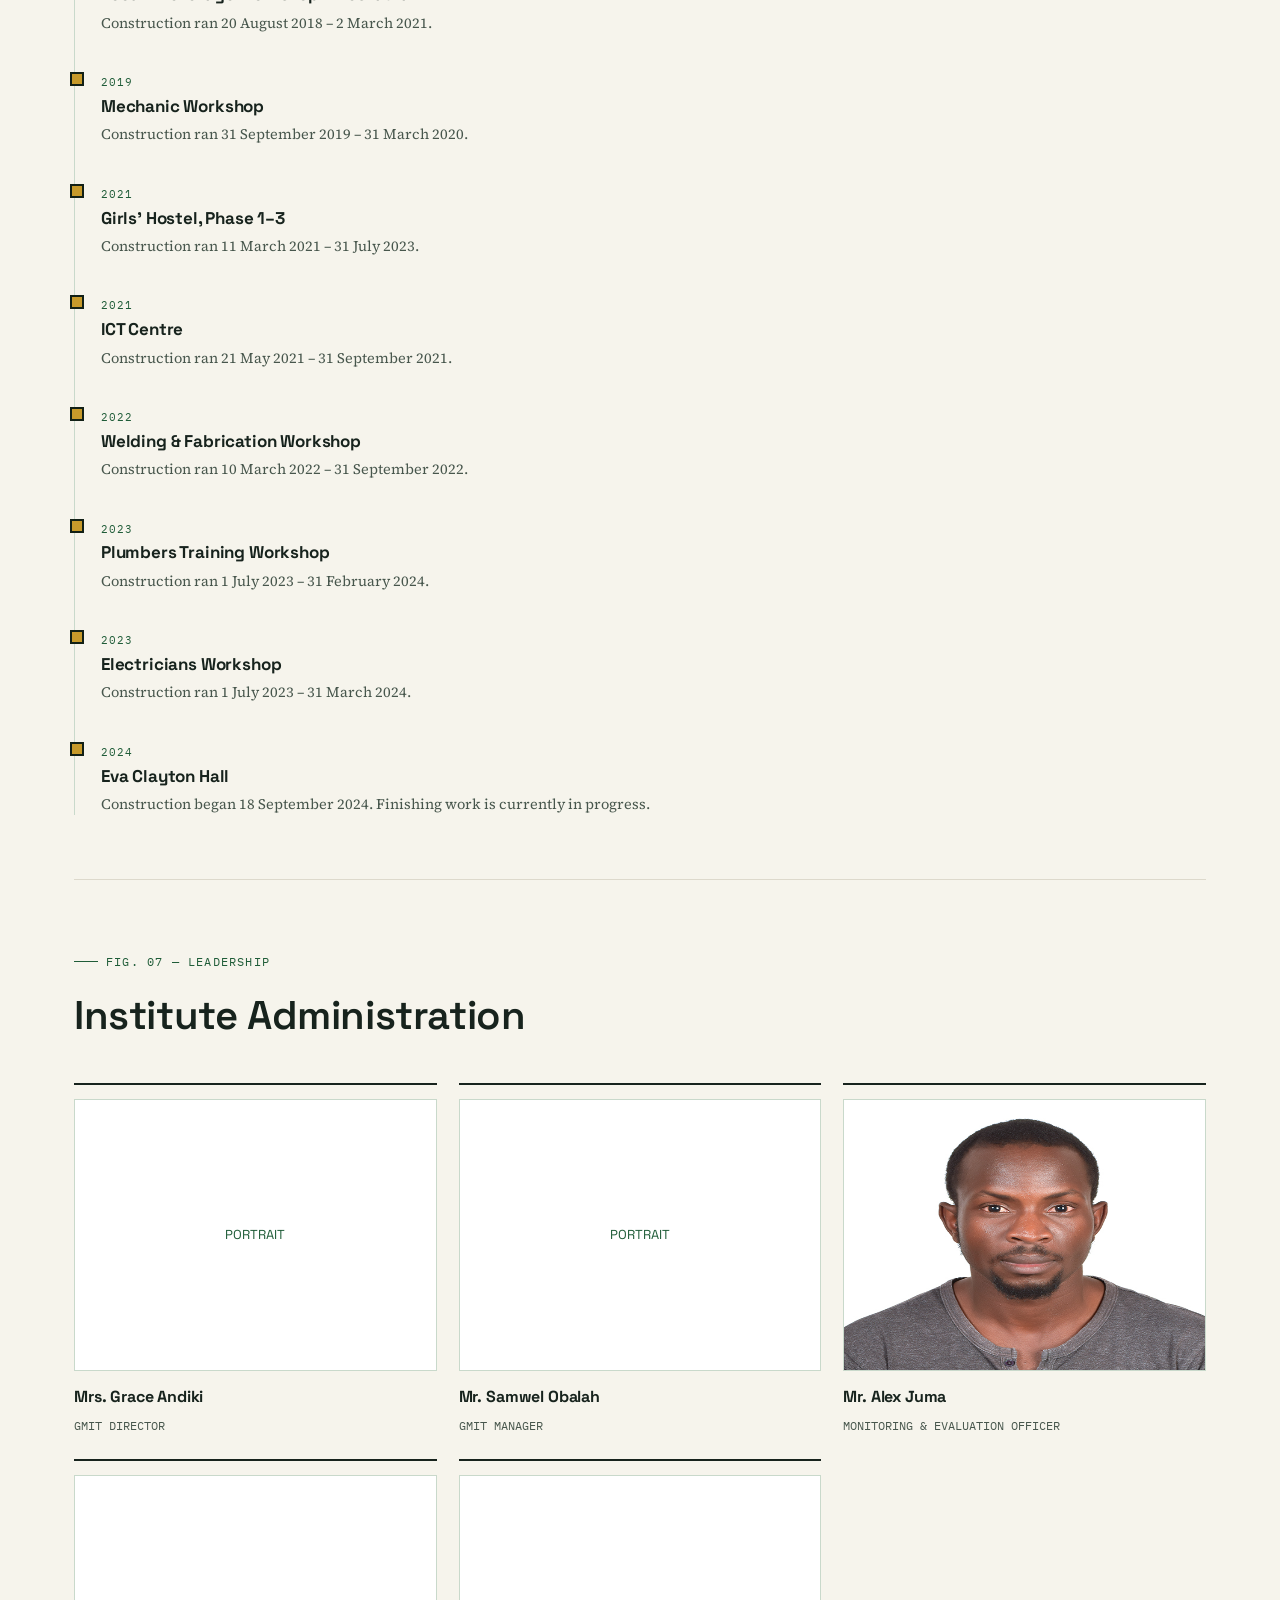
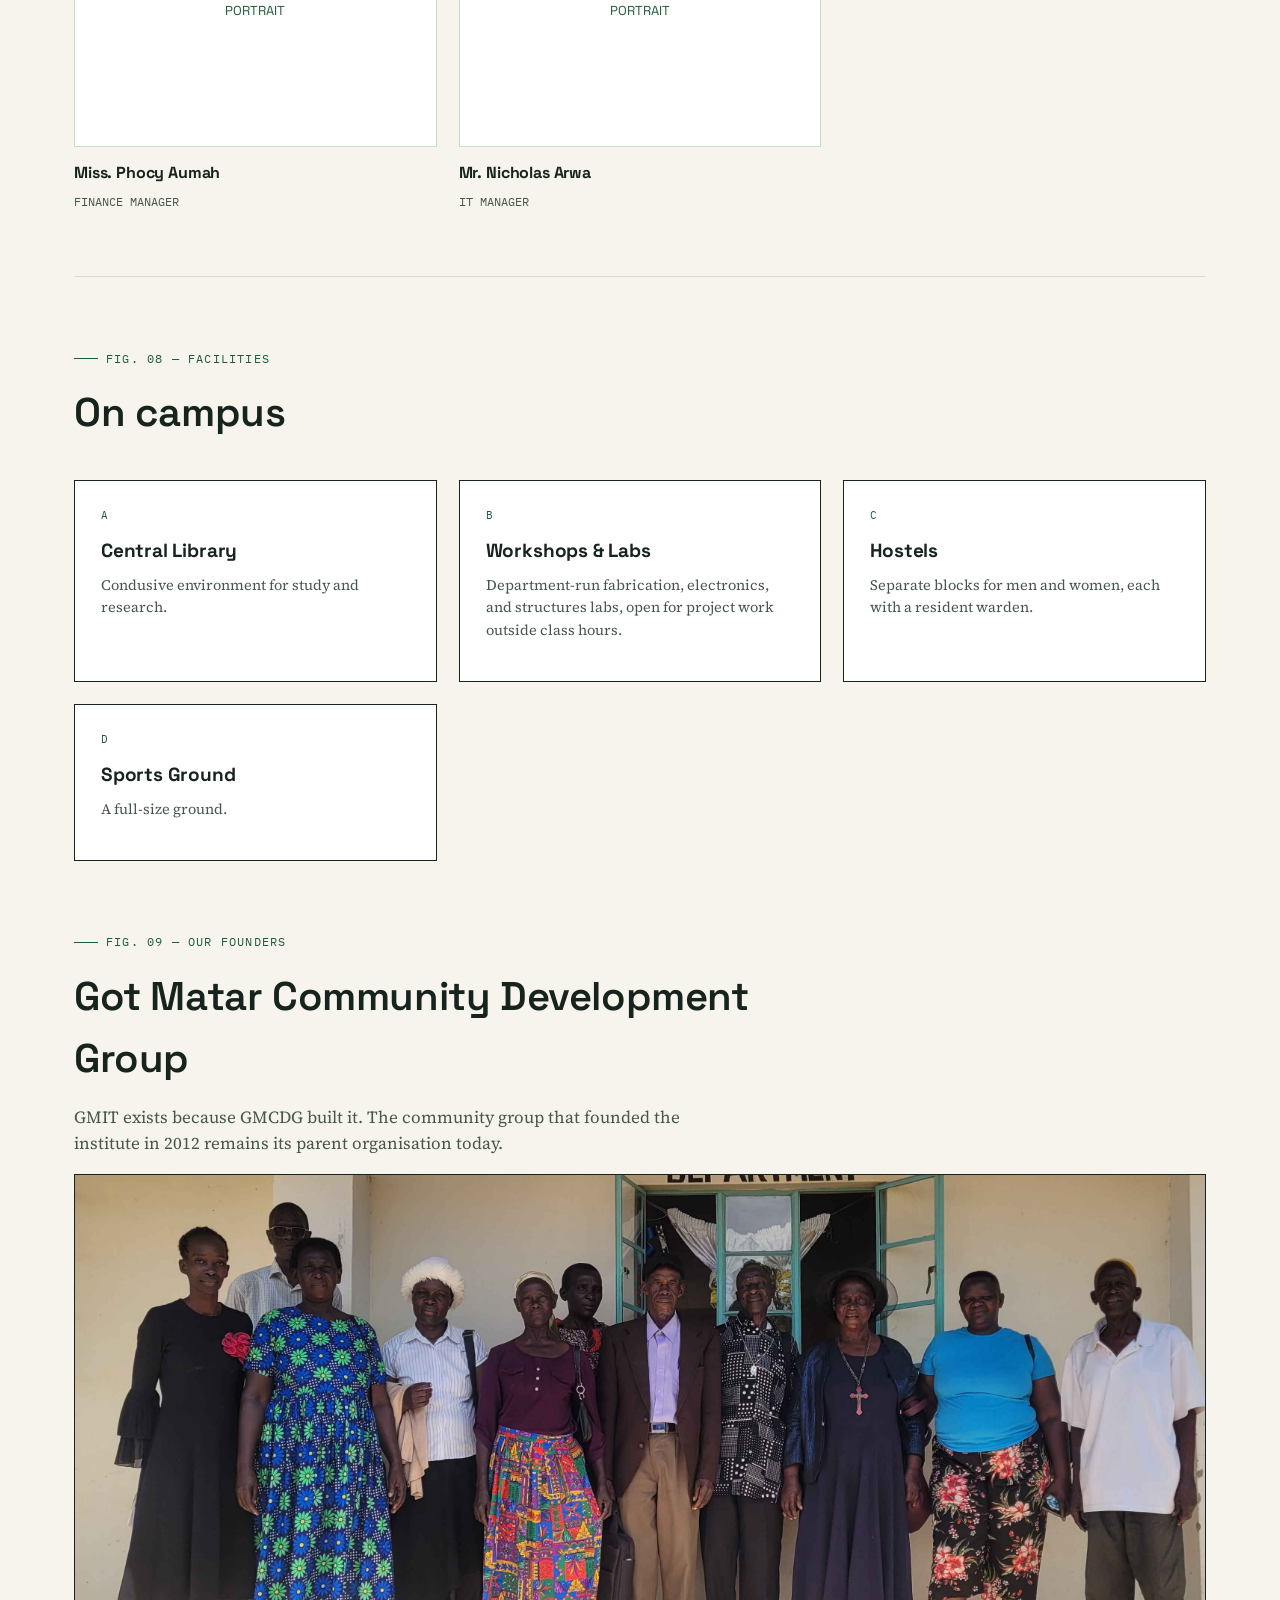
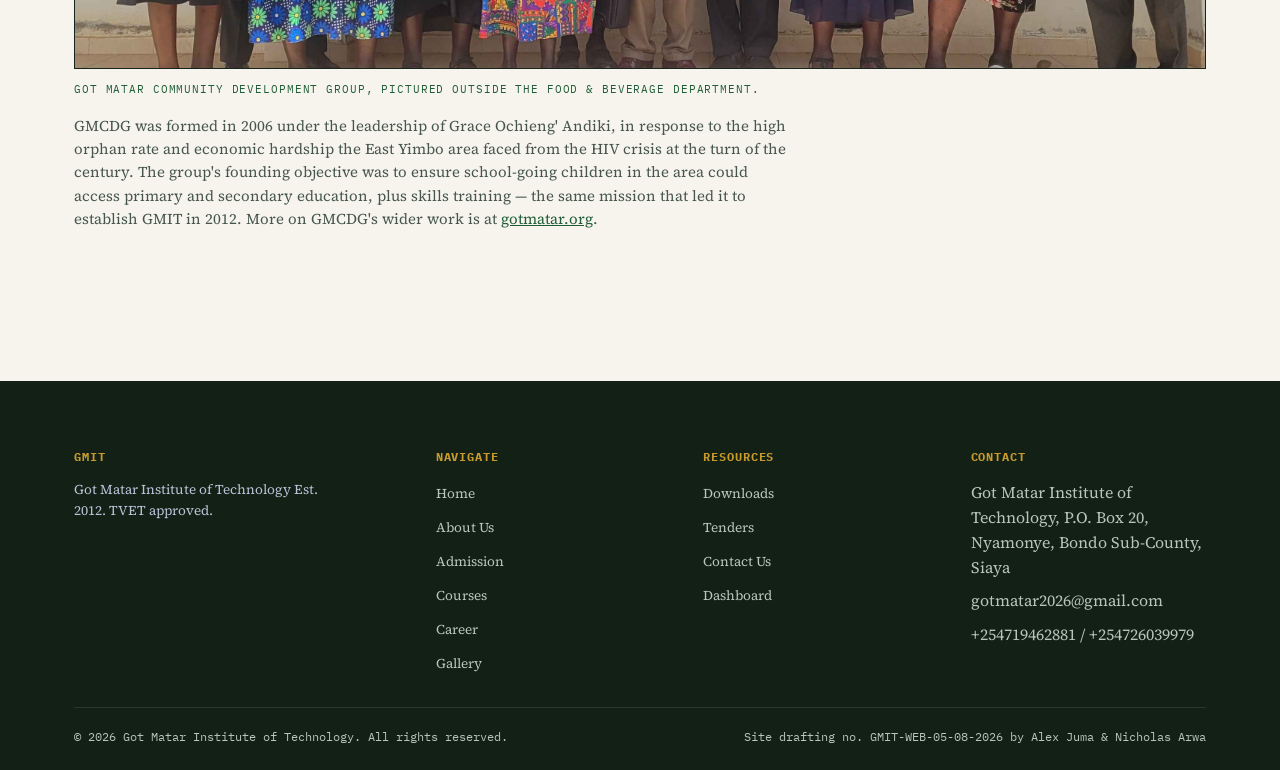
==== commit 7bf16a38: "Css files updates, contacts updated website is completed" ====
--- a/about.html
+++ b/about.html
@@ -19,7 +19,7 @@
 <main id="main">
 
   <section style="padding-top:48px;">
-    <div class="eyebrow">Fig. 04 &mdash; About the Institute</div>
+    <div class="eyebrow">Fig. 05 &mdash; About the Institute</div>
     <h2 class="section-title">Background History of Got Matar.</h2>
     <p > <!---class="lede"--->
     Got Matar, meaning "Bare Hilltop" is an area of dispersed rural settlement in the Sub County of Bondo in Siaya County 
@@ -66,7 +66,7 @@
   </section>
 
   <section>
-    <div class="eyebrow">Fig. 05 &mdash; Institute Timeline</div>
+    <div class="eyebrow">Fig. 06 &mdash; Institute Timeline</div>
     <h2 class="section-title">Milestones</h2>
     <div class="timeline">
       <div class="tl-item"><span class="fig-label">2016</span><h4>Building Technology Workshop</h4><p>Construction ran 20 March 2016 &ndash; 31 September 2017.</p></div>
@@ -84,7 +84,7 @@
   </section>
 
   <section>
-    <div class="eyebrow">Fig. 06 &mdash; Leadership</div>
+    <div class="eyebrow">Fig. 07 &mdash; Leadership</div>
     <h2 class="section-title">Institute Administration</h2>
     <div class="people-grid">
       <div class="person"><div class="avatar">PORTRAIT</div><h4>Mrs. Grace Andiki</h4><span>GMIT Director</span></div>
@@ -96,18 +96,16 @@
   </section>
 
   <section>
-    <div class="eyebrow">Fig. 07 &mdash; Facilities</div>
+    <div class="eyebrow">Fig. 08 &mdash; Facilities</div>
     <h2 class="section-title">On campus</h2>
     <div class="grid-3">
-      <div class="card"><span class="fig-label">A</span><h3>Central Library</h3><p>Three floors, 60,000+ volumes, and a 24-hour digital reading room during exams.</p></div>
+      <div class="card"><span class="fig-label">A</span><h3>Central Library</h3><p>Condusive environment for study and research.</p></div>
       <div class="card"><span class="fig-label">B</span><h3>Workshops &amp; Labs</h3><p>Department-run fabrication, electronics, and structures labs, open for project work outside class hours.</p></div>
-      <div class="card"><span class="fig-label">C</span><h3>Hostels</h3><p>Separate blocks for men and women, each with a resident warden and mess hall.</p></div>
-      <div class="card"><span class="fig-label">D</span><h3>Sports Ground</h3><p>A full-size ground plus indoor courts for badminton and table tennis.</p></div>
-      <div class="card"><span class="fig-label">E</span><h3>Health Centre</h3><p>An on-campus clinic with a resident nurse and a visiting doctor three days a week.</p></div>
-      <div class="card"><span class="fig-label">F</span><h3>Innovation Cell</h3><p>A shared maker space for student startups and competition teams.</p></div>
+      <div class="card"><span class="fig-label">C</span><h3>Hostels</h3><p>Separate blocks for men and women, each with a resident warden.</p></div>
+      <div class="card"><span class="fig-label">D</span><h3>Sports Ground</h3><p>A full-size ground.</p></div>
     </div>
   <section>
-    <div class="eyebrow">Fig. 08 &mdash; Our Founders</div>
+    <div class="eyebrow">Fig. 09 &mdash; Our Founders</div>
     <h2 class="section-title">Got Matar Community Development Group</h2>
     <p class="lede">GMIT exists because GMCDG built it. The community group that founded the institute in 2012
       remains its parent organisation today.</p>
